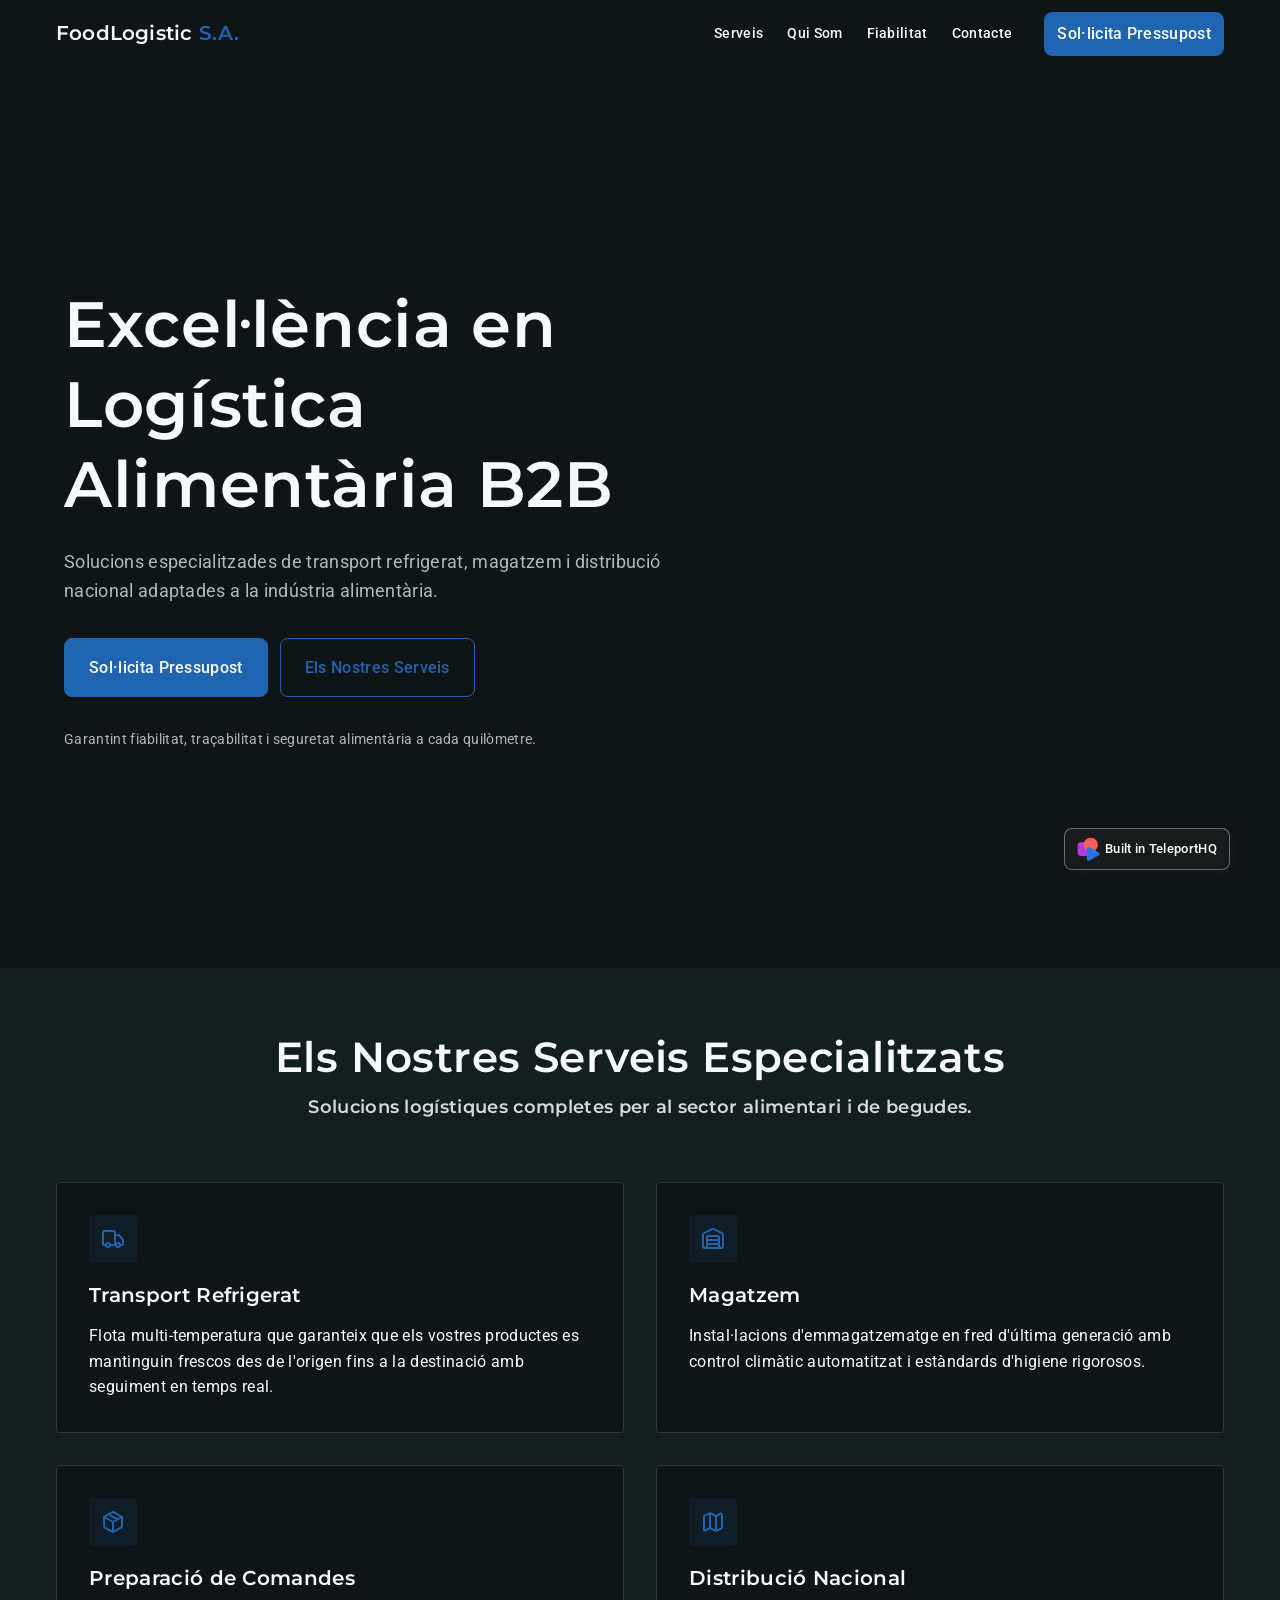
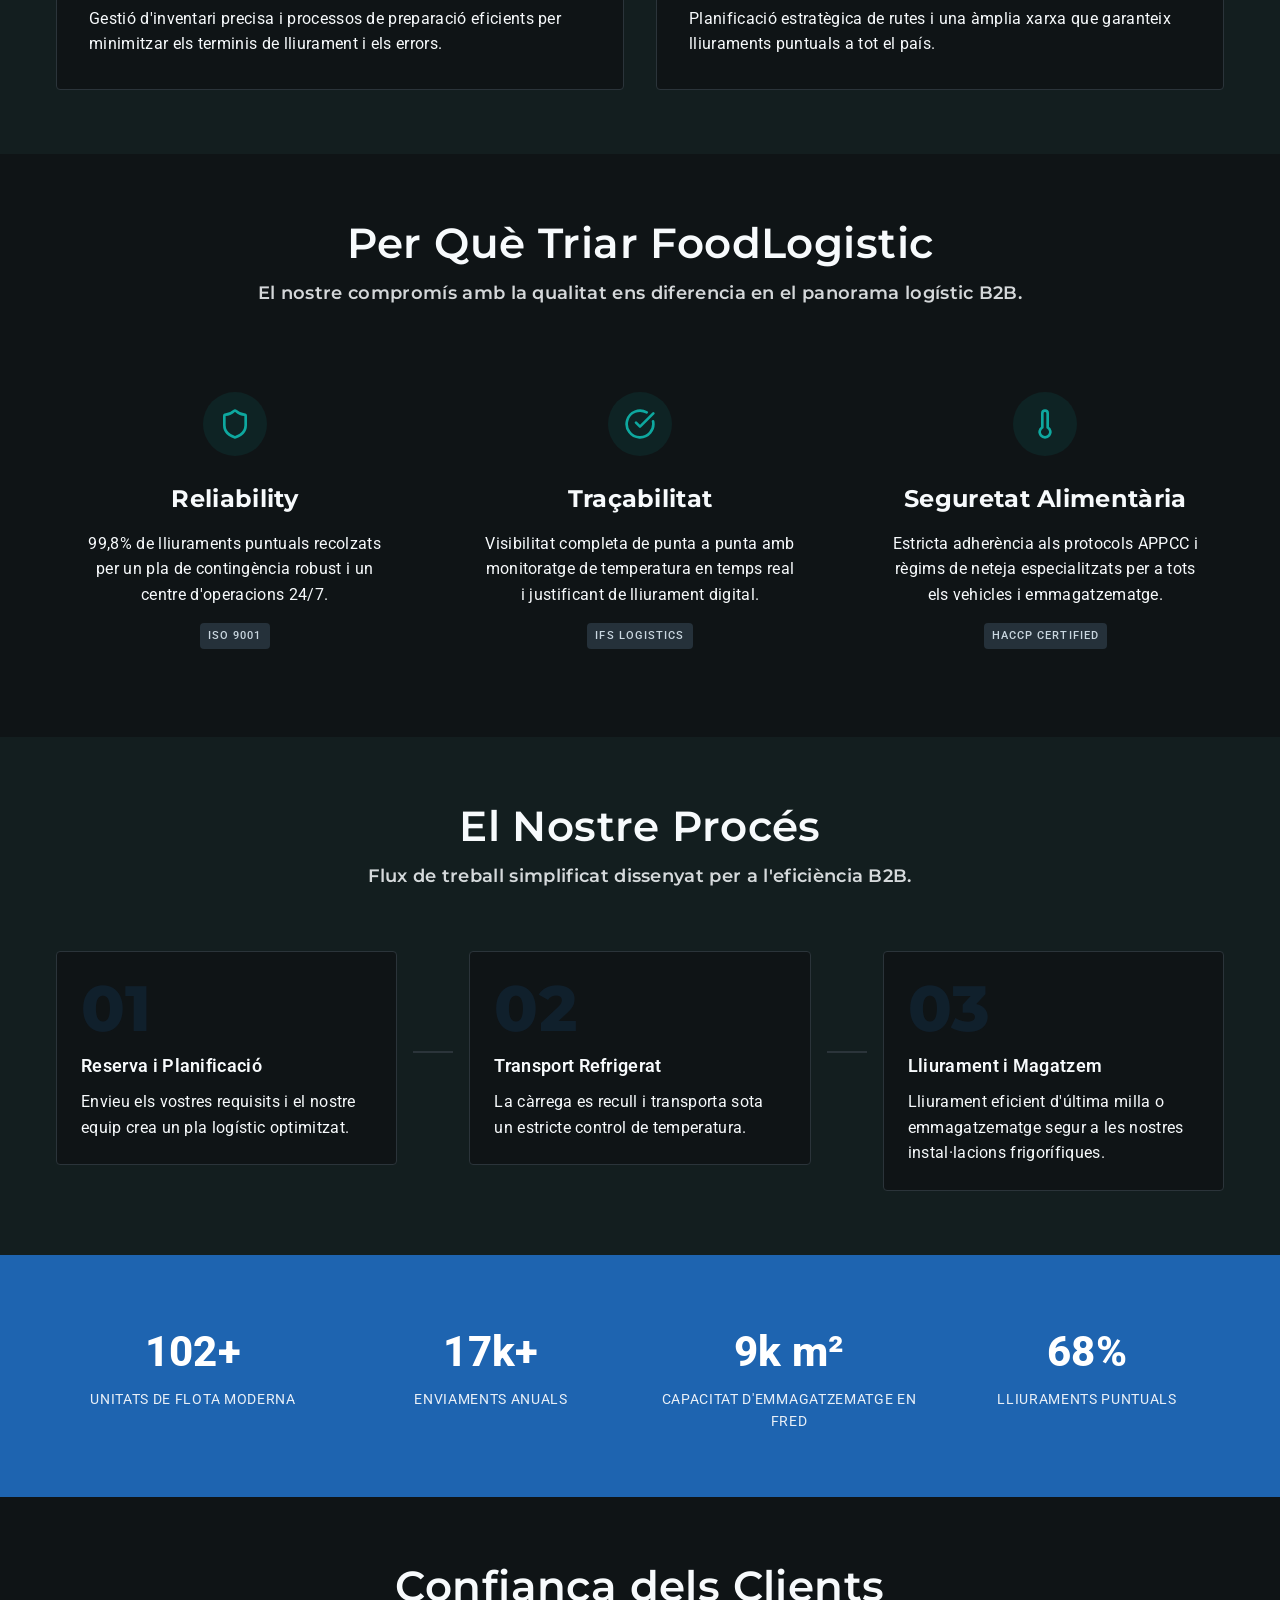
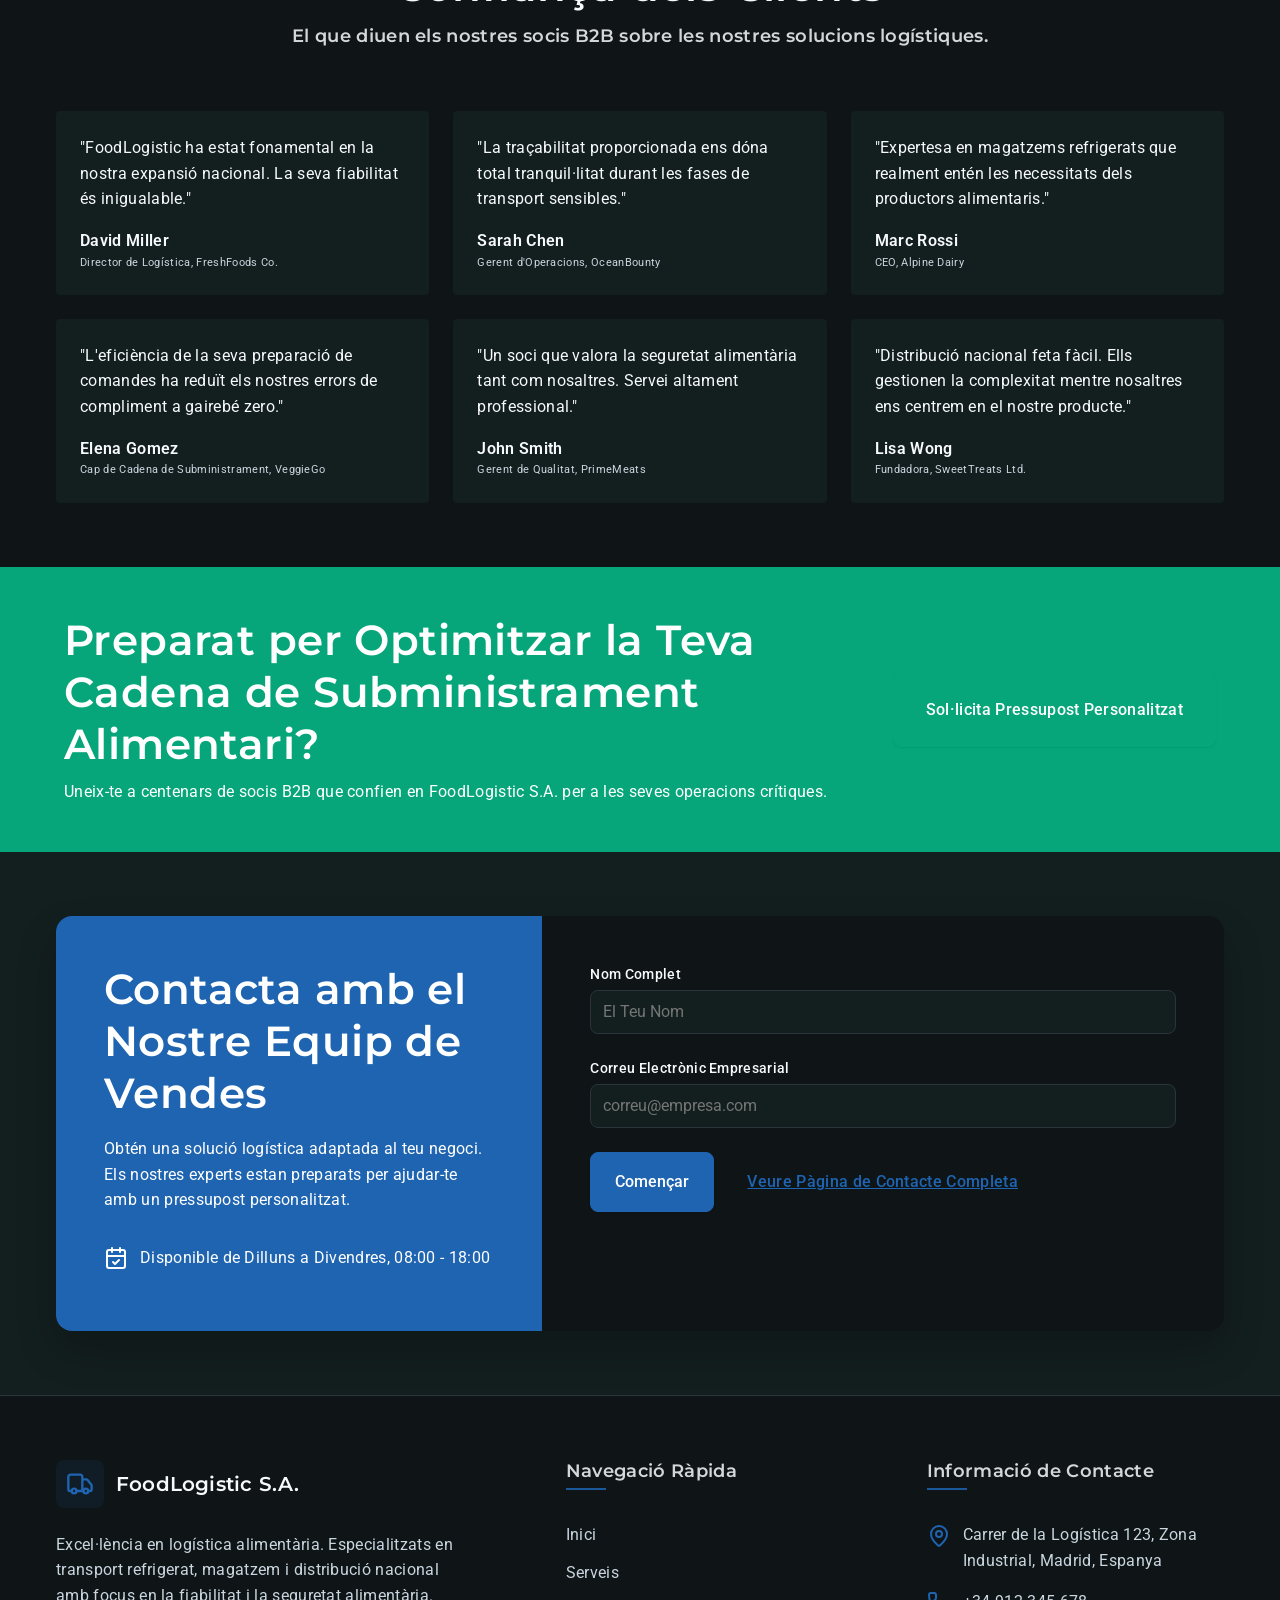
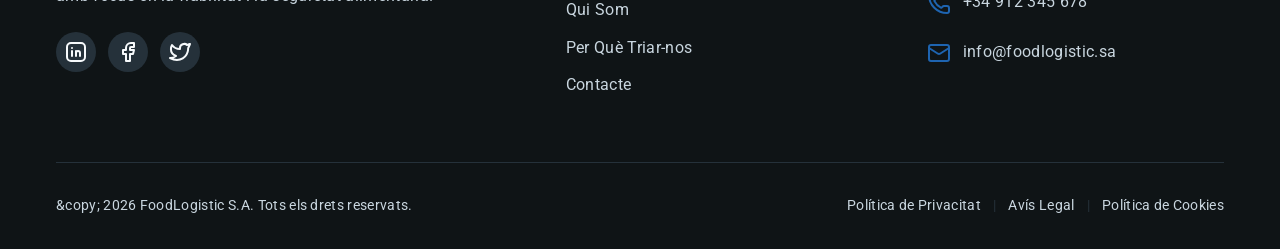
==== docs/index.html @ 2234925e "Refactor code structure for improved readability and maintainability" ====
<!DOCTYPE html>
<html lang="ca">
  <head>
    <title>Appropriate Obvious Donkey</title>
    <meta property="og:title" content="Appropriate Obvious Donkey" />
    <meta name="viewport" content="width=device-width, initial-scale=1.0" />
    <meta charset="utf-8" />
    <meta property="twitter:card" content="summary_large_image" />

    <style data-tag="reset-style-sheet">
      html {  line-height: 1.15;}body {  margin: 0;}* {  box-sizing: border-box;  border-width: 0;  border-style: solid;  -webkit-font-smoothing: antialiased;}p,li,ul,pre,div,h1,h2,h3,h4,h5,h6,figure,blockquote,figcaption {  margin: 0;  padding: 0;}button {  background-color: transparent;}button,input,optgroup,select,textarea {  font-family: inherit;  font-size: 100%;  line-height: 1.15;  margin: 0;}button,select {  text-transform: none;}button,[type="button"],[type="reset"],[type="submit"] {  -webkit-appearance: button;  color: inherit;}button::-moz-focus-inner,[type="button"]::-moz-focus-inner,[type="reset"]::-moz-focus-inner,[type="submit"]::-moz-focus-inner {  border-style: none;  padding: 0;}button:-moz-focus,[type="button"]:-moz-focus,[type="reset"]:-moz-focus,[type="submit"]:-moz-focus {  outline: 1px dotted ButtonText;}a {  color: inherit;  text-decoration: inherit;}pre {  white-space: normal;}input {  padding: 2px 4px;}img {  display: block;}details {  display: block;  margin: 0;  padding: 0;}summary::-webkit-details-marker {  display: none;}[data-thq="accordion"] [data-thq="accordion-content"] {  max-height: 0;  overflow: hidden;  transition: max-height 0.3s ease-in-out;  padding: 0;}[data-thq="accordion"] details[data-thq="accordion-trigger"][open] + [data-thq="accordion-content"] {  max-height: 1000vh;}details[data-thq="accordion-trigger"][open] summary [data-thq="accordion-icon"] {  transform: rotate(180deg);}html { scroll-behavior: smooth  }
    </style>
    <style data-tag="default-style-sheet">
      html {
        font-family: Roboto;
        font-size: 1rem;
      }
      
      body {
        font-weight: 400;
        font-style:normal;
        text-decoration: undefined;
        text-transform: undefined;
        letter-spacing: 0.02em;
        line-height: 1.6;
        color: var(--color-on-surface);
        background: var(--color-surface);

        fill: var(--color-on-surface);
      }
    </style>
    <link
      rel="stylesheet"
      href="https://unpkg.com/animate.css@4.1.1/animate.css"
    />
    <link
      rel="stylesheet"
      href="https://fonts.googleapis.com/css2?family=Inter:ital,wght@0,100;0,200;0,300;0,400;0,500;0,600;0,700;0,800;0,900;1,100;1,200;1,300;1,400;1,500;1,600;1,700;1,800;1,900&amp;display=swap"
      data-tag="font"
    />
    <link
      rel="stylesheet"
      href="https://fonts.googleapis.com/css2?family=STIX+Two+Text:ital,wght@0,400;0,500;0,600;0,700;1,400;1,500;1,600;1,700&amp;display=swap"
      data-tag="font"
    />
    <link
      rel="stylesheet"
      href="https://fonts.googleapis.com/css2?family=Noto+Sans:ital,wght@0,100;0,200;0,300;0,400;0,500;0,600;0,700;0,800;0,900;1,100;1,200;1,300;1,400;1,500;1,600;1,700;1,800;1,900&amp;display=swap"
      data-tag="font"
    />
    <link
      rel="stylesheet"
      href="https://fonts.googleapis.com/css2?family=Roboto:ital,wght@0,100;0,200;0,300;0,400;0,500;0,600;0,700;0,800;0,900;1,100;1,200;1,300;1,400;1,500;1,600;1,700;1,800;1,900&amp;display=swap"
      data-tag="font"
    />
    <link
      rel="stylesheet"
      href="https://fonts.googleapis.com/css2?family=Montserrat:ital,wght@0,100;0,200;0,300;0,400;0,500;0,600;0,700;0,800;0,900;1,100;1,200;1,300;1,400;1,500;1,600;1,700;1,800;1,900&amp;display=swap"
      data-tag="font"
    />
    <link
      rel="stylesheet"
      href="https://unpkg.com/@teleporthq/teleport-custom-scripts/dist/style.css"
    />
  </head>
  <body>
    <link rel="stylesheet" href="./style.css" />
    <div>
      <link href="./index.css" rel="stylesheet" />

      <div class="home-container1">
        <navigation-wrapper class="navigation-wrapper">
          <!--Navigation component-->
          <div class="navigation-container1">
            <nav class="navigation-wrapper">
              <div class="navigation-container">
                <a href="index.html">
                  <div
                    aria-label="FoodLogistic S.A. Homepage"
                    class="navigation-brand"
                  >
                    <span class="section-title">
                      <span>FoodLogistic</span>
                      <span class="navigation-thq-navigation-brand-accent-elm1">
                        S.A.
                      </span>
                    </span>
                  </div>
                </a>
                <div class="navigation-desktop-menu">
                  <div class="navigation-links">
                    <a href="index.html">
                      <div class="navigation-link"><span>Serveis</span></div>
                    </a>
                    <a href="index.html">
                      <div class="navigation-link"><span>Qui Som</span></div>
                    </a>
                    <a href="index.html">
                      <div class="navigation-link"><span>Fiabilitat</span></div>
                    </a>
                    <a href="index.html">
                      <div class="navigation-link"><span>Contacte</span></div>
                    </a>
                  </div>
                  <a href="index.html">
                    <div class="btn btn-primary btn-sm">
                      <span>Sol·licita Pressupost</span>
                    </div>
                  </a>
                </div>
                <button
                  id="mobile-nav-toggle"
                  aria-expanded="false"
                  aria-controls="mobile-overlay"
                  aria-label="Obrir menú"
                  class="navigation-toggle"
                >
                  <svg
                    xmlns="http://www.w3.org/2000/svg"
                    width="24"
                    height="24"
                    viewBox="0 0 24 24"
                    fill="none"
                    stroke="currentColor"
                    stroke-width="2"
                    stroke-linecap="round"
                    stroke-linejoin="round"
                  >
                    <line x1="4" y1="6" x2="20" y2="6"></line>
                    <line x1="4" y1="12" x2="20" y2="12"></line>
                    <line x1="4" y1="18" x2="20" y2="18"></line>
                  </svg>
                </button>
              </div>
            </nav>
            <div
              id="mobile-overlay"
              aria-hidden="true"
              class="navigation-mobile-overlay"
            >
              <div class="navigation-overlay-header">
                <a href="index.html">
                  <div
                    aria-label="FoodLogistic S.A. Homepage"
                    class="navigation-brand"
                  >
                    <span class="section-title">
                      <span>FoodLogistic</span>
                      <span class="navigation-thq-navigation-brand-accent-elm2">
                        S.A.
                      </span>
                    </span>
                  </div>
                </a>
                <button
                  id="mobile-nav-close"
                  aria-label="Tancar menú"
                  class="navigation-toggle"
                >
                  <svg
                    xmlns="http://www.w3.org/2000/svg"
                    width="24"
                    height="24"
                    viewBox="0 0 24 24"
                    fill="none"
                    stroke="currentColor"
                    stroke-width="2"
                    stroke-linecap="round"
                    stroke-linejoin="round"
                  >
                    <line x1="18" y1="6" x2="6" y2="18"></line>
                    <line x1="6" y1="6" x2="18" y2="18"></line>
                  </svg>
                </button>
              </div>
              <div class="navigation-overlay-content">
                <div class="navigation-overlay-links">
                  <a href="index.html">
                    <div class="navigation-overlay-link">
                      <span>Serveis</span>
                    </div>
                  </a>
                  <a href="index.html">
                    <div class="navigation-overlay-link">
                      <span>Qui Som</span>
                    </div>
                  </a>
                  <a href="index.html">
                    <div class="navigation-overlay-link">
                      <span>Fiabilitat</span>
                    </div>
                  </a>
                  <a href="index.html">
                    <div class="navigation-overlay-link">
                      <span>Contacte</span>
                    </div>
                  </a>
                </div>
                <div class="navigation-overlay-footer">
                  <a href="index.html">
                    <div class="btn btn-primary btn-lg">
                      <span>Sol·licita Pressupost</span>
                    </div>
                  </a>
                  <p class="navigation-overlay-info">
                    Transport Refrigerat B2B i Magatzem
                  </p>
                </div>
              </div>
            </div>
            <div class="navigation-container2">
              <div class="navigation-container3">
                <style>
                  @media (prefers-reduced-motion: reduce) {
                  .navigation-mobile-overlay {
                    transition: none;
                  }
                  .navigation-link::after {
                    transition: none;
                  }
                  }
                </style>
              </div>
            </div>
            <div class="navigation-container4">
              <div class="navigation-container5">
                <script defer="" data-name="navigation-logic">
                  document.addEventListener('DOMContentLoaded', function() {
                    (function(){
                      const toggleBtn = document.getElementById("mobile-nav-toggle")
                      const closeBtn = document.getElementById("mobile-nav-close")
                      const overlay = document.getElementById("mobile-overlay")
                      const overlayLinks = document.querySelectorAll(".navigation-overlay-link")

                      function openMenu() {
                        overlay.style.display = "flex"
                        setTimeout(() => {
                          overlay.classList.add("is-active")
                          toggleBtn.setAttribute("aria-expanded", "true")
                          document.body.style.overflow = "hidden"
                        }, 10)
                      }

                      function closeMenu() {
                        overlay.classList.remove("is-active")
                        toggleBtn.setAttribute("aria-expanded", "false")
                        document.body.style.overflow = ""

                        setTimeout(() => {
                          overlay.style.display = "none"
                        }, 400)
                      }

                      toggleBtn.addEventListener("click", openMenu)
                      closeBtn.addEventListener("click", closeMenu)

                      overlayLinks.forEach((link) => {
                        link.addEventListener("click", closeMenu)
                      })

                      window.addEventListener("keydown", (e) => {
                        if (e.key === "Escape" && overlay.classList.contains("is-active")) {
                          closeMenu()
                        }
                      })
                    })()
                  });
                </script>
              </div>
            </div>
          </div>
        </navigation-wrapper>
        <section class="hero-section">
          <div class="hero-media">
            <img
              src="https://images.pexels.com/photos/27099094/pexels-photo-27099094.jpeg?auto=compress&amp;cs=tinysrgb&amp;w=1500"
              alt="FoodLogistic Refrigerated Truck"
              class="hero-image"
            />
            <div class="hero-overlay"></div>
          </div>
          <div class="hero-container">
            <div class="hero-content-block">
              <h1 class="hero-title">
                Excel·lència en Logística Alimentària B2B
              </h1>
              <p class="hero-subtitle">
                Solucions especialitzades de transport refrigerat, magatzem i
                distribució nacional adaptades a la indústria alimentària.
              </p>
              <div class="hero-actions">
                <a href="#contact">
                  <div class="btn btn-primary btn-lg">
                    <span>Sol·licita Pressupost</span>
                  </div>
                </a>
                <a href="#services">
                  <div class="btn btn-lg btn-outline">
                    <span>Els Nostres Serveis</span>
                  </div>
                </a>
              </div>
              <p class="hero-subtext">
                Garantint fiabilitat, traçabilitat i seguretat alimentària a
                cada quilòmetre.
              </p>
            </div>
          </div>
        </section>
        <section id="services" class="services-section">
          <div class="container">
            <div class="section-header">
              <h2 class="section-title">Els Nostres Serveis Especialitzats</h2>
              <p class="section-subtitle">
                Solucions logístiques completes per al sector alimentari i de
                begudes.
              </p>
            </div>
            <div class="services-grid">
              <div class="service-card">
                <div class="service-icon">
                  <svg
                    xmlns="http://www.w3.org/2000/svg"
                    width="24"
                    height="24"
                    viewBox="0 0 24 24"
                  >
                    <g
                      fill="none"
                      stroke="currentColor"
                      stroke-linecap="round"
                      stroke-linejoin="round"
                      stroke-width="2"
                    >
                      <path
                        d="M14 18V6a2 2 0 0 0-2-2H4a2 2 0 0 0-2 2v11a1 1 0 0 0 1 1h2m10 0H9m10 0h2a1 1 0 0 0 1-1v-3.65a1 1 0 0 0-.22-.624l-3.48-4.35A1 1 0 0 0 17.52 8H14"
                      ></path>
                      <circle cx="17" cy="18" r="2"></circle>
                      <circle cx="7" cy="18" r="2"></circle>
                    </g>
                  </svg>
                </div>
                <h3 class="service-name">Transport Refrigerat</h3>
                <p class="section-content">
                  Flota multi-temperatura que garanteix que els vostres
                  productes es mantinguin frescos des de l'origen fins a la
                  destinació amb seguiment en temps real.
                </p>
              </div>
              <div class="service-card">
                <div class="service-icon">
                  <svg
                    xmlns="http://www.w3.org/2000/svg"
                    width="24"
                    height="24"
                    viewBox="0 0 24 24"
                  >
                    <g
                      fill="none"
                      stroke="currentColor"
                      stroke-linecap="round"
                      stroke-linejoin="round"
                      stroke-width="2"
                    >
                      <path
                        d="M18 21V10a1 1 0 0 0-1-1H7a1 1 0 0 0-1 1v11"
                      ></path>
                      <path
                        d="M22 19a2 2 0 0 1-2 2H4a2 2 0 0 1-2-2V8a2 2 0 0 1 1.132-1.803l7.95-3.974a2 2 0 0 1 1.837 0l7.948 3.974A2 2 0 0 1 22 8zM6 13h12M6 17h12"
                      ></path>
                    </g>
                  </svg>
                </div>
                <h3 class="service-name">Magatzem</h3>
                <p class="section-content">
                  Instal·lacions d'emmagatzematge en fred d'última generació amb
                  control climàtic automatitzat i estàndards d'higiene
                  rigorosos.
                </p>
              </div>
              <div class="service-card">
                <div class="service-icon">
                  <svg
                    xmlns="http://www.w3.org/2000/svg"
                    width="24"
                    height="24"
                    viewBox="0 0 24 24"
                  >
                    <g
                      fill="none"
                      stroke="currentColor"
                      stroke-linecap="round"
                      stroke-linejoin="round"
                      stroke-width="2"
                    >
                      <path
                        d="M11 21.73a2 2 0 0 0 2 0l7-4A2 2 0 0 0 21 16V8a2 2 0 0 0-1-1.73l-7-4a2 2 0 0 0-2 0l-7 4A2 2 0 0 0 3 8v8a2 2 0 0 0 1 1.73zm1 .27V12"
                      ></path>
                      <path d="M3.29 7L12 12l8.71-5M7.5 4.27l9 5.15"></path>
                    </g>
                  </svg>
                </div>
                <h3 class="service-name">Preparació de Comandes</h3>
                <p class="section-content">
                  Gestió d'inventari precisa i processos de preparació eficients
                  per minimitzar els terminis de lliurament i els errors.
                </p>
              </div>
              <div class="service-card">
                <div class="service-icon">
                  <svg
                    xmlns="http://www.w3.org/2000/svg"
                    width="24"
                    height="24"
                    viewBox="0 0 24 24"
                  >
                    <path
                      fill="none"
                      stroke="currentColor"
                      stroke-linecap="round"
                      stroke-linejoin="round"
                      stroke-width="2"
                      d="M14.106 5.553a2 2 0 0 0 1.788 0l3.659-1.83A1 1 0 0 1 21 4.619v12.764a1 1 0 0 1-.553.894l-4.553 2.277a2 2 0 0 1-1.788 0l-4.212-2.106a2 2 0 0 0-1.788 0l-3.659 1.83A1 1 0 0 1 3 19.381V6.618a1 1 0 0 1 .553-.894l4.553-2.277a2 2 0 0 1 1.788 0zm.894.211v15M9 3.236v15"
                    ></path>
                  </svg>
                </div>
                <h3 class="service-name">Distribució Nacional</h3>
                <p class="section-content">
                  Planificació estratègica de rutes i una àmplia xarxa que
                  garanteix lliuraments puntuals a tot el país.
                </p>
              </div>
            </div>
          </div>
        </section>
        <section class="why-choose-section">
          <div class="container">
            <div class="section-header">
              <h2 class="section-title">Per Què Triar FoodLogistic</h2>
              <p class="section-subtitle">
                El nostre compromís amb la qualitat ens diferencia en el
                panorama logístic B2B.
              </p>
            </div>
            <div class="features-row">
              <div class="feature-column">
                <div class="feature-icon-wrapper">
                  <svg
                    xmlns="http://www.w3.org/2000/svg"
                    width="24"
                    height="24"
                    viewBox="0 0 24 24"
                  >
                    <path
                      fill="none"
                      stroke="currentColor"
                      stroke-linecap="round"
                      stroke-linejoin="round"
                      stroke-width="2"
                      d="M20 13c0 5-3.5 7.5-7.66 8.95a1 1 0 0 1-.67-.01C7.5 20.5 4 18 4 13V6a1 1 0 0 1 1-1c2 0 4.5-1.2 6.24-2.72a1.17 1.17 0 0 1 1.52 0C14.51 3.81 17 5 19 5a1 1 0 0 1 1 1z"
                    ></path>
                  </svg>
                </div>
                <h3 class="feature-title">Reliability</h3>
                <p class="section-content">
                  99,8% de lliuraments puntuals recolzats per un pla de
                  contingència robust i un centre d'operacions 24/7.
                </p>
                <div class="badge-group">
                  <span class="cert-badge">ISO 9001</span>
                </div>
              </div>
              <div class="feature-column">
                <div class="feature-icon-wrapper">
                  <svg
                    xmlns="http://www.w3.org/2000/svg"
                    width="24"
                    height="24"
                    viewBox="0 0 24 24"
                  >
                    <g
                      fill="none"
                      stroke="currentColor"
                      stroke-linecap="round"
                      stroke-linejoin="round"
                      stroke-width="2"
                    >
                      <path d="M21.801 10A10 10 0 1 1 17 3.335"></path>
                      <path d="m9 11l3 3L22 4"></path>
                    </g>
                  </svg>
                </div>
                <h3 class="feature-title">Traçabilitat</h3>
                <p class="section-content">
                  Visibilitat completa de punta a punta amb monitoratge de
                  temperatura en temps real i justificant de lliurament digital.
                </p>
                <div class="badge-group">
                  <span class="cert-badge">IFS Logistics</span>
                </div>
              </div>
              <div class="feature-column">
                <div class="feature-icon-wrapper">
                  <svg
                    xmlns="http://www.w3.org/2000/svg"
                    width="24"
                    height="24"
                    viewBox="0 0 24 24"
                  >
                    <path
                      fill="none"
                      stroke="currentColor"
                      stroke-linecap="round"
                      stroke-linejoin="round"
                      stroke-width="2"
                      d="M14 4v10.54a4 4 0 1 1-4 0V4a2 2 0 0 1 4 0"
                    ></path>
                  </svg>
                </div>
                <h3 class="feature-title">Seguretat Alimentària</h3>
                <p class="section-content">
                  Estricta adherència als protocols APPCC i règims de neteja
                  especialitzats per a tots els vehicles i emmagatzematge.
                </p>
                <div class="badge-group">
                  <span class="cert-badge">HACCP Certified</span>
                </div>
              </div>
            </div>
          </div>
        </section>
        <section class="process-section">
          <div class="container">
            <div class="section-header">
              <h2 class="section-title">El Nostre Procés</h2>
              <p class="section-subtitle">
                Flux de treball simplificat dissenyat per a l'eficiència B2B.
              </p>
            </div>
            <div class="process-steps">
              <div class="step-item">
                <div class="step-number"><span>01</span></div>
                <h3 class="step-title">Reserva i Planificació</h3>
                <p class="section-content">
                  Envieu els vostres requisits i el nostre equip crea un pla
                  logístic optimitzat.
                </p>
              </div>
              <div class="step-divider"></div>
              <div class="step-item">
                <div class="step-number"><span>02</span></div>
                <h3 class="step-title">Transport Refrigerat</h3>
                <p class="section-content">
                  La càrrega es recull i transporta sota un estricte control de
                  temperatura.
                </p>
              </div>
              <div class="step-divider"></div>
              <div class="step-item">
                <div class="step-number"><span>03</span></div>
                <h3 class="step-title">Lliurament i Magatzem</h3>
                <p class="section-content">
                  Lliurament eficient d'última milla o emmagatzematge segur a
                  les nostres instal·lacions frigorífiques.
                </p>
              </div>
            </div>
          </div>
        </section>
        <section class="stats-section">
          <div class="container">
            <div class="stats-grid">
              <div class="stat-card">
                <div class="stat-value"><span>150+</span></div>
                <div class="stat-label">
                  <span>Unitats de Flota Moderna</span>
                </div>
              </div>
              <div class="stat-card">
                <div class="stat-value"><span>25k+</span></div>
                <div class="stat-label"><span>Enviaments Anuals</span></div>
              </div>
              <div class="stat-card">
                <div class="stat-value"><span>12k m²</span></div>
                <div class="stat-label">
                  <span>Capacitat d'Emmagatzematge en Fred</span>
                </div>
              </div>
              <div class="stat-card">
                <div class="stat-value"><span>99.8%</span></div>
                <div class="stat-label"><span>Lliuraments Puntuals</span></div>
              </div>
            </div>
          </div>
        </section>
        <section class="testimonials-section">
          <div class="container">
            <div class="section-header">
              <h2 class="section-title">Confiança dels Clients</h2>
              <p class="section-subtitle">
                El que diuen els nostres socis B2B sobre les nostres solucions
                logístiques.
              </p>
            </div>
            <div class="testimonials-grid">
              <div class="testimonial-card">
                <p class="section-content">
                  "FoodLogistic ha estat fonamental en la nostra expansió
                  nacional. La seva fiabilitat és inigualable."
                </p>
                <div class="testimonial-author">
                  <div class="author-info">
                    <span class="author-name">David Miller</span>
                    <span class="author-role">
                      Director de Logística, FreshFoods Co.
                    </span>
                  </div>
                </div>
              </div>
              <div class="testimonial-card">
                <p class="section-content">
                  "La traçabilitat proporcionada ens dóna total tranquil·litat
                  durant les fases de transport sensibles."
                </p>
                <div class="testimonial-author">
                  <div class="author-info">
                    <span class="author-name">Sarah Chen</span>
                    <span class="author-role">
                      Gerent d'Operacions, OceanBounty
                    </span>
                  </div>
                </div>
              </div>
              <div class="testimonial-card">
                <p class="section-content">
                  "Expertesa en magatzems refrigerats que realment entén les
                  necessitats dels productors alimentaris."
                </p>
                <div class="testimonial-author">
                  <div class="author-info">
                    <span class="author-name">Marc Rossi</span>
                    <span class="author-role">CEO, Alpine Dairy</span>
                  </div>
                </div>
              </div>
              <div class="testimonial-card">
                <p class="section-content">
                  "L'eficiència de la seva preparació de comandes ha reduït els
                  nostres errors de compliment a gairebé zero."
                </p>
                <div class="testimonial-author">
                  <div class="author-info">
                    <span class="author-name">Elena Gomez</span>
                    <span class="author-role">
                      Cap de Cadena de Subministrament, VeggieGo
                    </span>
                  </div>
                </div>
              </div>
              <div class="testimonial-card">
                <p class="section-content">
                  "Un soci que valora la seguretat alimentària tant com
                  nosaltres. Servei altament professional."
                </p>
                <div class="testimonial-author">
                  <div class="author-info">
                    <span class="author-name">John Smith</span>
                    <span class="author-role">
                      Gerent de Qualitat, PrimeMeats
                    </span>
                  </div>
                </div>
              </div>
              <div class="testimonial-card">
                <p class="section-content">
                  "Distribució nacional feta fàcil. Ells gestionen la
                  complexitat mentre nosaltres ens centrem en el nostre
                  producte."
                </p>
                <div class="testimonial-author">
                  <div class="author-info">
                    <span class="author-name">Lisa Wong</span>
                    <span class="author-role">Fundadora, SweetTreats Ltd.</span>
                  </div>
                </div>
              </div>
            </div>
          </div>
        </section>
        <section class="cta-strip">
          <div class="cta-banner">
            <div class="cta-content">
              <h2 class="section-title">
                Preparat per Optimitzar la Teva Cadena de Subministrament
                Alimentari?
              </h2>
              <p class="section-content">
                Uneix-te a centenars de socis B2B que confien en FoodLogistic
                S.A. per a les seves operacions crítiques.
              </p>
            </div>
            <div class="cta-button-wrapper">
              <a href="#contact">
                <div class="btn btn-accent btn-xl">
                  <span>Sol·licita Pressupost Personalitzat</span>
                </div>
              </a>
            </div>
          </div>
        </section>
        <section id="contact" class="contact-section">
          <div class="container">
            <div class="contact-card">
              <div class="contact-info-side">
                <h2 class="section-title">
                  Contacta amb el Nostre Equip de Vendes
                </h2>
                <p class="section-content">
                  Obtén una solució logística adaptada al teu negoci. Els
                  nostres experts estan preparats per ajudar-te amb un
                  pressupost personalitzat.
                </p>
                <div class="contact-methods">
                  <div class="method-item">
                    <svg
                      xmlns="http://www.w3.org/2000/svg"
                      width="24"
                      height="24"
                      viewBox="0 0 24 24"
                    >
                      <g
                        fill="none"
                        stroke="currentColor"
                        stroke-linecap="round"
                        stroke-linejoin="round"
                        stroke-width="2"
                      >
                        <path d="M8 2v4m8-4v4"></path>
                        <rect width="18" height="18" x="3" y="4" rx="2"></rect>
                        <path d="M3 10h18M9 16l2 2l4-4"></path>
                      </g>
                    </svg>
                    <span>
                      Disponible de Dilluns a Divendres, 08:00 - 18:00
                    </span>
                  </div>
                </div>
              </div>
              <div class="contact-form-side">
                <form
                  action="#"
                  method="POST"
                  data-form-id="e685f8cd-0b4e-49a7-97a8-2a2861b8f115"
                  class="lead-form"
                >
                  <div class="form-group">
                    <label for="full-name" class="form-label">
                      Nom Complet
                    </label>
                    <input
                      type="text"
                      id="full-name"
                      name="nom complet"
                      placeholder="El Teu Nom"
                      required="true"
                      data-form-field-id="full-name"
                      class="form-input"
                    />
                  </div>
                  <div class="form-group">
                    <label for="email" class="form-label">
                      Correu Electrònic Empresarial
                    </label>
                    <input
                      type="email"
                      id="email"
                      name="correu electrnic empresarial"
                      placeholder="correu@empresa.com"
                      required="true"
                      data-form-field-id="email"
                      class="form-input"
                    />
                  </div>
                  <div class="form-actions">
                    <button
                      type="submit"
                      id="thq_button_31H9"
                      name="button"
                      data-form-field-id="thq_button_31H9"
                      class="btn btn-primary btn-lg"
                    >
                      Començar
                    </button>
                    <a href="#">
                      <div class="btn btn-link">
                        <span>Veure Pàgina de Contacte Completa</span>
                      </div>
                    </a>
                  </div>
                </form>
              </div>
            </div>
          </div>
        </section>
        <div class="home-container2">
          <div class="home-container3">
            <script defer="" data-name="foodlogistic-interactions">
              document.addEventListener('DOMContentLoaded', function() {
                (function(){
                  // Intersection Observer for scroll reveal effects
                  const revealElements = document.querySelectorAll(".service-card, .feature-column, .step-item, .stat-card, .testimonial-card")

                  const revealCallback = (entries, observer) => {
                    entries.forEach((entry) => {
                      if (entry.isIntersecting) {
                        entry.target.style.opacity = "1"
                        entry.target.style.transform = "translateY(0)"
                        observer.unobserve(entry.target)
                      }
                    })
                  }

                  const revealObserver = new IntersectionObserver(revealCallback, {
                    threshold: 0.1,
                  })

                  revealElements.forEach((el) => {
                    el.style.opacity = "0"
                    el.style.transform = "translateY(20px)"
                    el.style.transition = "all 0.6s ease-out"
                    revealObserver.observe(el)
                  })

                  // Form focus handling
                  const formInputs = document.querySelectorAll(".form-input")
                  formInputs.forEach((input) => {
                    input.addEventListener("focus", () => {
                      input.parentElement.classList.add("is-focused")
                    })
                    input.addEventListener("blur", () => {
                      input.parentElement.classList.remove("is-focused")
                    })
                  })

                  // Simple stat counter animation
                  const stats = document.querySelectorAll(".stat-value")
                  const animateStats = () => {
                    stats.forEach((stat) => {
                      const target = parseFloat(stat.innerText.replace(/[^0-9.]/g, ""))
                      const suffix = stat.innerText.replace(/[0-9.]/g, "")
                      let current = 0
                      const increment = target / 50

                      const updateCount = () => {
                        if (current < target) {
                          current += increment
                          stat.innerText = Math.ceil(current) + suffix
                          setTimeout(updateCount, 20)
                        } else {
                          stat.innerText = target + suffix
                        }
                      }
                      updateCount()
                    })
                  }

                  // Trigger stats animation when visible
                  const statsSection = document.querySelector(".stats-section")
                  const statsObserver = new IntersectionObserver(
                    (entries) => {
                      if (entries[0].isIntersecting) {
                        animateStats()
                        statsObserver.unobserve(statsSection)
                      }
                    },
                    { threshold: 0.5 }
                  )

                  if (statsSection) statsObserver.observe(statsSection)
                })()
              });
            </script>
          </div>
        </div>
        <footer-wrapper class="footer-wrapper">
          <!--Footer component-->
          <div class="footer-container1">
            <footer class="footer-root">
              <div class="footer-container">
                <div class="footer-main-grid">
                  <div class="footer-column footer-brand-column">
                    <div class="footer-logo-wrapper">
                      <div class="footer-logo-icon">
                        <svg
                          xmlns="http://www.w3.org/2000/svg"
                          width="24"
                          height="24"
                          viewBox="0 0 24 24"
                        >
                          <g
                            fill="none"
                            stroke="currentColor"
                            stroke-linecap="round"
                            stroke-linejoin="round"
                            stroke-width="2"
                          >
                            <path
                              d="M14 18V6a2 2 0 0 0-2-2H4a2 2 0 0 0-2 2v11a1 1 0 0 0 1 1h2m10 0H9m10 0h2a1 1 0 0 0 1-1v-3.65a1 1 0 0 0-.22-.624l-3.48-4.35A1 1 0 0 0 17.52 8H14"
                            ></path>
                            <circle cx="17" cy="18" r="2"></circle>
                            <circle cx="7" cy="18" r="2"></circle>
                          </g>
                        </svg>
                      </div>
                      <span class="footer-brand-name">FoodLogistic S.A.</span>
                    </div>
                    <p class="footer-description section-content">
                      Excel·lència en logística alimentària. Especialitzats en
                      transport refrigerat, magatzem i distribució nacional amb
                      focus en la fiabilitat i la seguretat alimentària.
                    </p>
                    <div class="footer-social-links">
                      <a href="#">
                        <div aria-label="LinkedIn" class="footer-social-btn">
                          <svg
                            xmlns="http://www.w3.org/2000/svg"
                            width="24"
                            height="24"
                            viewBox="0 0 24 24"
                          >
                            <g
                              fill="none"
                              stroke="currentColor"
                              stroke-linecap="round"
                              stroke-linejoin="round"
                              stroke-width="2"
                            >
                              <path
                                d="M8 11v5m0-8v.01M12 16v-5m4 5v-3a2 2 0 1 0-4 0"
                              ></path>
                              <path
                                d="M3 7a4 4 0 0 1 4-4h10a4 4 0 0 1 4 4v10a4 4 0 0 1-4 4H7a4 4 0 0 1-4-4z"
                              ></path>
                            </g>
                          </svg>
                        </div>
                      </a>
                      <a href="#">
                        <div aria-label="Facebook" class="footer-social-btn">
                          <svg
                            xmlns="http://www.w3.org/2000/svg"
                            width="24"
                            height="24"
                            viewBox="0 0 24 24"
                          >
                            <path
                              fill="none"
                              stroke="currentColor"
                              stroke-linecap="round"
                              stroke-linejoin="round"
                              stroke-width="2"
                              d="M7 10v4h3v7h4v-7h3l1-4h-4V8a1 1 0 0 1 1-1h3V3h-3a5 5 0 0 0-5 5v2z"
                            ></path>
                          </svg>
                        </div>
                      </a>
                      <a href="#">
                        <div aria-label="Twitter" class="footer-social-btn">
                          <svg
                            xmlns="http://www.w3.org/2000/svg"
                            width="24"
                            height="24"
                            viewBox="0 0 24 24"
                          >
                            <path
                              fill="none"
                              stroke="currentColor"
                              stroke-linecap="round"
                              stroke-linejoin="round"
                              stroke-width="2"
                              d="M22 4.01c-1 .49-1.98.689-3 .99c-1.121-1.265-2.783-1.335-4.38-.737S11.977 6.323 12 8v1c-3.245.083-6.135-1.395-8-4c0 0-4.182 7.433 4 11c-1.872 1.247-3.739 2.088-6 2c3.308 1.803 6.913 2.423 10.034 1.517c3.58-1.04 6.522-3.723 7.651-7.742a13.8 13.8 0 0 0 .497-3.753c0-.249 1.51-2.772 1.818-4.013z"
                            ></path>
                          </svg>
                        </div>
                      </a>
                    </div>
                  </div>
                  <div class="footer-column footer-links-column">
                    <h3 class="footer-title section-subtitle">
                      Navegació Ràpida
                    </h3>
                    <nav class="footer-nav">
                      <ul class="footer-nav-list">
                        <li>
                          <a href="index.html">
                            <div class="footer-nav-link">
                              <span>Inici</span>
                            </div>
                          </a>
                        </li>
                        <li>
                          <a href="#services">
                            <div class="footer-nav-link">
                              <span>Serveis</span>
                            </div>
                          </a>
                        </li>
                        <li>
                          <a href="#about">
                            <div class="footer-nav-link">
                              <span>Qui Som</span>
                            </div>
                          </a>
                        </li>
                        <li>
                          <a href="#why-choose-us">
                            <div class="footer-nav-link">
                              <span>Per Què Triar-nos</span>
                            </div>
                          </a>
                        </li>
                        <li>
                          <a href="#contact">
                            <div class="footer-nav-link">
                              <span>Contacte</span>
                            </div>
                          </a>
                        </li>
                      </ul>
                    </nav>
                  </div>
                  <div class="footer-column footer-contact-column">
                    <h3 class="footer-title section-subtitle">
                      Informació de Contacte
                    </h3>
                    <ul class="footer-contact-list">
                      <li class="footer-contact-item">
                        <div class="footer-contact-icon">
                          <svg
                            xmlns="http://www.w3.org/2000/svg"
                            width="24"
                            height="24"
                            viewBox="0 0 24 24"
                          >
                            <g
                              fill="none"
                              stroke="currentColor"
                              stroke-linecap="round"
                              stroke-linejoin="round"
                              stroke-width="2"
                            >
                              <path
                                d="M20 10c0 4.993-5.539 10.193-7.399 11.799a1 1 0 0 1-1.202 0C9.539 20.193 4 14.993 4 10a8 8 0 0 1 16 0"
                              ></path>
                              <circle cx="12" cy="10" r="3"></circle>
                            </g>
                          </svg>
                        </div>
                        <span class="footer-contact-text">
                          Carrer de la Logística 123, Zona Industrial, Madrid,
                          Espanya
                        </span>
                      </li>
                      <li class="footer-contact-item">
                        <div class="footer-contact-icon">
                          <svg
                            xmlns="http://www.w3.org/2000/svg"
                            width="24"
                            height="24"
                            viewBox="0 0 24 24"
                          >
                            <path
                              fill="none"
                              stroke="currentColor"
                              stroke-linecap="round"
                              stroke-linejoin="round"
                              stroke-width="2"
                              d="M13.832 16.568a1 1 0 0 0 1.213-.303l.355-.465A2 2 0 0 1 17 15h3a2 2 0 0 1 2 2v3a2 2 0 0 1-2 2A18 18 0 0 1 2 4a2 2 0 0 1 2-2h3a2 2 0 0 1 2 2v3a2 2 0 0 1-.8 1.6l-.468.351a1 1 0 0 0-.292 1.233a14 14 0 0 0 6.392 6.384"
                            ></path>
                          </svg>
                        </div>
                        <a href="tel:+34912345678">
                          <div class="footer-contact-text footer-link-hover">
                            <span>+34 912 345 678</span>
                          </div>
                        </a>
                      </li>
                      <li class="footer-contact-item">
                        <div class="footer-contact-icon">
                          <svg
                            xmlns="http://www.w3.org/2000/svg"
                            width="24"
                            height="24"
                            viewBox="0 0 24 24"
                          >
                            <g
                              fill="none"
                              stroke="currentColor"
                              stroke-linecap="round"
                              stroke-linejoin="round"
                              stroke-width="2"
                            >
                              <path
                                d="m22 7l-8.991 5.727a2 2 0 0 1-2.009 0L2 7"
                              ></path>
                              <rect
                                width="20"
                                height="16"
                                x="2"
                                y="4"
                                rx="2"
                              ></rect>
                            </g>
                          </svg>
                        </div>
                        <a href="mailto:info@foodlogistic.sa?subject=">
                          <div class="footer-contact-text footer-link-hover">
                            <span>info@foodlogistic.sa</span>
                          </div>
                        </a>
                      </li>
                    </ul>
                  </div>
                </div>
                <div class="footer-bottom">
                  <div class="footer-copyright">
                    <span>
                      &amp;copy; 2026 FoodLogistic S.A. Tots els drets
                      reservats.
                    </span>
                  </div>
                  <div class="footer-legal">
                    <a href="#">
                      <div class="footer-legal-link">
                        <span>Política de Privacitat</span>
                      </div>
                    </a>
                    <span class="footer-legal-divider">|</span>
                    <a href="#">
                      <div class="footer-legal-link">
                        <span>Avís Legal</span>
                      </div>
                    </a>
                    <span class="footer-legal-divider">|</span>
                    <a href="#">
                      <div class="footer-legal-link">
                        <span>Política de Cookies</span>
                      </div>
                    </a>
                  </div>
                </div>
              </div>
            </footer>
            <div class="footer-container2">
              <div class="footer-container3">
                <script defer="" data-name="footer-interactivity">
                  document.addEventListener('DOMContentLoaded', function() {
                    (function(){
                      const socialButtons = document.querySelectorAll(".footer-social-btn")

                      socialButtons.forEach((btn) => {
                        btn.addEventListener("mouseenter", () => {
                          btn.style.transition = "all 0.4s cubic-bezier(0.175, 0.885, 0.32, 1.275)"
                        })
                      })

                      const footerLinks = document.querySelectorAll(".footer-nav-link, .footer-legal-link")

                      footerLinks.forEach((link) => {
                        link.addEventListener("click", (e) => {
                          const href = link.getAttribute("href")
                          if (href.startsWith("#")) {
                            e.preventDefault()
                            const targetId = href.substring(1)
                            const targetElement = document.getElementById(targetId)
                            if (targetElement) {
                              targetElement.scrollIntoView({
                                behavior: "smooth",
                                block: "start",
                              })
                            }
                          }
                        })
                      })
                    })()
                  });
                </script>
              </div>
            </div>
          </div>
        </footer-wrapper>
        <a href="https://play.teleporthq.io/signup">
          <div aria-label="Sign up to TeleportHQ" class="home-container4">
            <svg
              width="24"
              height="24"
              viewBox="0 0 19 21"
              fill="none"
              xmlns="http://www.w3.org/2000/svg"
              class="home-icon38"
            >
              <path
                d="M9.1017 4.64355H2.17867C0.711684 4.64355 -0.477539 5.79975 -0.477539 7.22599V13.9567C-0.477539 15.3829 0.711684 16.5391 2.17867 16.5391H9.1017C10.5687 16.5391 11.7579 15.3829 11.7579 13.9567V7.22599C11.7579 5.79975 10.5687 4.64355 9.1017 4.64355Z"
                fill="#B23ADE"
              ></path>
              <path
                d="M10.9733 12.7878C14.4208 12.7878 17.2156 10.0706 17.2156 6.71886C17.2156 3.3671 14.4208 0.649963 10.9733 0.649963C7.52573 0.649963 4.73096 3.3671 4.73096 6.71886C4.73096 10.0706 7.52573 12.7878 10.9733 12.7878Z"
                fill="#FF5C5C"
              ></path>
              <path
                d="M17.7373 13.3654C19.1497 14.1588 19.1497 15.4634 17.7373 16.2493L10.0865 20.5387C8.67402 21.332 7.51855 20.6836 7.51855 19.0968V10.5141C7.51855 8.92916 8.67402 8.2807 10.0865 9.07221L17.7373 13.3654Z"
                fill="#2874DE"
              ></path>
            </svg>
            <span class="home-text26">Built in TeleportHQ</span>
          </div>
        </a>
      </div>
      <link
        rel="canonical"
        href="https://appropriate-obvious-donkey-5aj06s.teleporthq.app/"
      />
    </div>
<!-- Default Statcounter code -->
<script type="text/javascript">
var sc_project=13215017; 
var sc_invisible=1; 
var sc_security="b16c3304"; 
</script>
<script type="text/javascript"
src="https://www.statcounter.com/counter/counter.js" async></script>
<noscript><div class="statcounter"><a title="Web Analytics"
href="https://statcounter.com/" target="_blank"><img class="statcounter"
src="https://c.statcounter.com/13215017/0/b16c3304/1/" alt="Web Analytics"
referrerPolicy="no-referrer-when-downgrade"></a></div></noscript>
<!-- End of Statcounter Code -->
  </body>
</html>
---- docs/style.css ----
:root {
  --spacing-lg: 1rem;
  --spacing-md: 0.75rem;
  --spacing-sm: 0.5rem;
  --spacing-xl: 1.5rem;
  --spacing-xs: 0.25rem;
  --color-scrim: color-mix(in oklab, #ffffff 70%, transparent);
  --spacing-2xl: 2rem;
  --spacing-3xl: 3rem;
  --spacing-4xl: 4rem;
  --color-accent: #06a67a;
  --color-border: #2b343a;
  --font-size-lg: clamp(1.05rem, 1.4vw, 1.125rem);
  --font-size-sm: clamp(0.85rem, 0.9vw, 0.9375rem);
  --font-size-xl: clamp(1.25rem, 1.6vw, 1.25rem);
  --font-size-xs: clamp(0.68rem, 0.8vw, 0.75rem);
  --color-neutral: #39424d;
  --color-outline: #25313a;
  --color-overlay: color-mix(in oklab, #ffffff 40%, transparent);
  --color-primary: #1e64b0;
  --color-surface: #0f1416;
  --divider-value: 1px solid var(--color-border);
  --font-size-2xl: clamp(1.5rem, 2.2vw, 1.5rem);
  --font-size-3xl: clamp(2.2rem, 4vw, 2.6rem);
  --font-size-4xl: clamp(3rem, 6vw, 4rem);
  --font-size-base: 1rem;
  --shadow-level-1: 0 1px 2px rgba(0, 0, 0, 0.06);
  --shadow-level-2: 0 4px 12px rgba(0, 0, 0, 0.1);
  --shadow-level-3: 0 12px 32px rgba(0, 0, 0, 0.18);
  --color-backplate: color-mix(in oklab, #ffffff 60%, transparent);
  --color-on-accent: #ffffff;
  --color-secondary: #0ea89f;
  --border-radius-lg: 12px;
  --border-radius-md: 8px;
  --border-radius-sm: 4px;
  --border-radius-xl: 16px;
  --color-on-primary: #ffffff;
  --color-on-surface: #f7fafc;
  --font-family-body: "Roboto", system-ui, -apple-system, "Segoe UI", "Helvetica Neue", Arial, sans-serif;
  --font-weight-body: 400;
  --line-height-body: 1.6;
  --content-max-width: 76rem;
  --border-radius-card: var(--border-radius-sm);
  --border-radius-full: 9999px;
  --border-radius-none: 0px;
  --color-on-secondary: #ffffff;
  --font-style-heading: normal;
  --font-weight-medium: 500;
  --font-family-heading: "Montserrat", system-ui, -apple-system, "Segoe UI", Roboto, "Helvetica Neue", Arial, sans-serif;
  --font-weight-heading: 600;
  --letter-spacing-body: 0.02em;
  --line-height-heading: 1.25;
  --dl-layout-size-large: 144px;
  --dl-layout-size-small: 48px;
  --dl-layout-space-unit: 16px;
  --border-radius-control: var(--border-radius-md);
  --dl-layout-size-medium: 96px;
  --dl-layout-size-xlarge: 192px;
  --dl-layout-size-xsmall: 16px;
  --font-style-subheading: normal;
  --color-surface-elevated: color-mix(in oklab, var(--color-surface) 92%, var(--color-secondary));
  --dl-color-theme-accent1: #FFFFFF;
  --dl-color-theme-accent2: #F5D1B0;
  --dl-layout-radius-round: 50%;
  --dl-layout-size-xxlarge: 288px;
  --letter-spacing-heading: 0.01em;
  --text-transform-heading: none;
  --dl-color-theme-primary1: #BF4408;
  --dl-color-theme-primary2: #E65103;
  --dl-layout-size-maxwidth: 1400px;
  --dl-layout-radius-radius2: 2px;
  --dl-layout-radius-radius4: 4px;
  --dl-layout-radius-radius8: 8px;
  --dl-layout-space-halfunit: 8px;
  --dl-layout-space-sixunits: 96px;
  --dl-layout-space-twounits: 32px;
  --dl-color-theme-secondary1: #FFFFFF;
  --dl-color-theme-secondary2: #FBF1EB;
  --dl-layout-space-fiveunits: 80px;
  --dl-layout-space-fourunits: 64px;
  --color-on-surface-secondary: #c9d6df;
  --dl-layout-space-threeunits: 48px;
  --dl-color-theme-neutral-dark: #191818;
  --dl-layout-radius-cardradius: 8px;
  --dl-color-theme-neutral-light: #FBFAF9;
  --dl-layout-radius-imageradius: 8px;
  --dl-layout-radius-inputradius: 24px;
  --dl-layout-radius-buttonradius: 24px;
  --dl-layout-space-oneandhalfunits: 24px;
}
 
.button {
  color: var(--dl-color-theme-neutral-dark);
  display: inline-block;
  padding: 0.5rem 1rem;
  border-color: var(--dl-color-theme-neutral-dark);
  border-width: 1px;
  border-radius: 4px;
  background-color: var(--dl-color-theme-neutral-light);
}
 
.input {
  color: var(--dl-color-theme-neutral-dark);
  cursor: auto;
  padding: 0.5rem 1rem;
  border-color: var(--dl-color-theme-neutral-dark);
  border-width: 1px;
  border-radius: 4px;
  background-color: var(--dl-color-theme-neutral-light);
}
 
.textarea {
  color: var(--dl-color-theme-neutral-dark);
  cursor: auto;
  padding: 0.5rem;
  border-color: var(--dl-color-theme-neutral-dark);
  border-width: 1px;
  border-radius: 4px;
  background-color: var(--dl-color-theme-neutral-light);
}
 
.list {
  width: 100%;
  margin: 1em 0px 1em 0px;
  display: block;
  padding: 0px 0px 0px 1.5rem;
  list-style-type: none;
  list-style-position: outside;
}
 
.list-item {
  display: list-item;
}
 
.teleport-show {
  display: flex !important;
  transform: none !important;
}
 
.thq-input {
  color: var(--dl-color-theme-neutral-dark);
  cursor: auto;
  outline: none;
  padding: 0.5rem 1rem;
  align-self: stretch;
  text-align: center;
  border-color: var(--dl-color-theme-neutral-dark);
  border-width: 1px;
  border-radius: var(--dl-layout-radius-inputradius);
  background-color: var(--dl-color-theme-neutral-light);
}
 
.thq-input:focus {
  outline: 1px solid var(--dl-color-theme-primary1);
}
 
.thq-button-filled {
  gap: var(--dl-layout-space-halfunit);
  fill: var(--dl-color-theme-secondary1);
  color: var(--dl-color-theme-secondary1);
  cursor: pointer;
  display: flex;
  transition: 0.3s;
  align-items: center;
  font-weight: bold;
  padding-top: var(--dl-layout-space-halfunit);
  white-space: nowrap;
  border-color: var(--dl-color-theme-primary1);
  border-width: 1px;
  padding-left: var(--dl-layout-space-oneandhalfunits);
  border-radius: var(--dl-layout-radius-buttonradius);
  padding-right: var(--dl-layout-space-oneandhalfunits);
  padding-bottom: var(--dl-layout-space-halfunit);
  justify-content: center;
  background-color: var(--dl-color-theme-primary1);
}
 
.thq-button-filled:hover {
  fill: var(--dl-color-theme-secondary2);
  color: var(--dl-color-theme-secondary2);
  border-color: var(--dl-color-theme-primary2);
  background-color: var(--dl-color-theme-primary2);
}
 
.thq-button-outline {
  gap: var(--dl-layout-space-halfunit);
  fill: var(--dl-color-theme-primary1);
  color: var(--dl-color-theme-primary1);
  border: 1px solid;
  cursor: pointer;
  display: flex;
  transition: 0.3s;
  align-items: center;
  font-weight: bold;
  padding-top: var(--dl-layout-space-halfunit);
  white-space: nowrap;
  border-color: var(--dl-color-theme-primary1);
  padding-left: var(--dl-layout-space-oneandhalfunits);
  border-radius: var(--dl-layout-radius-buttonradius);
  padding-right: var(--dl-layout-space-oneandhalfunits);
  padding-bottom: var(--dl-layout-space-halfunit);
  justify-content: center;
}
 
.thq-button-outline:hover {
  fill: var(--dl-color-theme-secondary2);
  color: var(--dl-color-theme-secondary2);
  border-color: var(--dl-color-theme-primary2);
  background-color: var(--dl-color-theme-primary2);
}
 
.thq-button-flat {
  gap: var(--dl-layout-space-halfunit);
  fill: var(--dl-color-theme-primary1);
  color: var(--dl-color-theme-primary1);
  cursor: pointer;
  display: flex;
  transition: 0.3s;
  align-items: center;
  font-weight: bold;
  padding-top: var(--dl-layout-space-halfunit);
  white-space: nowrap;
  border-color: transparent;
  border-width: 1px;
  padding-left: var(--dl-layout-space-oneandhalfunits);
  border-radius: var(--dl-layout-radius-buttonradius);
  padding-right: var(--dl-layout-space-oneandhalfunits);
  padding-bottom: var(--dl-layout-space-halfunit);
  justify-content: center;
}
 
.thq-button-flat:hover {
  fill: var(--dl-color-theme-secondary1);
  color: var(--dl-color-theme-secondary1);
  border-color: var(--dl-color-theme-primary2);
  background-color: var(--dl-color-theme-primary2);
}
 
.thq-heading-1 {
  font-size: 48px;
  font-family: STIX Two Text;
  font-weight: 700;
  line-height: 1.5;
}
 
.thq-heading-2 {
  font-size: 35px;
  font-family: STIX Two Text;
  font-weight: 600;
  line-height: 1.5;
}
 
.thq-heading-3 {
  font-size: 26px;
  font-family: STIX Two Text;
  font-weight: 600;
  line-height: 1.5;
}
 
.thq-body-large {
  font-size: 18px;
  font-family: Noto Sans;
  line-height: 1.5;
}
 
.thq-body-small {
  font-size: 16px;
  font-family: Noto Sans;
  line-height: 1.5;
}
 
.thq-team-image-round {
  width: 80px;
  height: 80px;
  object-fit: cover;
  border-radius: 50%;
}
 
.thq-section-padding {
  width: 100%;
  display: flex;
  padding: var(--dl-layout-space-fiveunits);
  position: relative;
  align-items: center;
  flex-direction: column;
}
 
.thq-section-max-width {
  width: 100%;
  max-width: var(--dl-layout-size-maxwidth);
}
 
.thq-img-ratio-1-1 {
  width: 100%;
  object-fit: cover;
  aspect-ratio: 1/1;
  border-radius: var(--dl-layout-radius-imageradius);
}
 
.thq-img-ratio-16-9 {
  width: 100%;
  object-fit: cover;
  aspect-ratio: 16/9;
  border-radius: var(--dl-layout-radius-imageradius);
}
 
.thq-img-ratio-4-3 {
  width: 100%;
  object-fit: cover;
  aspect-ratio: 4/3;
  border-radius: var(--dl-layout-radius-imageradius);
}
 
.thq-img-ratio-4-6 {
  width: 100%;
  object-fit: cover;
  aspect-ratio: 4/6;
  border-radius: var(--dl-layout-radius-imageradius);
}
 
.thq-img-round {
  width: 100%;
  border-radius: var(--dl-layout-radius-round);
}
 
.thq-flex-column {
  gap: var(--dl-layout-space-twounits);
  display: flex;
  overflow: hidden;
  position: relative;
  align-items: center;
  flex-direction: column;
}
 
.thq-flex-row {
  gap: var(--dl-layout-space-twounits);
  display: flex;
  overflow: hidden;
  position: relative;
  align-items: center;
}
 
.thq-grid-6 {
  display: grid;
  grid-gap: var(--dl-layout-space-twounits);
  grid-template-columns: 1fr 1fr 1fr 1fr 1fr 1fr;
}
 
.thq-grid-5 {
  display: grid;
  grid-gap: var(--dl-layout-space-twounits);
  grid-template-columns: 1fr 1fr 1fr 1fr 1fr;
}
 
.thq-card {
  gap: var(--dl-layout-space-oneandhalfunits);
  display: flex;
  padding: var(--dl-layout-space-twounits);
  align-items: stretch;
  border-radius: var(--dl-layout-radius-cardradius);
  flex-direction: column;
}
 
.thq-box-shadow {
  box-shadow: 0px 0px 5px -2px var(--dl-color-theme-neutral-dark);
}
 
.thq-grid-3 {
  display: grid;
  grid-gap: var(--dl-layout-space-twounits);
  grid-template-columns: 1fr 1fr 1fr;
}
 
.thq-grid-4 {
  display: grid;
  grid-gap: var(--dl-layout-space-twounits);
  grid-template-columns: 1fr 1fr 1fr 1fr;
}
 
.thq-grid-2 {
  width: 100%;
  display: grid;
  grid-gap: var(--dl-layout-space-twounits);
  grid-template-columns: 1fr 1fr;
}
 
.thq-checkbox {
  width: var(--dl-layout-size-xsmall);
  height: var(--dl-layout-size-xsmall);
}
 
.thq-select {
  cursor: pointer;
  appearance: none;
  padding-top: var(--dl-layout-space-halfunit);
  padding-left: var(--dl-layout-space-unit);
  border-radius: var(--dl-layout-radius-inputradius);
  padding-right: var(--dl-layout-space-twounits);
  padding-bottom: var(--dl-layout-space-halfunit);
  background-color: var(--dl-color-theme-neutral-light);
  background-image: url('data:image/svg+xml;charset=US-ASCII,%3Csvg width%3D%2220%22 height%3D%2220%22 xmlns%3D%22http%3A//www.w3.org/2000/svg%22 viewBox%3D%220 0 20 20%22 fill%3D%22%23000%22%3E%3Cpath d%3D%22M4.293 7.293a1 1 0 011.414 0L10 11.586l4.293-4.293a1 1 0 111.414 1.414l-5 5a1 1 0 01-1.414 0l-5-5a1 1 0 010-1.414z%22/%3E%3C/svg%3E');
  background-repeat: no-repeat;
  background-position: right 8px center;
}
 
.thq-divider-horizontal {
  width: 100%;
  height: 1px;
  background-color: var(--dl-color-theme-neutral-dark);
}
 
.thq-icon-small {
  width: 24px;
  height: 24px;
}
 
.thq-button-icon {
  fill: var(--dl-color-theme-secondary1);
  padding: 3px;
  transition: 0.3s;
  border-radius: var(--dl-layout-radius-round);
}
 
.thq-button-icon:hover {
  fill: var(--dl-color-theme-secondary2);
}
 
.thq-icon-medium {
  width: var(--dl-layout-size-small);
  height: var(--dl-layout-size-small);
}
 
.thq-icon-x-small {
  width: var(--dl-layout-size-xsmall);
  height: var(--dl-layout-size-xsmall);
}
 
.thq-link {
  cursor: pointer;
  display: inline-block;
  overflow: hidden;
  background: linear-gradient(to right, var(--dl-color-theme-primary1) 50%, var(--dl-color-theme-neutral-dark) 50%);
  transition: background-position 300ms ease;
  font-weight: 600;
  background-clip: text;
  background-size: 200% 100%;
  background-position: 100%;
  -webkit-text-fill-color: transparent;
}
 
.thq-link:hover {
  background-position: 0 100%;
}
 
.thq-grid-auto-300 {
  display: grid;
  grid-gap: var(--dl-layout-space-oneandhalfunits);
  grid-template-columns: repeat(auto-fit, minmax(300px, 1fr));
}
 
.thq-animated-group-vertical-reverse {
  gap: var(--dl-layout-space-unit);
  width: 100%;
  display: flex;
  animation: scroll-y 20s linear infinite;
  align-items: flex-start;
  flex-direction: column;
  justify-content: space-around;
  animation-direction: reverse;
}
 
.thq-animated-group-horizontal-reverse {
  gap: var(--dl-layout-space-unit);
  display: flex;
  animation: scroll-x 20s linear infinite;
  min-width: 100%;
  align-items: center;
  flex-shrink: 0;
  justify-content: space-around;
  animation-direction: reverse;
}
 
.thq-animated-group-vertical {
  gap: var(--dl-layout-space-unit);
  width: 100%;
  display: flex;
  animation: scroll-y 20s linear infinite;
  align-items: flex-start;
  flex-direction: column;
  justify-content: space-around;
}
 
.thq-animated-group-horizontal {
  gap: var(--dl-layout-space-unit);
  display: flex;
  animation: scroll-x 20s linear infinite;
  min-width: 100%;
  align-items: center;
  flex-shrink: 0;
  justify-content: space-around;
}
 
.thq-animated-group-container-vertical {
  gap: var(--dl-layout-space-unit);
  display: flex;
  overflow: hidden;
  flex-direction: column;
}
 
.thq-animated-group-container-horizontal {
  gap: var(--dl-layout-space-unit);
  display: flex;
  overflow: hidden;
}
 
.thq-mask-image-vertical {
  mask-image: linear-gradient(to bottom, transparent, black 1%, black 99%, transparent);
}
 
.thq-mask-image-horizontal {
  mask-image: linear-gradient(to right, transparent, black 1%, black 99%, transparent);
}
 
.thq-img-scale {
  transition: 0.3s;
}
 
.thq-img-scale:hover {
  scale: 1.05;
}
 
.thq-animated-card-bg-1 {
  width: 100%;
  height: 100%;
  transition: transform 0.3s;
  border-radius: var(--dl-layout-radius-cardradius);
  background-color: var(--dl-color-theme-accent1);
}
 
.thq-animated-card-bg-2 {
  transition: transform 0.3s;
  border-radius: var(--dl-layout-radius-cardradius);
  background-color: var(--dl-color-theme-accent2);
}
 
.thq-button-animated {
  outline: none;
  z-index: 1;
  overflow: hidden;
  position: relative;
  border-width: 2px;
}
 
.thq-input::placeholder {
  text-align: center;
  vertical-align: middle;
}
 
.thq-animated-group-container-vertical:hover div {
  animation-play-state: paused;
}
 
.thq-animated-group-container-horizontal:hover div {
  animation-play-state: paused;
}
 
.thq-animated-card-bg-2:has([data-animated="true"]:hover) {
  transform: translate3d(0px, 0px, 0px) scale3d(1, 1, 1) rotateX(0deg) rotateY(0deg) rotateZ(3deg) skew(0deg, 0deg);
}
 
.thq-animated-card-bg-1:has([data-animated="true"]:hover) {
  transform: translate3d(0px, 0px, 0px) scale3d(1, 1, 1) rotateX(0deg) rotateY(0deg) rotateZ(-6deg) skew(0deg, 0deg);
}
 
.thq-button-animated:before {
  top: 0;
  left: -20%;
  color: var(--dl-color-theme-neutral-light);
  width: 200%;
  height: 101%;
  content: "";
  z-index: 1;
  position: absolute;
  transform: scaleX(0);
  transition: transform 0.5s;
  border-radius: var(--dl-layout-radius-buttonradius);
  background-color: var(--dl-color-theme-neutral-dark);
  transform-origin: 0 0;
  transition-timing-function: cubic-bezier(0.5, 1.6, 0.4, 0.7);
}
 
.thq-button-animated:hover::before {
  color: var(--dl-color-theme-neutral-light);
  z-index: -1;
  transform: scaleX(1);
}
 
.btn {
  gap: var(--spacing-xs);
  border: 1px solid transparent;
  cursor: pointer;
  display: inline-flex;
  padding: var(--spacing-md) var(--spacing-lg);
  font-size: var(--font-size-base);
  box-shadow: var(--shadow-level-1);
  text-align: center;
  transition: all 0.2s ease-in-out;
  align-items: center;
  font-family: var(--font-family-body);
  font-weight: var(--font-weight-medium);
  line-height: var(--line-height-body);
  user-select: none;
  white-space: nowrap;
  border-radius: var(--border-radius-control);
  justify-content: center;
  text-decoration: none;
}
 
.btn-primary {
  color: var(--color-on-primary);
  border-color: var(--color-primary);
  background-color: var(--color-primary);
}
 
.btn-secondary {
  color: var(--color-on-secondary);
  border-color: var(--color-secondary);
  background-color: var(--color-secondary);
}
 
.btn-accent {
  color: var(--color-on-accent);
  border-color: var(--color-accent);
  background-color: var(--color-accent);
}
 
.btn-outline {
  color: var(--color-primary);
  border: 1px solid var(--color-primary);
  background-color: var(--color-surface);
}
 
.btn-link {
  color: var(--color-primary);
  box-shadow: none;
  border-color: transparent;
  text-decoration: underline;
  background-color: transparent;
}
 
.btn-sm {
  padding: var(--spacing-sm) var(--spacing-md);
}
 
.btn-lg {
  padding: var(--spacing-lg) var(--spacing-xl);
}
 
.btn-xl {
  padding: var(--spacing-xl) var(--spacing-2xl);
}
 
.section-title {
  font-size: var(--font-size-3xl);
  font-style: var(--font-style-heading);
  font-family: var(--font-family-heading);
  font-weight: var(--font-weight-heading);
  line-height: var(--line-height-heading);
  letter-spacing: var(--letter-spacing-heading);
  text-transform: var(--text-transform-heading);
}
 
.section-subtitle {
  opacity: 0.85;
  font-size: var(--font-size-lg);
  font-style: var(--font-style-subheading);
  font-family: var(--font-family-heading);
  font-weight: var(--font-weight-heading);
  line-height: var(--line-height-heading);
}
 
.section-content {
  font-size: var(--font-size-base);
  font-family: var(--font-family-body);
  font-weight: var(--font-weight-body);
  line-height: var(--line-height-body);
  letter-spacing: var(--letter-spacing-body);
}
 
.hero-title {
  font-size: var(--font-size-4xl);
  font-style: var(--font-style-heading);
  font-family: var(--font-family-heading);
  font-weight: var(--font-weight-heading);
  line-height: var(--line-height-heading);
  letter-spacing: var(--letter-spacing-heading);
  text-transform: var(--text-transform-heading);
}
 
.hero-subtitle {
  opacity: 0.85;
  font-size: var(--font-size-lg);
  font-style: var(--font-style-subheading);
  font-family: var(--font-family-body);
  font-weight: var(--font-weight-body);
  line-height: var(--line-height-body);
}
 
.btn:focus-visible {
  outline: 2px solid var(--color-outline);
  outline-offset: 2px;
}
 
.btn:disabled {
  cursor: not-allowed;
  opacity: 0.6;
  pointer-events: none;
}
 
.btn-primary:hover:not(:disabled) {
  border-color: color-mix(in oklab, var(--color-primary) 90%, var(--color-surface));
  background-color: color-mix(in oklab, var(--color-primary) 90%, var(--color-surface));
}
 
.btn-secondary:hover:not(:disabled) {
  border-color: color-mix(in oklab, var(--color-secondary) 90%, var(--color-surface));
  background-color: color-mix(in oklab, var(--color-secondary) 90%, var(--color-surface));
}
 
.btn-accent:hover:not(:disabled) {
  border-color: color-mix(in oklab, var(--color-accent) 90%, var(--color-surface));
  background-color: color-mix(in oklab, var(--color-accent) 90%, var(--color-surface));
}
 
.btn-outline:hover:not(:disabled) {
  color: var(--color-on-primary);
  border-color: var(--color-primary);
  background-color: var(--color-primary);
}
 
.btn-link:hover:not(:disabled) {
  color: color-mix(in oklab, var(--color-primary) 80%, black);
  text-decoration: underline;
}
 
.navigation-wrapper {
  top: 0;
  width: 100%;
  z-index: 1000;
  position: sticky;
  transition: all 0.3s ease;
  border-bottom: 1px solid var(--color-border);
  background-color: var(--color-surface);
}
 
.navigation-container {
  gap: var(--spacing-2xl);
  margin: 0 auto;
  display: flex;
  padding: var(--spacing-md) var(--spacing-xl);
  max-width: var(--content-max-width);
  align-items: center;
  justify-content: space-between;
}
 
.navigation-brand {
  color: var(--color-on-surface);
  display: flex;
  align-items: center;
  flex-shrink: 0;
  text-decoration: none;
}
 
.navigation-desktop-menu {
  gap: var(--spacing-2xl);
  display: flex;
  align-items: center;
}
 
.navigation-toggle {
  color: var(--color-on-surface);
  border: none;
  cursor: pointer;
  display: none;
  padding: var(--spacing-xs);
  background: transparent;
  transition: color 0.2s ease;
}
 
.navigation-links {
  gap: var(--spacing-xl);
  display: flex;
  align-items: center;
}
 
.navigation-brand-accent {
  color: var(--color-primary);
}
 
.navigation-link {
  color: var(--color-on-surface);
  position: relative;
  font-size: var(--font-size-sm);
  transition: color 0.2s ease;
  font-family: var(--font-family-body);
  font-weight: var(--font-weight-medium);
  white-space: nowrap;
  text-decoration: none;
}
 
.navigation-mobile-overlay {
  inset: 0;
  display: none;
  z-index: 1100;
  position: fixed;
  transform: translateX(100%);
  min-height: 100vh;
  overflow-y: auto;
  transition: transform 0.4s cubic-bezier(0.4, 0, 0.2, 1);
  flex-direction: column;
  background-color: var(--color-surface);
}
 
.navigation-overlay-header {
  top: 0;
  display: flex;
  padding: var(--spacing-md) var(--spacing-xl);
  z-index: 1110;
  position: sticky;
  align-items: center;
  border-bottom: 1px solid var(--color-border);
  justify-content: space-between;
  background-color: var(--color-surface);
}
 
.navigation-overlay-content {
  gap: var(--spacing-4xl);
  flex: 1;
  display: flex;
  padding: var(--spacing-4xl) var(--spacing-xl);
  flex-direction: column;
  justify-content: center;
}
 
.navigation-overlay-links {
  gap: var(--spacing-xl);
  display: flex;
  align-items: center;
  flex-direction: column;
}
 
.navigation-overlay-footer {
  gap: var(--spacing-xl);
  display: flex;
  align-items: center;
  flex-direction: column;
  padding-bottom: var(--spacing-4xl);
}
 
.navigation-overlay-link {
  color: var(--color-on-surface);
  font-size: var(--font-size-2xl);
  text-align: center;
  transition: transform 0.3s ease, color 0.3s ease;
  font-family: var(--font-family-heading);
  font-weight: var(--font-weight-heading);
  text-decoration: none;
}
 
.navigation-overlay-info {
  color: var(--color-on-surface-secondary);
  font-size: var(--font-size-sm);
  text-align: center;
}
 
.navigation-brand  .section-title {
  margin: 0;
  font-size: var(--font-size-xl);
}
 
.navigation-link:hover {
  color: var(--color-primary);
}
 
.navigation-link::after {
  left: 0;
  width: 0;
  bottom: -4px;
  height: 2px;
  content: "";
  position: absolute;
  transition: width 0.3s ease;
  background-color: var(--color-primary);
}
 
.navigation-link:hover::after {
  width: 100%;
}
 
.navigation-toggle:hover {
  color: var(--color-primary);
}
 
.navigation-mobile-overlay.is-active {
  display: flex;
  transform: translateX(0);
}
 
.navigation-overlay-link:hover {
  color: var(--color-primary);
  transform: scale(1.05);
}
 
.footer-root {
  color: var(--color-on-surface);
  overflow: hidden;
  position: relative;
  border-top: 1px solid var(--color-border);
  padding-top: var(--spacing-4xl);
  padding-bottom: var(--spacing-2xl);
  background-color: var(--color-surface);
}
 
.footer-container {
  margin: 0 auto;
  padding: 0 var(--spacing-xl);
  max-width: var(--content-max-width);
}
 
.footer-main-grid {
  gap: var(--spacing-4xl);
  display: flex;
  flex-wrap: wrap;
  margin-bottom: var(--spacing-4xl);
  flex-direction: row;
}
 
.footer-bottom {
  gap: var(--spacing-lg);
  display: flex;
  flex-wrap: wrap;
  border-top: 1px solid var(--color-outline);
  align-items: center;
  padding-top: var(--spacing-2xl);
  justify-content: space-between;
}
 
.footer-column {
  gap: var(--spacing-xl);
  flex: 1;
  display: flex;
  min-width: 250px;
  flex-direction: column;
}
 
.footer-brand-column {
  flex: 1.5;
}
 

 

 
.footer-copyright {
  color: var(--color-on-surface-secondary);
  font-size: var(--font-size-sm);
}
 
.footer-legal {
  gap: var(--spacing-md);
  display: flex;
  align-items: center;
}
 
.footer-logo-wrapper {
  gap: var(--spacing-md);
  display: flex;
  align-items: center;
}
 
.footer-description {
  color: var(--color-on-surface-secondary);
  max-width: 400px;
}
 
.footer-social-links {
  gap: var(--spacing-md);
  display: flex;
}
 
.footer-title {
  color: var(--color-on-surface);
  position: relative;
  margin-bottom: var(--spacing-sm);
  padding-bottom: var(--spacing-sm);
}
 

 
.footer-contact-list {
  gap: var(--spacing-lg);
  margin: 0;
  display: flex;
  padding: 0;
  list-style: none;
  flex-direction: column;
}
 
.footer-legal-link {
  color: var(--color-on-surface-secondary);
  font-size: var(--font-size-sm);
  transition: color 0.2s ease;
  text-decoration: none;
}
 
.footer-legal-divider {
  color: var(--color-outline);
  font-size: var(--font-size-sm);
}
 
.footer-logo-icon {
  color: var(--color-primary);
  width: 48px;
  height: 48px;
  display: flex;
  align-items: center;
  border-radius: var(--border-radius-md);
  justify-content: center;
  background-color: color-mix(in oklab, var(--color-primary) 10%, transparent);
}
 
.footer-brand-name {
  color: var(--color-on-surface);
  font-size: var(--font-size-xl);
  font-family: var(--font-family-heading);
  font-weight: var(--font-weight-heading);
  letter-spacing: var(--letter-spacing-heading);
}
 
.footer-social-btn {
  color: var(--color-on-surface);
  width: 40px;
  height: 40px;
  display: flex;
  transition: all 0.3s ease;
  align-items: center;
  border-radius: var(--border-radius-full);
  justify-content: center;
  text-decoration: none;
  background-color: var(--color-outline);
}
 
.footer-nav-list {
  gap: var(--spacing-md);
  margin: 0;
  display: flex;
  padding: 0;
  list-style: none;
  flex-direction: column;
}
 
.footer-contact-item {
  gap: var(--spacing-md);
  display: flex;
  align-items: flex-start;
}
 
.footer-contact-icon {
  color: var(--color-primary);
  margin-top: 2px;
  flex-shrink: 0;
}
 
.footer-contact-text {
  color: var(--color-on-surface-secondary);
  line-height: var(--line-height-body);
  text-decoration: none;
}
 
.footer-link-hover {
  transition: color 0.2s ease;
}
 
.footer-nav-link {
  color: var(--color-on-surface-secondary);
  display: inline-block;
  font-size: var(--font-size-base);
  transition: color 0.2s ease, transform 0.2s ease;
  text-decoration: none;
}
 
.footer-logo-icon  svg {
  width: 28px;
  height: 28px;
}
 
.footer-social-btn:hover {
  color: var(--color-on-primary);
  transform: translateY(-3px);
  background-color: var(--color-primary);
}
 
.footer-title::after {
  left: 0;
  width: 40px;
  bottom: 0;
  height: 2px;
  content: "";
  position: absolute;
  background-color: var(--color-primary);
}
 
.footer-nav-link:hover {
  color: var(--color-primary);
  transform: translateX(5px);
}
 
.footer-link-hover:hover {
  color: var(--color-primary);
}
 
.footer-legal-link:hover {
  color: var(--color-on-surface);
}
 
.hero-section {
  display: flex;
  overflow: hidden;
  position: relative;
  min-height: 100vh;
  align-items: center;
  justify-content: flex-start;
  background-color: var(--color-surface);
}
 
.hero-media {
  top: 0;
  left: 0;
  width: 100%;
  height: 100%;
  z-index: 1;
  position: absolute;
}
 
.hero-container {
  width: 100%;
  padding: 0 var(--spacing-4xl);
  z-index: 3;
  position: relative;
}
 
.hero-image {
  width: 100%;
  height: 100%;
  object-fit: cover;
}
 
.hero-overlay {
  top: 0;
  left: 0;
  width: 100%;
  height: 100%;
  z-index: 2;
  position: absolute;
  background: linear-gradient(90deg, var(--color-surface) 30%, transparent 100%);
}
 
.hero-content-block {
  color: var(--color-on-surface);
  max-width: 600px;
}
 
.hero-actions {
  gap: var(--spacing-md);
  display: flex;
  margin-bottom: var(--spacing-2xl);
}
 
.hero-subtext {
  opacity: 0.7;
  font-size: var(--font-size-sm);
}
 
.services-section {
  padding: var(--spacing-4xl) 0;
  background-color: var(--color-surface-elevated);
}
 
.container {
  margin: 0 auto;
  padding: 0 var(--spacing-xl);
  max-width: var(--content-max-width);
}
 
.section-header {
  text-align: center;
  margin-bottom: var(--spacing-4xl);
}
 
.services-grid {
  gap: var(--spacing-2xl);
  display: grid;
  grid-template-columns: repeat(2, 1fr);
}
 
.service-card {
  border: var(--divider-value);
  padding: var(--spacing-2xl);
  transition: transform 0.3s ease, border-color 0.3s ease;
  border-radius: var(--border-radius-card);
  background-color: var(--color-surface);
}
 
.service-icon {
  color: var(--color-primary);
  width: 48px;
  height: 48px;
  display: flex;
  align-items: center;
  border-radius: var(--border-radius-sm);
  margin-bottom: var(--spacing-lg);
  justify-content: center;
  background-color: color-mix(in srgb, var(--color-primary) 10%, transparent);
}
 
.service-name {
  color: var(--color-on-surface);
  font-size: var(--font-size-xl);
  font-family: var(--font-family-heading);
  font-weight: var(--font-weight-heading);
  margin-bottom: var(--spacing-md);
}
 
.why-choose-section {
  padding: var(--spacing-4xl) 0;
  background-color: var(--color-surface);
}
 
.features-row {
  gap: var(--spacing-3xl);
  display: flex;
}
 
.feature-column {
  flex: 1;
  padding: var(--spacing-xl);
  text-align: center;
}
 
.feature-icon-wrapper {
  color: var(--color-secondary);
  width: 64px;
  height: 64px;
  margin: 0 auto var(--spacing-xl);
  display: flex;
  background: color-mix(in srgb, var(--color-secondary) 10%, transparent);
  align-items: center;
  border-radius: var(--border-radius-full);
  justify-content: center;
}
 
.feature-title {
  font-size: var(--font-size-2xl);
  font-family: var(--font-family-heading);
  margin-bottom: var(--spacing-md);
}
 
.badge-group {
  display: flex;
  margin-top: var(--spacing-lg);
  justify-content: center;
}
 
.cert-badge {
  color: var(--color-on-surface-secondary);
  padding: var(--spacing-xs) var(--spacing-sm);
  font-size: var(--font-size-xs);
  background: var(--color-outline);
  font-weight: var(--font-weight-medium);
  border-radius: var(--border-radius-sm);
  letter-spacing: 0.1em;
  text-transform: uppercase;
}
 
.process-section {
  padding: var(--spacing-4xl) 0;
  background-color: var(--color-surface-elevated);
}
 
.process-steps {
  gap: var(--spacing-lg);
  display: flex;
  align-items: flex-start;
  justify-content: space-between;
}
 
.step-item {
  flex: 1;
  border: var(--divider-value);
  padding: var(--spacing-xl);
  position: relative;
  background: var(--color-surface);
  border-radius: var(--border-radius-card);
}
 
.step-divider {
  flex: 0 0 40px;
  height: 2px;
  background: var(--color-border);
  margin-top: 100px;
}
 
.step-number {
  color: color-mix(in srgb, var(--color-primary) 15%, transparent);
  font-size: var(--font-size-4xl);
  font-family: var(--font-family-heading);
  font-weight: 800;
  line-height: 1;
  margin-bottom: var(--spacing-md);
}
 
.step-title {
  font-size: var(--font-size-lg);
  font-weight: var(--font-weight-heading);
  margin-bottom: var(--spacing-sm);
}
 
.stats-section {
  color: var(--color-on-primary);
  padding: var(--spacing-4xl) 0;
  background-color: var(--color-primary);
}
 
.stats-grid {
  gap: var(--spacing-xl);
  display: grid;
  text-align: center;
  grid-template-columns: repeat(4, 1fr);
}
 

 
.stat-value {
  font-size: var(--font-size-3xl);
  font-weight: 800;
  margin-bottom: var(--spacing-xs);
}
 
.stat-label {
  opacity: 0.9;
  font-size: var(--font-size-sm);
  letter-spacing: 0.05em;
  text-transform: uppercase;
}
 
.testimonials-section {
  padding: var(--spacing-4xl) 0;
  background-color: var(--color-surface);
}
 
.testimonials-grid {
  gap: var(--spacing-xl);
  display: grid;
  grid-template-columns: repeat(3, 1fr);
}
 
.testimonial-card {
  display: flex;
  padding: var(--spacing-xl);
  background: var(--color-surface-elevated);
  border-radius: var(--border-radius-card);
  flex-direction: column;
  justify-content: space-between;
}
 
.testimonial-author {
  gap: var(--spacing-md);
  display: flex;
  margin-top: var(--spacing-lg);
  align-items: center;
}
 
.author-info {
  display: flex;
  flex-direction: column;
}
 
.author-name {
  color: var(--color-on-surface);
  font-weight: var(--font-weight-heading);
}
 
.author-role {
  color: var(--color-on-surface-secondary);
  font-size: var(--font-size-xs);
}
 
.cta-strip {
  color: var(--color-on-accent);
  padding: var(--spacing-3xl) var(--spacing-4xl);
  background-color: var(--color-accent);
}
 
.cta-banner {
  gap: var(--spacing-2xl);
  margin: 0 auto;
  display: flex;
  max-width: var(--content-max-width);
  align-items: center;
  justify-content: space-between;
}
 

 

 
.contact-section {
  padding: var(--spacing-4xl) 0;
  background-color: var(--color-surface-elevated);
}
 
.contact-card {
  display: flex;
  overflow: hidden;
  background: var(--color-surface);
  box-shadow: 0 20px 40px rgba(0, 0, 0, 0.2);
  border-radius: var(--border-radius-xl);
}
 
.contact-info-side {
  flex: 1;
  color: var(--color-on-primary);
  padding: var(--spacing-3xl);
  background: var(--color-primary);
}
 
.contact-form-side {
  flex: 1.5;
  padding: var(--spacing-3xl);
}
 
.contact-methods {
  margin-top: var(--spacing-2xl);
}
 
.lead-form {
  gap: var(--spacing-xl);
  display: flex;
  flex-direction: column;
}
 
.method-item {
  gap: var(--spacing-md);
  display: flex;
  align-items: center;
  margin-bottom: var(--spacing-md);
}
 
.form-group {
  gap: var(--spacing-xs);
  display: flex;
  flex-direction: column;
}
 
.form-actions {
  gap: var(--spacing-lg);
  display: flex;
  align-items: center;
}
 
.form-label {
  color: var(--color-on-surface);
  font-size: var(--font-size-sm);
  font-weight: var(--font-weight-medium);
}
 
.form-input {
  color: var(--color-on-surface);
  border: 1px solid var(--color-border);
  padding: var(--spacing-md);
  background: var(--color-surface-elevated);
  font-family: var(--font-family-body);
  border-radius: var(--border-radius-control);
}
 
.section-header  .section-title {
  margin-bottom: var(--spacing-md);
}
 
.hero-content-block  .hero-title {
  color: var(--color-on-surface);
  margin-bottom: var(--spacing-xl);
}
 
.hero-content-block  .hero-subtitle {
  color: var(--color-on-surface-secondary);
  margin-bottom: var(--spacing-2xl);
}
 
.service-card:hover {
  transform: translateY(-5px);
  border-color: var(--color-primary);
}
 
.service-icon  svg {
  width: 24px;
  height: 24px;
}
 
.feature-icon-wrapper  svg {
  width: 32px;
  height: 32px;
}
 
.cta-content  .section-title {
  color: var(--color-on-accent);
  margin-bottom: var(--spacing-sm);
}
 
.contact-info-side  .section-title {
  color: var(--color-on-primary);
  margin-bottom: var(--spacing-lg);
}
 
.form-input:focus {
  outline: 2px solid var(--color-primary);
  border-color: var(--color-primary);
}
 
.Content {
  font-size: 16px;
  font-family: Inter;
  font-weight: 400;
  line-height: 1.15;
  text-transform: none;
  text-decoration: none;
}
 
.BodyFont {
  font-size: 1rem;
  font-family: Roboto;
  font-weight: 400;
  line-height: 1.6;
  letter-spacing: 0.02em;
}
 
.Headings {
  font-size: 2em;
  font-family: Montserrat;
  font-weight: 700;
  line-height: 1.2;
  letter-spacing: 0.02em;
}
 
@media(max-width: 991px) {
  .thq-grid-4 {
    grid-template-columns: 1fr 1fr 1fr;
  }
  .navigation-container {
    padding: var(--spacing-md) var(--spacing-lg);
  }
  .navigation-desktop-menu {
    gap: var(--spacing-lg);
  }
  .navigation-links {
    gap: var(--spacing-lg);
  }
  .footer-main-grid {
    gap: var(--spacing-2xl);
  }
  .features-row {
    gap: var(--spacing-xl);
    flex-direction: column;
  }
  .process-steps {
    align-items: center;
    flex-direction: column;
  }
  .step-item {
    width: 100%;
    max-width: 400px;
  }
  .step-divider {
    display: none;
  }
  .testimonials-grid {
    grid-template-columns: repeat(2, 1fr);
  }
  .cta-banner {
    text-align: center;
    flex-direction: column;
  }
  .contact-card {
    flex-direction: column;
  }
  .contact-info-side {
    padding: var(--spacing-2xl);
  }
  .contact-form-side {
    padding: var(--spacing-2xl);
  }
}
 
@media(max-width: 767px) {
  .thq-section-padding {
    padding: var(--dl-layout-space-threeunits);
  }
  .thq-flex-column {
    gap: var(--dl-layout-space-oneandhalfunits);
  }
  .thq-flex-row {
    gap: var(--dl-layout-space-oneandhalfunits);
  }
  .thq-grid-6 {
    grid-gap: var(--dl-layout-space-oneandhalfunits);
    grid-template-columns: 1fr 1fr 1fr;
  }
  .thq-grid-5 {
    grid-gap: var(--dl-layout-space-oneandhalfunits);
    grid-template-columns: 1fr 1fr 1fr;
  }
  .thq-card {
    padding: var(--dl-layout-space-oneandhalfunits);
  }
  .thq-grid-3 {
    grid-gap: var(--dl-layout-space-oneandhalfunits);
    grid-template-columns: 1fr 1fr;
  }
  .thq-grid-4 {
    grid-gap: var(--dl-layout-space-oneandhalfunits);
    flex-direction: row;
    grid-template-columns: 1fr 1fr;
  }
  .thq-grid-2 {
    grid-gap: var(--dl-layout-space-oneandhalfunits);
    grid-template-columns: 1fr;
  }
  .thq-img-scale {
    width: 100%;
  }
  .navigation-desktop-menu {
    display: none;
  }
  .navigation-toggle {
    display: block;
  }
  .footer-main-grid {
    flex-direction: column;
  }
  .footer-bottom {
    text-align: left;
    align-items: flex-start;
    flex-direction: column;
  }
  .footer-column {
    min-width: 100%;
  }
  .hero-container {
    padding: 0 var(--spacing-xl);
    text-align: center;
  }
  .hero-overlay {
    background: var(--color-scrim);
  }
  .hero-content-block {
    margin: 0 auto;
  }
  .hero-actions {
    flex-direction: column;
  }
  .services-grid {
    grid-template-columns: 1fr;
  }
  .stats-grid {
    grid-template-columns: repeat(2, 1fr);
  }
  .testimonials-grid {
    grid-template-columns: 1fr;
  }
}
 
@media(max-width: 479px) {
  .thq-section-padding {
    padding: var(--dl-layout-space-oneandhalfunits);
  }
  .thq-flex-column {
    gap: var(--dl-layout-space-unit);
  }
  .thq-flex-row {
    gap: var(--dl-layout-space-unit);
  }
  .thq-grid-6 {
    grid-gap: var(--dl-layout-space-unit);
    grid-template-columns: 1fr 1fr;
  }
  .thq-grid-5 {
    grid-gap: var(--dl-layout-space-unit);
    grid-template-columns: 1fr 1fr;
  }
  .thq-grid-3 {
    grid-gap: var(--dl-layout-space-unit);
    align-items: center;
    grid-template-columns: 1fr;
  }
  .thq-grid-4 {
    grid-gap: var(--dl-layout-space-unit);
    align-items: center;
    flex-direction: column;
    grid-template-columns: 1fr;
  }
  .thq-grid-2 {
    grid-gap: var(--dl-layout-space-unit);
  }
  .thq-grid-auto-300 {
    grid-template-columns: 1fr;
  }
  .footer-root {
    padding-top: var(--spacing-3xl);
  }
  .footer-legal {
    gap: var(--spacing-xs);
    align-items: flex-start;
    flex-direction: column;
  }
  .footer-legal-divider {
    display: none;
  }
}
---- docs/index.css ----
.navigation-wrapper {
  display: contents;
}
 
.navigation-container1 {
  display: contents;
}
 
.navigation-thq-navigation-brand-accent-elm1 {
  color: var(--color-primary);
}
 
.navigation-thq-navigation-brand-accent-elm2 {
  color: var(--color-primary);
}
 
.navigation-container2 {
  display: none;
}
 
.navigation-container3 {
  display: contents;
}
 
.navigation-container4 {
  display: none;
}
 
.navigation-container5 {
  display: contents;
}

.footer-wrapper {
  display: contents;
}
 
.footer-container1 {
  display: contents;
}
 
.footer-container2 {
  display: none;
}
 
.footer-container3 {
  display: contents;
}

.home-container1 {
  width: 100%;
  min-height: 100vh;
}
 
.home-container2 {
  display: none;
}
 
.home-container3 {
  display: contents;
}
 
.home-container4 {
  right: 50px;
  border: 1px solid #ffffff5c;
  bottom: 30px;
  display: flex;
  z-index: 22;
  position: fixed;
  box-shadow: 5px 5px 10px 0px rgba(31, 31, 31, 0.4);
  min-height: auto;
  align-items: center;
  padding-top: 8px;
  padding-left: 12px;
  border-radius: 8px;
  padding-right: 12px;
  padding-bottom: 8px;
  backdrop-filter: blur(6px);
  background-color: rgba(41, 41, 41, 0.41);
}
 
.home-icon38 {
  width: 24px;
  margin-right: 4px;
}
 
.home-text26 {
  color: white;
  font-size: 13px;
  font-style: normal;
  font-weight: 500;
  line-height: 24px;
}
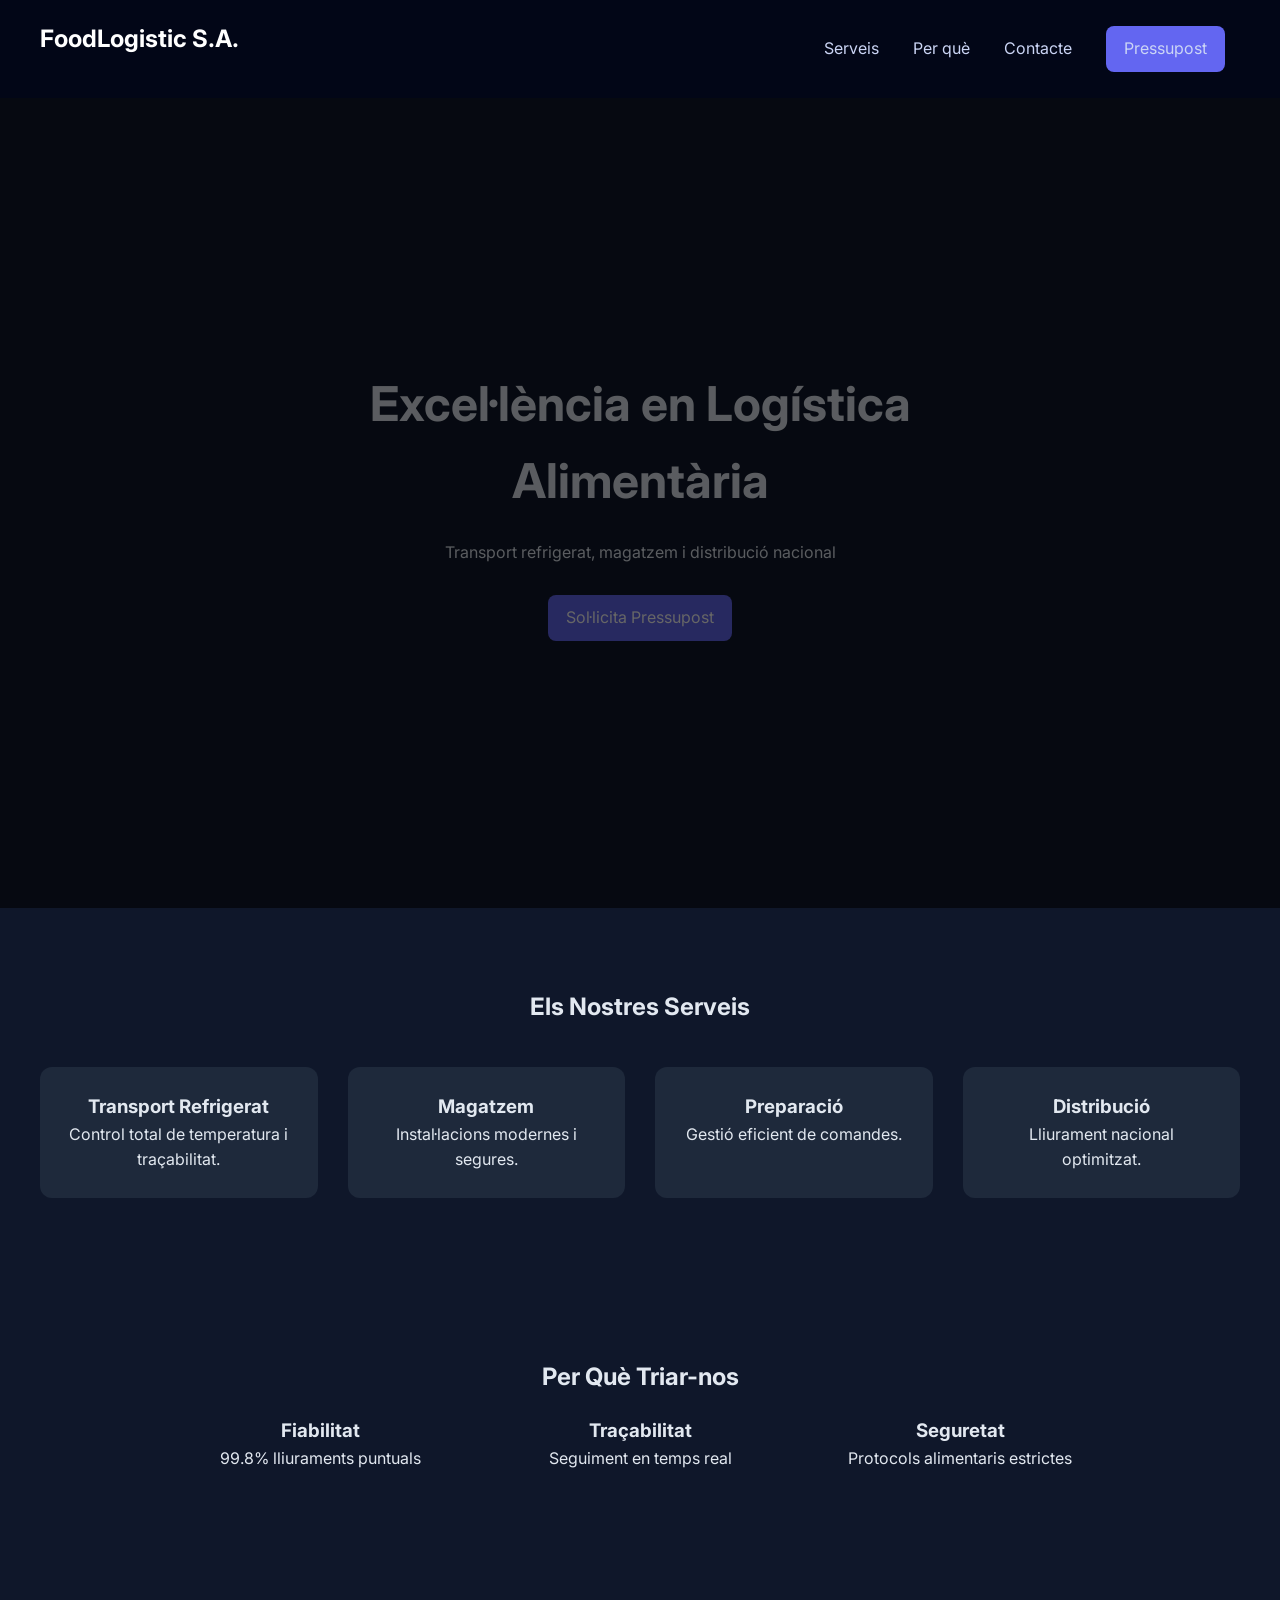
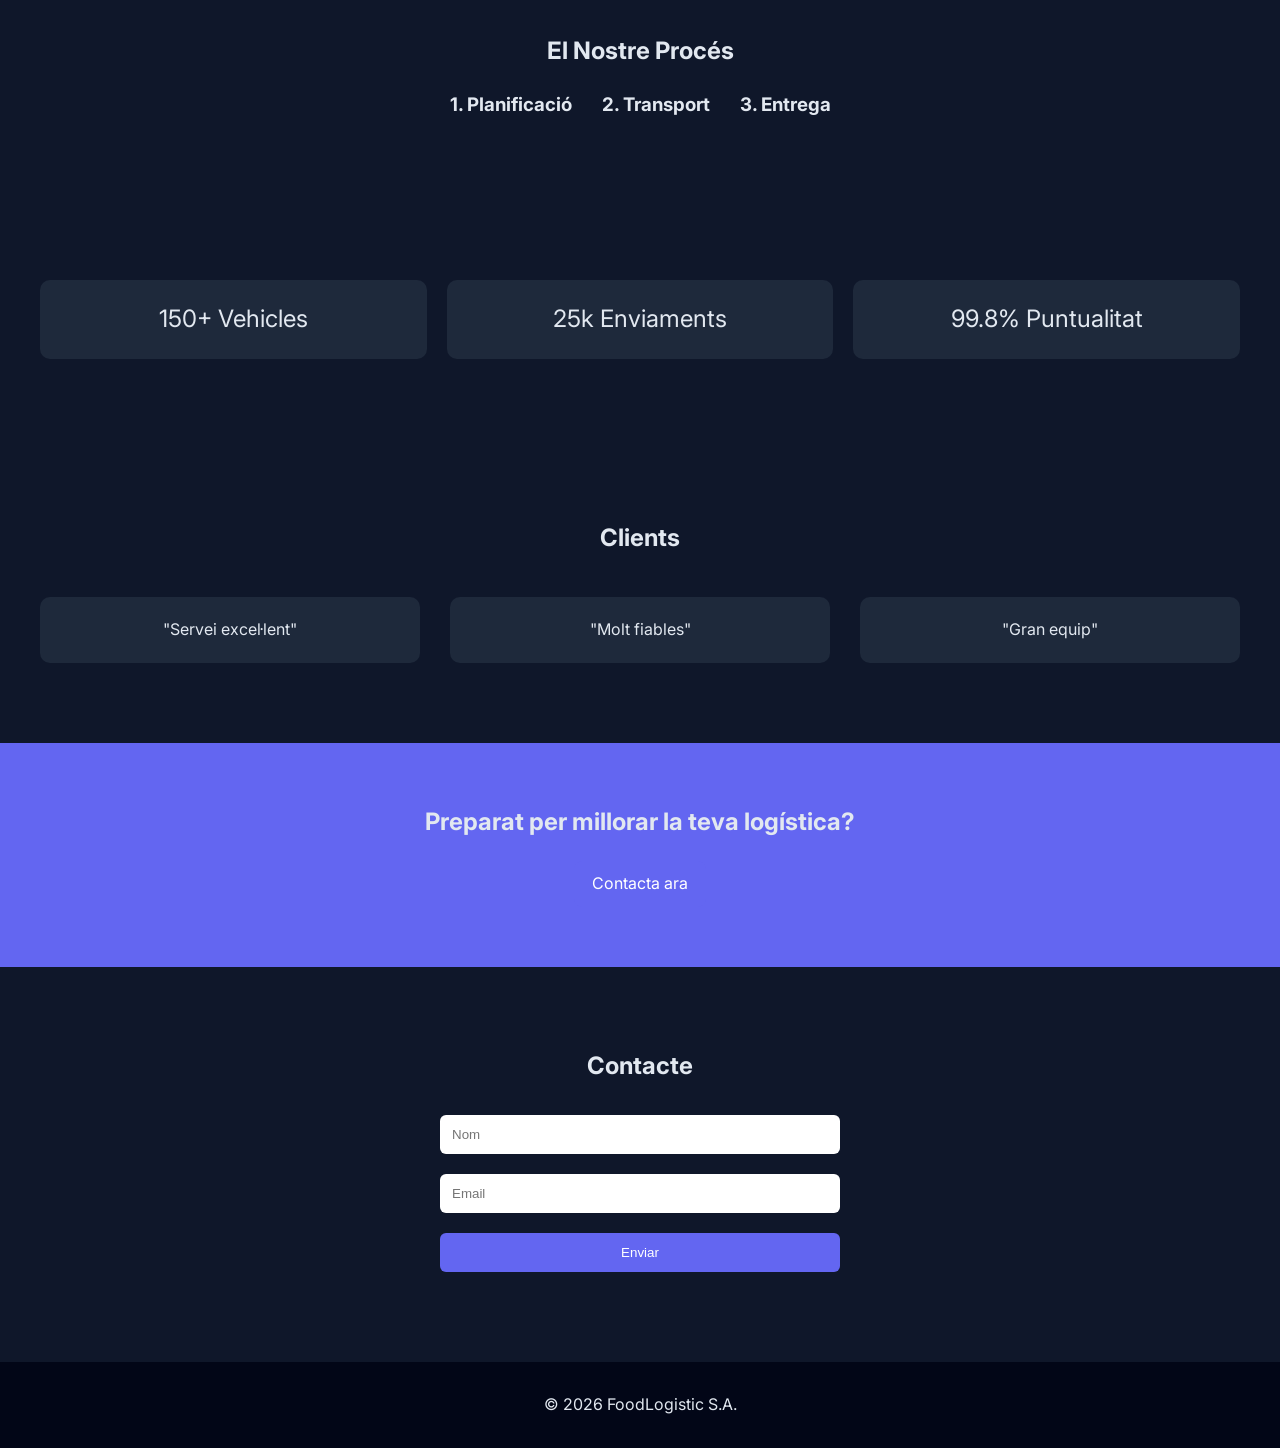
==== commit 03518b9b: "Implement feature X to enhance user experience and optimize performance" ====
--- a/docs/index.html
+++ b/docs/index.html
@@ -1,1238 +1,314 @@
 <!DOCTYPE html>
 <html lang="ca">
-  <head>
-    <title>Appropriate Obvious Donkey</title>
-    <meta property="og:title" content="Appropriate Obvious Donkey" />
-    <meta name="viewport" content="width=device-width, initial-scale=1.0" />
-    <meta charset="utf-8" />
-    <meta property="twitter:card" content="summary_large_image" />
-
-    <style data-tag="reset-style-sheet">
-      html {  line-height: 1.15;}body {  margin: 0;}* {  box-sizing: border-box;  border-width: 0;  border-style: solid;  -webkit-font-smoothing: antialiased;}p,li,ul,pre,div,h1,h2,h3,h4,h5,h6,figure,blockquote,figcaption {  margin: 0;  padding: 0;}button {  background-color: transparent;}button,input,optgroup,select,textarea {  font-family: inherit;  font-size: 100%;  line-height: 1.15;  margin: 0;}button,select {  text-transform: none;}button,[type="button"],[type="reset"],[type="submit"] {  -webkit-appearance: button;  color: inherit;}button::-moz-focus-inner,[type="button"]::-moz-focus-inner,[type="reset"]::-moz-focus-inner,[type="submit"]::-moz-focus-inner {  border-style: none;  padding: 0;}button:-moz-focus,[type="button"]:-moz-focus,[type="reset"]:-moz-focus,[type="submit"]:-moz-focus {  outline: 1px dotted ButtonText;}a {  color: inherit;  text-decoration: inherit;}pre {  white-space: normal;}input {  padding: 2px 4px;}img {  display: block;}details {  display: block;  margin: 0;  padding: 0;}summary::-webkit-details-marker {  display: none;}[data-thq="accordion"] [data-thq="accordion-content"] {  max-height: 0;  overflow: hidden;  transition: max-height 0.3s ease-in-out;  padding: 0;}[data-thq="accordion"] details[data-thq="accordion-trigger"][open] + [data-thq="accordion-content"] {  max-height: 1000vh;}details[data-thq="accordion-trigger"][open] summary [data-thq="accordion-icon"] {  transform: rotate(180deg);}html { scroll-behavior: smooth  }
-    </style>
-    <style data-tag="default-style-sheet">
-      html {
-        font-family: Roboto;
-        font-size: 1rem;
-      }
-      
-      body {
-        font-weight: 400;
-        font-style:normal;
-        text-decoration: undefined;
-        text-transform: undefined;
-        letter-spacing: 0.02em;
-        line-height: 1.6;
-        color: var(--color-on-surface);
-        background: var(--color-surface);
-
-        fill: var(--color-on-surface);
-      }
-    </style>
-    <link
-      rel="stylesheet"
-      href="https://unpkg.com/animate.css@4.1.1/animate.css"
-    />
-    <link
-      rel="stylesheet"
-      href="https://fonts.googleapis.com/css2?family=Inter:ital,wght@0,100;0,200;0,300;0,400;0,500;0,600;0,700;0,800;0,900;1,100;1,200;1,300;1,400;1,500;1,600;1,700;1,800;1,900&amp;display=swap"
-      data-tag="font"
-    />
-    <link
-      rel="stylesheet"
-      href="https://fonts.googleapis.com/css2?family=STIX+Two+Text:ital,wght@0,400;0,500;0,600;0,700;1,400;1,500;1,600;1,700&amp;display=swap"
-      data-tag="font"
-    />
-    <link
-      rel="stylesheet"
-      href="https://fonts.googleapis.com/css2?family=Noto+Sans:ital,wght@0,100;0,200;0,300;0,400;0,500;0,600;0,700;0,800;0,900;1,100;1,200;1,300;1,400;1,500;1,600;1,700;1,800;1,900&amp;display=swap"
-      data-tag="font"
-    />
-    <link
-      rel="stylesheet"
-      href="https://fonts.googleapis.com/css2?family=Roboto:ital,wght@0,100;0,200;0,300;0,400;0,500;0,600;0,700;0,800;0,900;1,100;1,200;1,300;1,400;1,500;1,600;1,700;1,800;1,900&amp;display=swap"
-      data-tag="font"
-    />
-    <link
-      rel="stylesheet"
-      href="https://fonts.googleapis.com/css2?family=Montserrat:ital,wght@0,100;0,200;0,300;0,400;0,500;0,600;0,700;0,800;0,900;1,100;1,200;1,300;1,400;1,500;1,600;1,700;1,800;1,900&amp;display=swap"
-      data-tag="font"
-    />
-    <link
-      rel="stylesheet"
-      href="https://unpkg.com/@teleporthq/teleport-custom-scripts/dist/style.css"
-    />
-  </head>
-  <body>
-    <link rel="stylesheet" href="./style.css" />
-    <div>
-      <link href="./index.css" rel="stylesheet" />
-
-      <div class="home-container1">
-        <navigation-wrapper class="navigation-wrapper">
-          <!--Navigation component-->
-          <div class="navigation-container1">
-            <nav class="navigation-wrapper">
-              <div class="navigation-container">
-                <a href="index.html">
-                  <div
-                    aria-label="FoodLogistic S.A. Homepage"
-                    class="navigation-brand"
-                  >
-                    <span class="section-title">
-                      <span>FoodLogistic</span>
-                      <span class="navigation-thq-navigation-brand-accent-elm1">
-                        S.A.
-                      </span>
-                    </span>
-                  </div>
-                </a>
-                <div class="navigation-desktop-menu">
-                  <div class="navigation-links">
-                    <a href="index.html">
-                      <div class="navigation-link"><span>Serveis</span></div>
-                    </a>
-                    <a href="index.html">
-                      <div class="navigation-link"><span>Qui Som</span></div>
-                    </a>
-                    <a href="index.html">
-                      <div class="navigation-link"><span>Fiabilitat</span></div>
-                    </a>
-                    <a href="index.html">
-                      <div class="navigation-link"><span>Contacte</span></div>
-                    </a>
-                  </div>
-                  <a href="index.html">
-                    <div class="btn btn-primary btn-sm">
-                      <span>Sol·licita Pressupost</span>
-                    </div>
-                  </a>
-                </div>
-                <button
-                  id="mobile-nav-toggle"
-                  aria-expanded="false"
-                  aria-controls="mobile-overlay"
-                  aria-label="Obrir menú"
-                  class="navigation-toggle"
-                >
-                  <svg
-                    xmlns="http://www.w3.org/2000/svg"
-                    width="24"
-                    height="24"
-                    viewBox="0 0 24 24"
-                    fill="none"
-                    stroke="currentColor"
-                    stroke-width="2"
-                    stroke-linecap="round"
-                    stroke-linejoin="round"
-                  >
-                    <line x1="4" y1="6" x2="20" y2="6"></line>
-                    <line x1="4" y1="12" x2="20" y2="12"></line>
-                    <line x1="4" y1="18" x2="20" y2="18"></line>
-                  </svg>
-                </button>
-              </div>
-            </nav>
-            <div
-              id="mobile-overlay"
-              aria-hidden="true"
-              class="navigation-mobile-overlay"
-            >
-              <div class="navigation-overlay-header">
-                <a href="index.html">
-                  <div
-                    aria-label="FoodLogistic S.A. Homepage"
-                    class="navigation-brand"
-                  >
-                    <span class="section-title">
-                      <span>FoodLogistic</span>
-                      <span class="navigation-thq-navigation-brand-accent-elm2">
-                        S.A.
-                      </span>
-                    </span>
-                  </div>
-                </a>
-                <button
-                  id="mobile-nav-close"
-                  aria-label="Tancar menú"
-                  class="navigation-toggle"
-                >
-                  <svg
-                    xmlns="http://www.w3.org/2000/svg"
-                    width="24"
-                    height="24"
-                    viewBox="0 0 24 24"
-                    fill="none"
-                    stroke="currentColor"
-                    stroke-width="2"
-                    stroke-linecap="round"
-                    stroke-linejoin="round"
-                  >
-                    <line x1="18" y1="6" x2="6" y2="18"></line>
-                    <line x1="6" y1="6" x2="18" y2="18"></line>
-                  </svg>
-                </button>
-              </div>
-              <div class="navigation-overlay-content">
-                <div class="navigation-overlay-links">
-                  <a href="index.html">
-                    <div class="navigation-overlay-link">
-                      <span>Serveis</span>
-                    </div>
-                  </a>
-                  <a href="index.html">
-                    <div class="navigation-overlay-link">
-                      <span>Qui Som</span>
-                    </div>
-                  </a>
-                  <a href="index.html">
-                    <div class="navigation-overlay-link">
-                      <span>Fiabilitat</span>
-                    </div>
-                  </a>
-                  <a href="index.html">
-                    <div class="navigation-overlay-link">
-                      <span>Contacte</span>
-                    </div>
-                  </a>
-                </div>
-                <div class="navigation-overlay-footer">
-                  <a href="index.html">
-                    <div class="btn btn-primary btn-lg">
-                      <span>Sol·licita Pressupost</span>
-                    </div>
-                  </a>
-                  <p class="navigation-overlay-info">
-                    Transport Refrigerat B2B i Magatzem
-                  </p>
-                </div>
-              </div>
-            </div>
-            <div class="navigation-container2">
-              <div class="navigation-container3">
-                <style>
-                  @media (prefers-reduced-motion: reduce) {
-                  .navigation-mobile-overlay {
-                    transition: none;
-                  }
-                  .navigation-link::after {
-                    transition: none;
-                  }
-                  }
-                </style>
-              </div>
-            </div>
-            <div class="navigation-container4">
-              <div class="navigation-container5">
-                <script defer="" data-name="navigation-logic">
-                  document.addEventListener('DOMContentLoaded', function() {
-                    (function(){
-                      const toggleBtn = document.getElementById("mobile-nav-toggle")
-                      const closeBtn = document.getElementById("mobile-nav-close")
-                      const overlay = document.getElementById("mobile-overlay")
-                      const overlayLinks = document.querySelectorAll(".navigation-overlay-link")
-
-                      function openMenu() {
-                        overlay.style.display = "flex"
-                        setTimeout(() => {
-                          overlay.classList.add("is-active")
-                          toggleBtn.setAttribute("aria-expanded", "true")
-                          document.body.style.overflow = "hidden"
-                        }, 10)
-                      }
-
-                      function closeMenu() {
-                        overlay.classList.remove("is-active")
-                        toggleBtn.setAttribute("aria-expanded", "false")
-                        document.body.style.overflow = ""
-
-                        setTimeout(() => {
-                          overlay.style.display = "none"
-                        }, 400)
-                      }
-
-                      toggleBtn.addEventListener("click", openMenu)
-                      closeBtn.addEventListener("click", closeMenu)
-
-                      overlayLinks.forEach((link) => {
-                        link.addEventListener("click", closeMenu)
-                      })
-
-                      window.addEventListener("keydown", (e) => {
-                        if (e.key === "Escape" && overlay.classList.contains("is-active")) {
-                          closeMenu()
-                        }
-                      })
-                    })()
-                  });
-                </script>
-              </div>
-            </div>
-          </div>
-        </navigation-wrapper>
-        <section class="hero-section">
-          <div class="hero-media">
-            <img
-              src="https://images.pexels.com/photos/27099094/pexels-photo-27099094.jpeg?auto=compress&amp;cs=tinysrgb&amp;w=1500"
-              alt="FoodLogistic Refrigerated Truck"
-              class="hero-image"
-            />
-            <div class="hero-overlay"></div>
-          </div>
-          <div class="hero-container">
-            <div class="hero-content-block">
-              <h1 class="hero-title">
-                Excel·lència en Logística Alimentària B2B
-              </h1>
-              <p class="hero-subtitle">
-                Solucions especialitzades de transport refrigerat, magatzem i
-                distribució nacional adaptades a la indústria alimentària.
-              </p>
-              <div class="hero-actions">
-                <a href="#contact">
-                  <div class="btn btn-primary btn-lg">
-                    <span>Sol·licita Pressupost</span>
-                  </div>
-                </a>
-                <a href="#services">
-                  <div class="btn btn-lg btn-outline">
-                    <span>Els Nostres Serveis</span>
-                  </div>
-                </a>
-              </div>
-              <p class="hero-subtext">
-                Garantint fiabilitat, traçabilitat i seguretat alimentària a
-                cada quilòmetre.
-              </p>
-            </div>
-          </div>
-        </section>
-        <section id="services" class="services-section">
-          <div class="container">
-            <div class="section-header">
-              <h2 class="section-title">Els Nostres Serveis Especialitzats</h2>
-              <p class="section-subtitle">
-                Solucions logístiques completes per al sector alimentari i de
-                begudes.
-              </p>
-            </div>
-            <div class="services-grid">
-              <div class="service-card">
-                <div class="service-icon">
-                  <svg
-                    xmlns="http://www.w3.org/2000/svg"
-                    width="24"
-                    height="24"
-                    viewBox="0 0 24 24"
-                  >
-                    <g
-                      fill="none"
-                      stroke="currentColor"
-                      stroke-linecap="round"
-                      stroke-linejoin="round"
-                      stroke-width="2"
-                    >
-                      <path
-                        d="M14 18V6a2 2 0 0 0-2-2H4a2 2 0 0 0-2 2v11a1 1 0 0 0 1 1h2m10 0H9m10 0h2a1 1 0 0 0 1-1v-3.65a1 1 0 0 0-.22-.624l-3.48-4.35A1 1 0 0 0 17.52 8H14"
-                      ></path>
-                      <circle cx="17" cy="18" r="2"></circle>
-                      <circle cx="7" cy="18" r="2"></circle>
-                    </g>
-                  </svg>
-                </div>
-                <h3 class="service-name">Transport Refrigerat</h3>
-                <p class="section-content">
-                  Flota multi-temperatura que garanteix que els vostres
-                  productes es mantinguin frescos des de l'origen fins a la
-                  destinació amb seguiment en temps real.
-                </p>
-              </div>
-              <div class="service-card">
-                <div class="service-icon">
-                  <svg
-                    xmlns="http://www.w3.org/2000/svg"
-                    width="24"
-                    height="24"
-                    viewBox="0 0 24 24"
-                  >
-                    <g
-                      fill="none"
-                      stroke="currentColor"
-                      stroke-linecap="round"
-                      stroke-linejoin="round"
-                      stroke-width="2"
-                    >
-                      <path
-                        d="M18 21V10a1 1 0 0 0-1-1H7a1 1 0 0 0-1 1v11"
-                      ></path>
-                      <path
-                        d="M22 19a2 2 0 0 1-2 2H4a2 2 0 0 1-2-2V8a2 2 0 0 1 1.132-1.803l7.95-3.974a2 2 0 0 1 1.837 0l7.948 3.974A2 2 0 0 1 22 8zM6 13h12M6 17h12"
-                      ></path>
-                    </g>
-                  </svg>
-                </div>
-                <h3 class="service-name">Magatzem</h3>
-                <p class="section-content">
-                  Instal·lacions d'emmagatzematge en fred d'última generació amb
-                  control climàtic automatitzat i estàndards d'higiene
-                  rigorosos.
-                </p>
-              </div>
-              <div class="service-card">
-                <div class="service-icon">
-                  <svg
-                    xmlns="http://www.w3.org/2000/svg"
-                    width="24"
-                    height="24"
-                    viewBox="0 0 24 24"
-                  >
-                    <g
-                      fill="none"
-                      stroke="currentColor"
-                      stroke-linecap="round"
-                      stroke-linejoin="round"
-                      stroke-width="2"
-                    >
-                      <path
-                        d="M11 21.73a2 2 0 0 0 2 0l7-4A2 2 0 0 0 21 16V8a2 2 0 0 0-1-1.73l-7-4a2 2 0 0 0-2 0l-7 4A2 2 0 0 0 3 8v8a2 2 0 0 0 1 1.73zm1 .27V12"
-                      ></path>
-                      <path d="M3.29 7L12 12l8.71-5M7.5 4.27l9 5.15"></path>
-                    </g>
-                  </svg>
-                </div>
-                <h3 class="service-name">Preparació de Comandes</h3>
-                <p class="section-content">
-                  Gestió d'inventari precisa i processos de preparació eficients
-                  per minimitzar els terminis de lliurament i els errors.
-                </p>
-              </div>
-              <div class="service-card">
-                <div class="service-icon">
-                  <svg
-                    xmlns="http://www.w3.org/2000/svg"
-                    width="24"
-                    height="24"
-                    viewBox="0 0 24 24"
-                  >
-                    <path
-                      fill="none"
-                      stroke="currentColor"
-                      stroke-linecap="round"
-                      stroke-linejoin="round"
-                      stroke-width="2"
-                      d="M14.106 5.553a2 2 0 0 0 1.788 0l3.659-1.83A1 1 0 0 1 21 4.619v12.764a1 1 0 0 1-.553.894l-4.553 2.277a2 2 0 0 1-1.788 0l-4.212-2.106a2 2 0 0 0-1.788 0l-3.659 1.83A1 1 0 0 1 3 19.381V6.618a1 1 0 0 1 .553-.894l4.553-2.277a2 2 0 0 1 1.788 0zm.894.211v15M9 3.236v15"
-                    ></path>
-                  </svg>
-                </div>
-                <h3 class="service-name">Distribució Nacional</h3>
-                <p class="section-content">
-                  Planificació estratègica de rutes i una àmplia xarxa que
-                  garanteix lliuraments puntuals a tot el país.
-                </p>
-              </div>
-            </div>
-          </div>
-        </section>
-        <section class="why-choose-section">
-          <div class="container">
-            <div class="section-header">
-              <h2 class="section-title">Per Què Triar FoodLogistic</h2>
-              <p class="section-subtitle">
-                El nostre compromís amb la qualitat ens diferencia en el
-                panorama logístic B2B.
-              </p>
-            </div>
-            <div class="features-row">
-              <div class="feature-column">
-                <div class="feature-icon-wrapper">
-                  <svg
-                    xmlns="http://www.w3.org/2000/svg"
-                    width="24"
-                    height="24"
-                    viewBox="0 0 24 24"
-                  >
-                    <path
-                      fill="none"
-                      stroke="currentColor"
-                      stroke-linecap="round"
-                      stroke-linejoin="round"
-                      stroke-width="2"
-                      d="M20 13c0 5-3.5 7.5-7.66 8.95a1 1 0 0 1-.67-.01C7.5 20.5 4 18 4 13V6a1 1 0 0 1 1-1c2 0 4.5-1.2 6.24-2.72a1.17 1.17 0 0 1 1.52 0C14.51 3.81 17 5 19 5a1 1 0 0 1 1 1z"
-                    ></path>
-                  </svg>
-                </div>
-                <h3 class="feature-title">Reliability</h3>
-                <p class="section-content">
-                  99,8% de lliuraments puntuals recolzats per un pla de
-                  contingència robust i un centre d'operacions 24/7.
-                </p>
-                <div class="badge-group">
-                  <span class="cert-badge">ISO 9001</span>
-                </div>
-              </div>
-              <div class="feature-column">
-                <div class="feature-icon-wrapper">
-                  <svg
-                    xmlns="http://www.w3.org/2000/svg"
-                    width="24"
-                    height="24"
-                    viewBox="0 0 24 24"
-                  >
-                    <g
-                      fill="none"
-                      stroke="currentColor"
-                      stroke-linecap="round"
-                      stroke-linejoin="round"
-                      stroke-width="2"
-                    >
-                      <path d="M21.801 10A10 10 0 1 1 17 3.335"></path>
-                      <path d="m9 11l3 3L22 4"></path>
-                    </g>
-                  </svg>
-                </div>
-                <h3 class="feature-title">Traçabilitat</h3>
-                <p class="section-content">
-                  Visibilitat completa de punta a punta amb monitoratge de
-                  temperatura en temps real i justificant de lliurament digital.
-                </p>
-                <div class="badge-group">
-                  <span class="cert-badge">IFS Logistics</span>
-                </div>
-              </div>
-              <div class="feature-column">
-                <div class="feature-icon-wrapper">
-                  <svg
-                    xmlns="http://www.w3.org/2000/svg"
-                    width="24"
-                    height="24"
-                    viewBox="0 0 24 24"
-                  >
-                    <path
-                      fill="none"
-                      stroke="currentColor"
-                      stroke-linecap="round"
-                      stroke-linejoin="round"
-                      stroke-width="2"
-                      d="M14 4v10.54a4 4 0 1 1-4 0V4a2 2 0 0 1 4 0"
-                    ></path>
-                  </svg>
-                </div>
-                <h3 class="feature-title">Seguretat Alimentària</h3>
-                <p class="section-content">
-                  Estricta adherència als protocols APPCC i règims de neteja
-                  especialitzats per a tots els vehicles i emmagatzematge.
-                </p>
-                <div class="badge-group">
-                  <span class="cert-badge">HACCP Certified</span>
-                </div>
-              </div>
-            </div>
-          </div>
-        </section>
-        <section class="process-section">
-          <div class="container">
-            <div class="section-header">
-              <h2 class="section-title">El Nostre Procés</h2>
-              <p class="section-subtitle">
-                Flux de treball simplificat dissenyat per a l'eficiència B2B.
-              </p>
-            </div>
-            <div class="process-steps">
-              <div class="step-item">
-                <div class="step-number"><span>01</span></div>
-                <h3 class="step-title">Reserva i Planificació</h3>
-                <p class="section-content">
-                  Envieu els vostres requisits i el nostre equip crea un pla
-                  logístic optimitzat.
-                </p>
-              </div>
-              <div class="step-divider"></div>
-              <div class="step-item">
-                <div class="step-number"><span>02</span></div>
-                <h3 class="step-title">Transport Refrigerat</h3>
-                <p class="section-content">
-                  La càrrega es recull i transporta sota un estricte control de
-                  temperatura.
-                </p>
-              </div>
-              <div class="step-divider"></div>
-              <div class="step-item">
-                <div class="step-number"><span>03</span></div>
-                <h3 class="step-title">Lliurament i Magatzem</h3>
-                <p class="section-content">
-                  Lliurament eficient d'última milla o emmagatzematge segur a
-                  les nostres instal·lacions frigorífiques.
-                </p>
-              </div>
-            </div>
-          </div>
-        </section>
-        <section class="stats-section">
-          <div class="container">
-            <div class="stats-grid">
-              <div class="stat-card">
-                <div class="stat-value"><span>150+</span></div>
-                <div class="stat-label">
-                  <span>Unitats de Flota Moderna</span>
-                </div>
-              </div>
-              <div class="stat-card">
-                <div class="stat-value"><span>25k+</span></div>
-                <div class="stat-label"><span>Enviaments Anuals</span></div>
-              </div>
-              <div class="stat-card">
-                <div class="stat-value"><span>12k m²</span></div>
-                <div class="stat-label">
-                  <span>Capacitat d'Emmagatzematge en Fred</span>
-                </div>
-              </div>
-              <div class="stat-card">
-                <div class="stat-value"><span>99.8%</span></div>
-                <div class="stat-label"><span>Lliuraments Puntuals</span></div>
-              </div>
-            </div>
-          </div>
-        </section>
-        <section class="testimonials-section">
-          <div class="container">
-            <div class="section-header">
-              <h2 class="section-title">Confiança dels Clients</h2>
-              <p class="section-subtitle">
-                El que diuen els nostres socis B2B sobre les nostres solucions
-                logístiques.
-              </p>
-            </div>
-            <div class="testimonials-grid">
-              <div class="testimonial-card">
-                <p class="section-content">
-                  "FoodLogistic ha estat fonamental en la nostra expansió
-                  nacional. La seva fiabilitat és inigualable."
-                </p>
-                <div class="testimonial-author">
-                  <div class="author-info">
-                    <span class="author-name">David Miller</span>
-                    <span class="author-role">
-                      Director de Logística, FreshFoods Co.
-                    </span>
-                  </div>
-                </div>
-              </div>
-              <div class="testimonial-card">
-                <p class="section-content">
-                  "La traçabilitat proporcionada ens dóna total tranquil·litat
-                  durant les fases de transport sensibles."
-                </p>
-                <div class="testimonial-author">
-                  <div class="author-info">
-                    <span class="author-name">Sarah Chen</span>
-                    <span class="author-role">
-                      Gerent d'Operacions, OceanBounty
-                    </span>
-                  </div>
-                </div>
-              </div>
-              <div class="testimonial-card">
-                <p class="section-content">
-                  "Expertesa en magatzems refrigerats que realment entén les
-                  necessitats dels productors alimentaris."
-                </p>
-                <div class="testimonial-author">
-                  <div class="author-info">
-                    <span class="author-name">Marc Rossi</span>
-                    <span class="author-role">CEO, Alpine Dairy</span>
-                  </div>
-                </div>
-              </div>
-              <div class="testimonial-card">
-                <p class="section-content">
-                  "L'eficiència de la seva preparació de comandes ha reduït els
-                  nostres errors de compliment a gairebé zero."
-                </p>
-                <div class="testimonial-author">
-                  <div class="author-info">
-                    <span class="author-name">Elena Gomez</span>
-                    <span class="author-role">
-                      Cap de Cadena de Subministrament, VeggieGo
-                    </span>
-                  </div>
-                </div>
-              </div>
-              <div class="testimonial-card">
-                <p class="section-content">
-                  "Un soci que valora la seguretat alimentària tant com
-                  nosaltres. Servei altament professional."
-                </p>
-                <div class="testimonial-author">
-                  <div class="author-info">
-                    <span class="author-name">John Smith</span>
-                    <span class="author-role">
-                      Gerent de Qualitat, PrimeMeats
-                    </span>
-                  </div>
-                </div>
-              </div>
-              <div class="testimonial-card">
-                <p class="section-content">
-                  "Distribució nacional feta fàcil. Ells gestionen la
-                  complexitat mentre nosaltres ens centrem en el nostre
-                  producte."
-                </p>
-                <div class="testimonial-author">
-                  <div class="author-info">
-                    <span class="author-name">Lisa Wong</span>
-                    <span class="author-role">Fundadora, SweetTreats Ltd.</span>
-                  </div>
-                </div>
-              </div>
-            </div>
-          </div>
-        </section>
-        <section class="cta-strip">
-          <div class="cta-banner">
-            <div class="cta-content">
-              <h2 class="section-title">
-                Preparat per Optimitzar la Teva Cadena de Subministrament
-                Alimentari?
-              </h2>
-              <p class="section-content">
-                Uneix-te a centenars de socis B2B que confien en FoodLogistic
-                S.A. per a les seves operacions crítiques.
-              </p>
-            </div>
-            <div class="cta-button-wrapper">
-              <a href="#contact">
-                <div class="btn btn-accent btn-xl">
-                  <span>Sol·licita Pressupost Personalitzat</span>
-                </div>
-              </a>
-            </div>
-          </div>
-        </section>
-        <section id="contact" class="contact-section">
-          <div class="container">
-            <div class="contact-card">
-              <div class="contact-info-side">
-                <h2 class="section-title">
-                  Contacta amb el Nostre Equip de Vendes
-                </h2>
-                <p class="section-content">
-                  Obtén una solució logística adaptada al teu negoci. Els
-                  nostres experts estan preparats per ajudar-te amb un
-                  pressupost personalitzat.
-                </p>
-                <div class="contact-methods">
-                  <div class="method-item">
-                    <svg
-                      xmlns="http://www.w3.org/2000/svg"
-                      width="24"
-                      height="24"
-                      viewBox="0 0 24 24"
-                    >
-                      <g
-                        fill="none"
-                        stroke="currentColor"
-                        stroke-linecap="round"
-                        stroke-linejoin="round"
-                        stroke-width="2"
-                      >
-                        <path d="M8 2v4m8-4v4"></path>
-                        <rect width="18" height="18" x="3" y="4" rx="2"></rect>
-                        <path d="M3 10h18M9 16l2 2l4-4"></path>
-                      </g>
-                    </svg>
-                    <span>
-                      Disponible de Dilluns a Divendres, 08:00 - 18:00
-                    </span>
-                  </div>
-                </div>
-              </div>
-              <div class="contact-form-side">
-                <form
-                  action="#"
-                  method="POST"
-                  data-form-id="e685f8cd-0b4e-49a7-97a8-2a2861b8f115"
-                  class="lead-form"
-                >
-                  <div class="form-group">
-                    <label for="full-name" class="form-label">
-                      Nom Complet
-                    </label>
-                    <input
-                      type="text"
-                      id="full-name"
-                      name="nom complet"
-                      placeholder="El Teu Nom"
-                      required="true"
-                      data-form-field-id="full-name"
-                      class="form-input"
-                    />
-                  </div>
-                  <div class="form-group">
-                    <label for="email" class="form-label">
-                      Correu Electrònic Empresarial
-                    </label>
-                    <input
-                      type="email"
-                      id="email"
-                      name="correu electrnic empresarial"
-                      placeholder="correu@empresa.com"
-                      required="true"
-                      data-form-field-id="email"
-                      class="form-input"
-                    />
-                  </div>
-                  <div class="form-actions">
-                    <button
-                      type="submit"
-                      id="thq_button_31H9"
-                      name="button"
-                      data-form-field-id="thq_button_31H9"
-                      class="btn btn-primary btn-lg"
-                    >
-                      Començar
-                    </button>
-                    <a href="#">
-                      <div class="btn btn-link">
-                        <span>Veure Pàgina de Contacte Completa</span>
-                      </div>
-                    </a>
-                  </div>
-                </form>
-              </div>
-            </div>
-          </div>
-        </section>
-        <div class="home-container2">
-          <div class="home-container3">
-            <script defer="" data-name="foodlogistic-interactions">
-              document.addEventListener('DOMContentLoaded', function() {
-                (function(){
-                  // Intersection Observer for scroll reveal effects
-                  const revealElements = document.querySelectorAll(".service-card, .feature-column, .step-item, .stat-card, .testimonial-card")
-
-                  const revealCallback = (entries, observer) => {
-                    entries.forEach((entry) => {
-                      if (entry.isIntersecting) {
-                        entry.target.style.opacity = "1"
-                        entry.target.style.transform = "translateY(0)"
-                        observer.unobserve(entry.target)
-                      }
-                    })
-                  }
-
-                  const revealObserver = new IntersectionObserver(revealCallback, {
-                    threshold: 0.1,
-                  })
-
-                  revealElements.forEach((el) => {
-                    el.style.opacity = "0"
-                    el.style.transform = "translateY(20px)"
-                    el.style.transition = "all 0.6s ease-out"
-                    revealObserver.observe(el)
-                  })
-
-                  // Form focus handling
-                  const formInputs = document.querySelectorAll(".form-input")
-                  formInputs.forEach((input) => {
-                    input.addEventListener("focus", () => {
-                      input.parentElement.classList.add("is-focused")
-                    })
-                    input.addEventListener("blur", () => {
-                      input.parentElement.classList.remove("is-focused")
-                    })
-                  })
-
-                  // Simple stat counter animation
-                  const stats = document.querySelectorAll(".stat-value")
-                  const animateStats = () => {
-                    stats.forEach((stat) => {
-                      const target = parseFloat(stat.innerText.replace(/[^0-9.]/g, ""))
-                      const suffix = stat.innerText.replace(/[0-9.]/g, "")
-                      let current = 0
-                      const increment = target / 50
-
-                      const updateCount = () => {
-                        if (current < target) {
-                          current += increment
-                          stat.innerText = Math.ceil(current) + suffix
-                          setTimeout(updateCount, 20)
-                        } else {
-                          stat.innerText = target + suffix
-                        }
-                      }
-                      updateCount()
-                    })
-                  }
-
-                  // Trigger stats animation when visible
-                  const statsSection = document.querySelector(".stats-section")
-                  const statsObserver = new IntersectionObserver(
-                    (entries) => {
-                      if (entries[0].isIntersecting) {
-                        animateStats()
-                        statsObserver.unobserve(statsSection)
-                      }
-                    },
-                    { threshold: 0.5 }
-                  )
-
-                  if (statsSection) statsObserver.observe(statsSection)
-                })()
-              });
-            </script>
-          </div>
-        </div>
-        <footer-wrapper class="footer-wrapper">
-          <!--Footer component-->
-          <div class="footer-container1">
-            <footer class="footer-root">
-              <div class="footer-container">
-                <div class="footer-main-grid">
-                  <div class="footer-column footer-brand-column">
-                    <div class="footer-logo-wrapper">
-                      <div class="footer-logo-icon">
-                        <svg
-                          xmlns="http://www.w3.org/2000/svg"
-                          width="24"
-                          height="24"
-                          viewBox="0 0 24 24"
-                        >
-                          <g
-                            fill="none"
-                            stroke="currentColor"
-                            stroke-linecap="round"
-                            stroke-linejoin="round"
-                            stroke-width="2"
-                          >
-                            <path
-                              d="M14 18V6a2 2 0 0 0-2-2H4a2 2 0 0 0-2 2v11a1 1 0 0 0 1 1h2m10 0H9m10 0h2a1 1 0 0 0 1-1v-3.65a1 1 0 0 0-.22-.624l-3.48-4.35A1 1 0 0 0 17.52 8H14"
-                            ></path>
-                            <circle cx="17" cy="18" r="2"></circle>
-                            <circle cx="7" cy="18" r="2"></circle>
-                          </g>
-                        </svg>
-                      </div>
-                      <span class="footer-brand-name">FoodLogistic S.A.</span>
-                    </div>
-                    <p class="footer-description section-content">
-                      Excel·lència en logística alimentària. Especialitzats en
-                      transport refrigerat, magatzem i distribució nacional amb
-                      focus en la fiabilitat i la seguretat alimentària.
-                    </p>
-                    <div class="footer-social-links">
-                      <a href="#">
-                        <div aria-label="LinkedIn" class="footer-social-btn">
-                          <svg
-                            xmlns="http://www.w3.org/2000/svg"
-                            width="24"
-                            height="24"
-                            viewBox="0 0 24 24"
-                          >
-                            <g
-                              fill="none"
-                              stroke="currentColor"
-                              stroke-linecap="round"
-                              stroke-linejoin="round"
-                              stroke-width="2"
-                            >
-                              <path
-                                d="M8 11v5m0-8v.01M12 16v-5m4 5v-3a2 2 0 1 0-4 0"
-                              ></path>
-                              <path
-                                d="M3 7a4 4 0 0 1 4-4h10a4 4 0 0 1 4 4v10a4 4 0 0 1-4 4H7a4 4 0 0 1-4-4z"
-                              ></path>
-                            </g>
-                          </svg>
-                        </div>
-                      </a>
-                      <a href="#">
-                        <div aria-label="Facebook" class="footer-social-btn">
-                          <svg
-                            xmlns="http://www.w3.org/2000/svg"
-                            width="24"
-                            height="24"
-                            viewBox="0 0 24 24"
-                          >
-                            <path
-                              fill="none"
-                              stroke="currentColor"
-                              stroke-linecap="round"
-                              stroke-linejoin="round"
-                              stroke-width="2"
-                              d="M7 10v4h3v7h4v-7h3l1-4h-4V8a1 1 0 0 1 1-1h3V3h-3a5 5 0 0 0-5 5v2z"
-                            ></path>
-                          </svg>
-                        </div>
-                      </a>
-                      <a href="#">
-                        <div aria-label="Twitter" class="footer-social-btn">
-                          <svg
-                            xmlns="http://www.w3.org/2000/svg"
-                            width="24"
-                            height="24"
-                            viewBox="0 0 24 24"
-                          >
-                            <path
-                              fill="none"
-                              stroke="currentColor"
-                              stroke-linecap="round"
-                              stroke-linejoin="round"
-                              stroke-width="2"
-                              d="M22 4.01c-1 .49-1.98.689-3 .99c-1.121-1.265-2.783-1.335-4.38-.737S11.977 6.323 12 8v1c-3.245.083-6.135-1.395-8-4c0 0-4.182 7.433 4 11c-1.872 1.247-3.739 2.088-6 2c3.308 1.803 6.913 2.423 10.034 1.517c3.58-1.04 6.522-3.723 7.651-7.742a13.8 13.8 0 0 0 .497-3.753c0-.249 1.51-2.772 1.818-4.013z"
-                            ></path>
-                          </svg>
-                        </div>
-                      </a>
-                    </div>
-                  </div>
-                  <div class="footer-column footer-links-column">
-                    <h3 class="footer-title section-subtitle">
-                      Navegació Ràpida
-                    </h3>
-                    <nav class="footer-nav">
-                      <ul class="footer-nav-list">
-                        <li>
-                          <a href="index.html">
-                            <div class="footer-nav-link">
-                              <span>Inici</span>
-                            </div>
-                          </a>
-                        </li>
-                        <li>
-                          <a href="#services">
-                            <div class="footer-nav-link">
-                              <span>Serveis</span>
-                            </div>
-                          </a>
-                        </li>
-                        <li>
-                          <a href="#about">
-                            <div class="footer-nav-link">
-                              <span>Qui Som</span>
-                            </div>
-                          </a>
-                        </li>
-                        <li>
-                          <a href="#why-choose-us">
-                            <div class="footer-nav-link">
-                              <span>Per Què Triar-nos</span>
-                            </div>
-                          </a>
-                        </li>
-                        <li>
-                          <a href="#contact">
-                            <div class="footer-nav-link">
-                              <span>Contacte</span>
-                            </div>
-                          </a>
-                        </li>
-                      </ul>
-                    </nav>
-                  </div>
-                  <div class="footer-column footer-contact-column">
-                    <h3 class="footer-title section-subtitle">
-                      Informació de Contacte
-                    </h3>
-                    <ul class="footer-contact-list">
-                      <li class="footer-contact-item">
-                        <div class="footer-contact-icon">
-                          <svg
-                            xmlns="http://www.w3.org/2000/svg"
-                            width="24"
-                            height="24"
-                            viewBox="0 0 24 24"
-                          >
-                            <g
-                              fill="none"
-                              stroke="currentColor"
-                              stroke-linecap="round"
-                              stroke-linejoin="round"
-                              stroke-width="2"
-                            >
-                              <path
-                                d="M20 10c0 4.993-5.539 10.193-7.399 11.799a1 1 0 0 1-1.202 0C9.539 20.193 4 14.993 4 10a8 8 0 0 1 16 0"
-                              ></path>
-                              <circle cx="12" cy="10" r="3"></circle>
-                            </g>
-                          </svg>
-                        </div>
-                        <span class="footer-contact-text">
-                          Carrer de la Logística 123, Zona Industrial, Madrid,
-                          Espanya
-                        </span>
-                      </li>
-                      <li class="footer-contact-item">
-                        <div class="footer-contact-icon">
-                          <svg
-                            xmlns="http://www.w3.org/2000/svg"
-                            width="24"
-                            height="24"
-                            viewBox="0 0 24 24"
-                          >
-                            <path
-                              fill="none"
-                              stroke="currentColor"
-                              stroke-linecap="round"
-                              stroke-linejoin="round"
-                              stroke-width="2"
-                              d="M13.832 16.568a1 1 0 0 0 1.213-.303l.355-.465A2 2 0 0 1 17 15h3a2 2 0 0 1 2 2v3a2 2 0 0 1-2 2A18 18 0 0 1 2 4a2 2 0 0 1 2-2h3a2 2 0 0 1 2 2v3a2 2 0 0 1-.8 1.6l-.468.351a1 1 0 0 0-.292 1.233a14 14 0 0 0 6.392 6.384"
-                            ></path>
-                          </svg>
-                        </div>
-                        <a href="tel:+34912345678">
-                          <div class="footer-contact-text footer-link-hover">
-                            <span>+34 912 345 678</span>
-                          </div>
-                        </a>
-                      </li>
-                      <li class="footer-contact-item">
-                        <div class="footer-contact-icon">
-                          <svg
-                            xmlns="http://www.w3.org/2000/svg"
-                            width="24"
-                            height="24"
-                            viewBox="0 0 24 24"
-                          >
-                            <g
-                              fill="none"
-                              stroke="currentColor"
-                              stroke-linecap="round"
-                              stroke-linejoin="round"
-                              stroke-width="2"
-                            >
-                              <path
-                                d="m22 7l-8.991 5.727a2 2 0 0 1-2.009 0L2 7"
-                              ></path>
-                              <rect
-                                width="20"
-                                height="16"
-                                x="2"
-                                y="4"
-                                rx="2"
-                              ></rect>
-                            </g>
-                          </svg>
-                        </div>
-                        <a href="mailto:info@foodlogistic.sa?subject=">
-                          <div class="footer-contact-text footer-link-hover">
-                            <span>info@foodlogistic.sa</span>
-                          </div>
-                        </a>
-                      </li>
-                    </ul>
-                  </div>
-                </div>
-                <div class="footer-bottom">
-                  <div class="footer-copyright">
-                    <span>
-                      &amp;copy; 2026 FoodLogistic S.A. Tots els drets
-                      reservats.
-                    </span>
-                  </div>
-                  <div class="footer-legal">
-                    <a href="#">
-                      <div class="footer-legal-link">
-                        <span>Política de Privacitat</span>
-                      </div>
-                    </a>
-                    <span class="footer-legal-divider">|</span>
-                    <a href="#">
-                      <div class="footer-legal-link">
-                        <span>Avís Legal</span>
-                      </div>
-                    </a>
-                    <span class="footer-legal-divider">|</span>
-                    <a href="#">
-                      <div class="footer-legal-link">
-                        <span>Política de Cookies</span>
-                      </div>
-                    </a>
-                  </div>
-                </div>
-              </div>
-            </footer>
-            <div class="footer-container2">
-              <div class="footer-container3">
-                <script defer="" data-name="footer-interactivity">
-                  document.addEventListener('DOMContentLoaded', function() {
-                    (function(){
-                      const socialButtons = document.querySelectorAll(".footer-social-btn")
-
-                      socialButtons.forEach((btn) => {
-                        btn.addEventListener("mouseenter", () => {
-                          btn.style.transition = "all 0.4s cubic-bezier(0.175, 0.885, 0.32, 1.275)"
-                        })
-                      })
-
-                      const footerLinks = document.querySelectorAll(".footer-nav-link, .footer-legal-link")
-
-                      footerLinks.forEach((link) => {
-                        link.addEventListener("click", (e) => {
-                          const href = link.getAttribute("href")
-                          if (href.startsWith("#")) {
-                            e.preventDefault()
-                            const targetId = href.substring(1)
-                            const targetElement = document.getElementById(targetId)
-                            if (targetElement) {
-                              targetElement.scrollIntoView({
-                                behavior: "smooth",
-                                block: "start",
-                              })
-                            }
-                          }
-                        })
-                      })
-                    })()
-                  });
-                </script>
-              </div>
-            </div>
-          </div>
-        </footer-wrapper>
-        <a href="https://play.teleporthq.io/signup">
-          <div aria-label="Sign up to TeleportHQ" class="home-container4">
-            <svg
-              width="24"
-              height="24"
-              viewBox="0 0 19 21"
-              fill="none"
-              xmlns="http://www.w3.org/2000/svg"
-              class="home-icon38"
-            >
-              <path
-                d="M9.1017 4.64355H2.17867C0.711684 4.64355 -0.477539 5.79975 -0.477539 7.22599V13.9567C-0.477539 15.3829 0.711684 16.5391 2.17867 16.5391H9.1017C10.5687 16.5391 11.7579 15.3829 11.7579 13.9567V7.22599C11.7579 5.79975 10.5687 4.64355 9.1017 4.64355Z"
-                fill="#B23ADE"
-              ></path>
-              <path
-                d="M10.9733 12.7878C14.4208 12.7878 17.2156 10.0706 17.2156 6.71886C17.2156 3.3671 14.4208 0.649963 10.9733 0.649963C7.52573 0.649963 4.73096 3.3671 4.73096 6.71886C4.73096 10.0706 7.52573 12.7878 10.9733 12.7878Z"
-                fill="#FF5C5C"
-              ></path>
-              <path
-                d="M17.7373 13.3654C19.1497 14.1588 19.1497 15.4634 17.7373 16.2493L10.0865 20.5387C8.67402 21.332 7.51855 20.6836 7.51855 19.0968V10.5141C7.51855 8.92916 8.67402 8.2807 10.0865 9.07221L17.7373 13.3654Z"
-                fill="#2874DE"
-              ></path>
-            </svg>
-            <span class="home-text26">Built in TeleportHQ</span>
-          </div>
-        </a>
-      </div>
-      <link
-        rel="canonical"
-        href="https://appropriate-obvious-donkey-5aj06s.teleporthq.app/"
-      />
-    </div>
-<!-- Default Statcounter code -->
-<script type="text/javascript">
-var sc_project=13215017; 
-var sc_invisible=1; 
-var sc_security="b16c3304"; 
+<head>
+<meta charset="UTF-8">
+<meta name="viewport" content="width=device-width, initial-scale=1.0">
+<title>FoodLogistic S.A.</title>
+
+<link href="https://fonts.googleapis.com/css2?family=Inter:wght@300;400;600;700&display=swap" rel="stylesheet">
+
+<style>
+*{margin:0;padding:0;box-sizing:border-box}
+body{
+  font-family:'Inter',sans-serif;
+  background:#0f172a;
+  color:#e2e8f0;
+  line-height:1.6;
+}
+
+/* NAV */
+nav{
+  display:flex;
+  justify-content:space-between;
+  align-items:center;
+  padding:20px 40px;
+  background:#020617;
+  position:sticky;
+  top:0;
+  z-index:1000;
+}
+nav h2{color:#fff}
+nav .links a{
+  margin:0 15px;
+  text-decoration:none;
+  color:#cbd5f5;
+}
+.btn{
+  background:#6366f1;
+  padding:10px 18px;
+  border-radius:8px;
+  color:white;
+  text-decoration:none;
+  display:inline-block;
+  transition:.3s;
+}
+.btn:hover{background:#4f46e5}
+
+/* HERO */
+.hero{
+  height:90vh;
+  background:url("https://images.pexels.com/photos/27099094/pexels-photo-27099094.jpeg") center/cover;
+  display:flex;
+  align-items:center;
+  justify-content:center;
+  text-align:center;
+  position:relative;
+}
+.hero::after{
+  content:"";
+  position:absolute;
+  inset:0;
+  background:rgba(0,0,0,0.6);
+}
+.hero-content{
+  position:relative;
+  max-width:800px;
+}
+.hero h1{
+  font-size:3rem;
+  margin-bottom:20px;
+}
+.hero p{margin-bottom:30px}
+
+/* SECCIONS */
+section{padding:80px 40px;text-align:center}
+h2{margin-bottom:20px}
+
+/* GRID */
+.grid{
+  display:grid;
+  grid-template-columns:repeat(auto-fit,minmax(250px,1fr));
+  gap:30px;
+  margin-top:40px;
+}
+
+.card{
+  background:#1e293b;
+  padding:25px;
+  border-radius:12px;
+  transition:.3s;
+}
+.card:hover{
+  transform:translateY(-5px);
+}
+
+/* FEATURES */
+.features{
+  display:flex;
+  flex-wrap:wrap;
+  gap:20px;
+  justify-content:center;
+}
+.feature{
+  width:300px;
+}
+
+/* PROCESS */
+.process{
+  display:flex;
+  justify-content:center;
+  gap:30px;
+  flex-wrap:wrap;
+}
+.step{
+  max-width:250px;
+}
+
+/* STATS */
+.stats{
+  display:grid;
+  grid-template-columns:repeat(auto-fit,minmax(200px,1fr));
+  gap:20px;
+}
+.stat{
+  background:#1e293b;
+  padding:20px;
+  border-radius:10px;
+  font-size:1.5rem;
+}
+
+/* TESTIMONIALS */
+.testimonial{
+  background:#1e293b;
+  padding:20px;
+  border-radius:10px;
+}
+
+/* CTA */
+.cta{
+  background:#6366f1;
+  padding:60px 20px;
+}
+
+/* CONTACT */
+form{
+  max-width:400px;
+  margin:auto;
+}
+input,button{
+  width:100%;
+  padding:12px;
+  margin:10px 0;
+  border:none;
+  border-radius:6px;
+}
+button{
+  background:#6366f1;
+  color:white;
+}
+
+/* FOOTER */
+footer{
+  background:#020617;
+  padding:30px;
+  text-align:center;
+}
+
+/* ANIMACIÓ */
+.fade{
+  opacity:0;
+  transform:translateY(20px);
+  transition:all .6s ease;
+}
+.fade.show{
+  opacity:1;
+  transform:translateY(0);
+}
+</style>
+</head>
+
+<body>
+
+<!-- NAV -->
+<nav>
+  <h2>FoodLogistic S.A.</h2>
+  <div class="links">
+    <a href="#services">Serveis</a>
+    <a href="#why">Per què</a>
+    <a href="#contact">Contacte</a>
+    <a href="#contact" class="btn">Pressupost</a>
+  </div>
+</nav>
+
+<!-- HERO -->
+<div class="hero">
+  <div class="hero-content fade">
+    <h1>Excel·lència en Logística Alimentària</h1>
+    <p>Transport refrigerat, magatzem i distribució nacional</p>
+    <a href="#contact" class="btn">Sol·licita Pressupost</a>
+  </div>
+</div>
+
+<!-- SERVEIS -->
+<section id="services">
+  <h2>Els Nostres Serveis</h2>
+  <div class="grid">
+    <div class="card fade">
+      <h3>Transport Refrigerat</h3>
+      <p>Control total de temperatura i traçabilitat.</p>
+    </div>
+    <div class="card fade">
+      <h3>Magatzem</h3>
+      <p>Instal·lacions modernes i segures.</p>
+    </div>
+    <div class="card fade">
+      <h3>Preparació</h3>
+      <p>Gestió eficient de comandes.</p>
+    </div>
+    <div class="card fade">
+      <h3>Distribució</h3>
+      <p>Lliurament nacional optimitzat.</p>
+    </div>
+  </div>
+</section>
+
+<!-- WHY -->
+<section id="why">
+  <h2>Per Què Triar-nos</h2>
+  <div class="features">
+    <div class="feature fade">
+      <h3>Fiabilitat</h3>
+      <p>99.8% lliuraments puntuals</p>
+    </div>
+    <div class="feature fade">
+      <h3>Traçabilitat</h3>
+      <p>Seguiment en temps real</p>
+    </div>
+    <div class="feature fade">
+      <h3>Seguretat</h3>
+      <p>Protocols alimentaris estrictes</p>
+    </div>
+  </div>
+</section>
+
+<!-- PROCESS -->
+<section>
+  <h2>El Nostre Procés</h2>
+  <div class="process">
+    <div class="step fade">
+      <h3>1. Planificació</h3>
+    </div>
+    <div class="step fade">
+      <h3>2. Transport</h3>
+    </div>
+    <div class="step fade">
+      <h3>3. Entrega</h3>
+    </div>
+  </div>
+</section>
+
+<!-- STATS -->
+<section>
+  <div class="stats">
+    <div class="stat fade">150+ Vehicles</div>
+    <div class="stat fade">25k Enviaments</div>
+    <div class="stat fade">99.8% Puntualitat</div>
+  </div>
+</section>
+
+<!-- TESTIMONIALS -->
+<section>
+  <h2>Clients</h2>
+  <div class="grid">
+    <div class="testimonial fade">"Servei excel·lent"</div>
+    <div class="testimonial fade">"Molt fiables"</div>
+    <div class="testimonial fade">"Gran equip"</div>
+  </div>
+</section>
+
+<!-- CTA -->
+<section class="cta">
+  <h2>Preparat per millorar la teva logística?</h2>
+  <a href="#contact" class="btn">Contacta ara</a>
+</section>
+
+<!-- CONTACT -->
+<section id="contact">
+  <h2>Contacte</h2>
+  <form>
+    <input type="text" placeholder="Nom" required>
+    <input type="email" placeholder="Email" required>
+    <button>Enviar</button>
+  </form>
+</section>
+
+<!-- FOOTER -->
+<footer>
+  <p>© 2026 FoodLogistic S.A.</p>
+</footer>
+
+<script>
+/* ANIMACIÓ SCROLL */
+const elements=document.querySelectorAll('.fade');
+const observer=new IntersectionObserver(entries=>{
+  entries.forEach(entry=>{
+    if(entry.isIntersecting){
+      entry.target.classList.add('show');
+    }
+  });
+});
+elements.forEach(el=>observer.observe(el));
 </script>
-<script type="text/javascript"
-src="https://www.statcounter.com/counter/counter.js" async></script>
-<noscript><div class="statcounter"><a title="Web Analytics"
-href="https://statcounter.com/" target="_blank"><img class="statcounter"
-src="https://c.statcounter.com/13215017/0/b16c3304/1/" alt="Web Analytics"
-referrerPolicy="no-referrer-when-downgrade"></a></div></noscript>
-<!-- End of Statcounter Code -->
-  </body>
-</html>
+
+</body>
+</html>
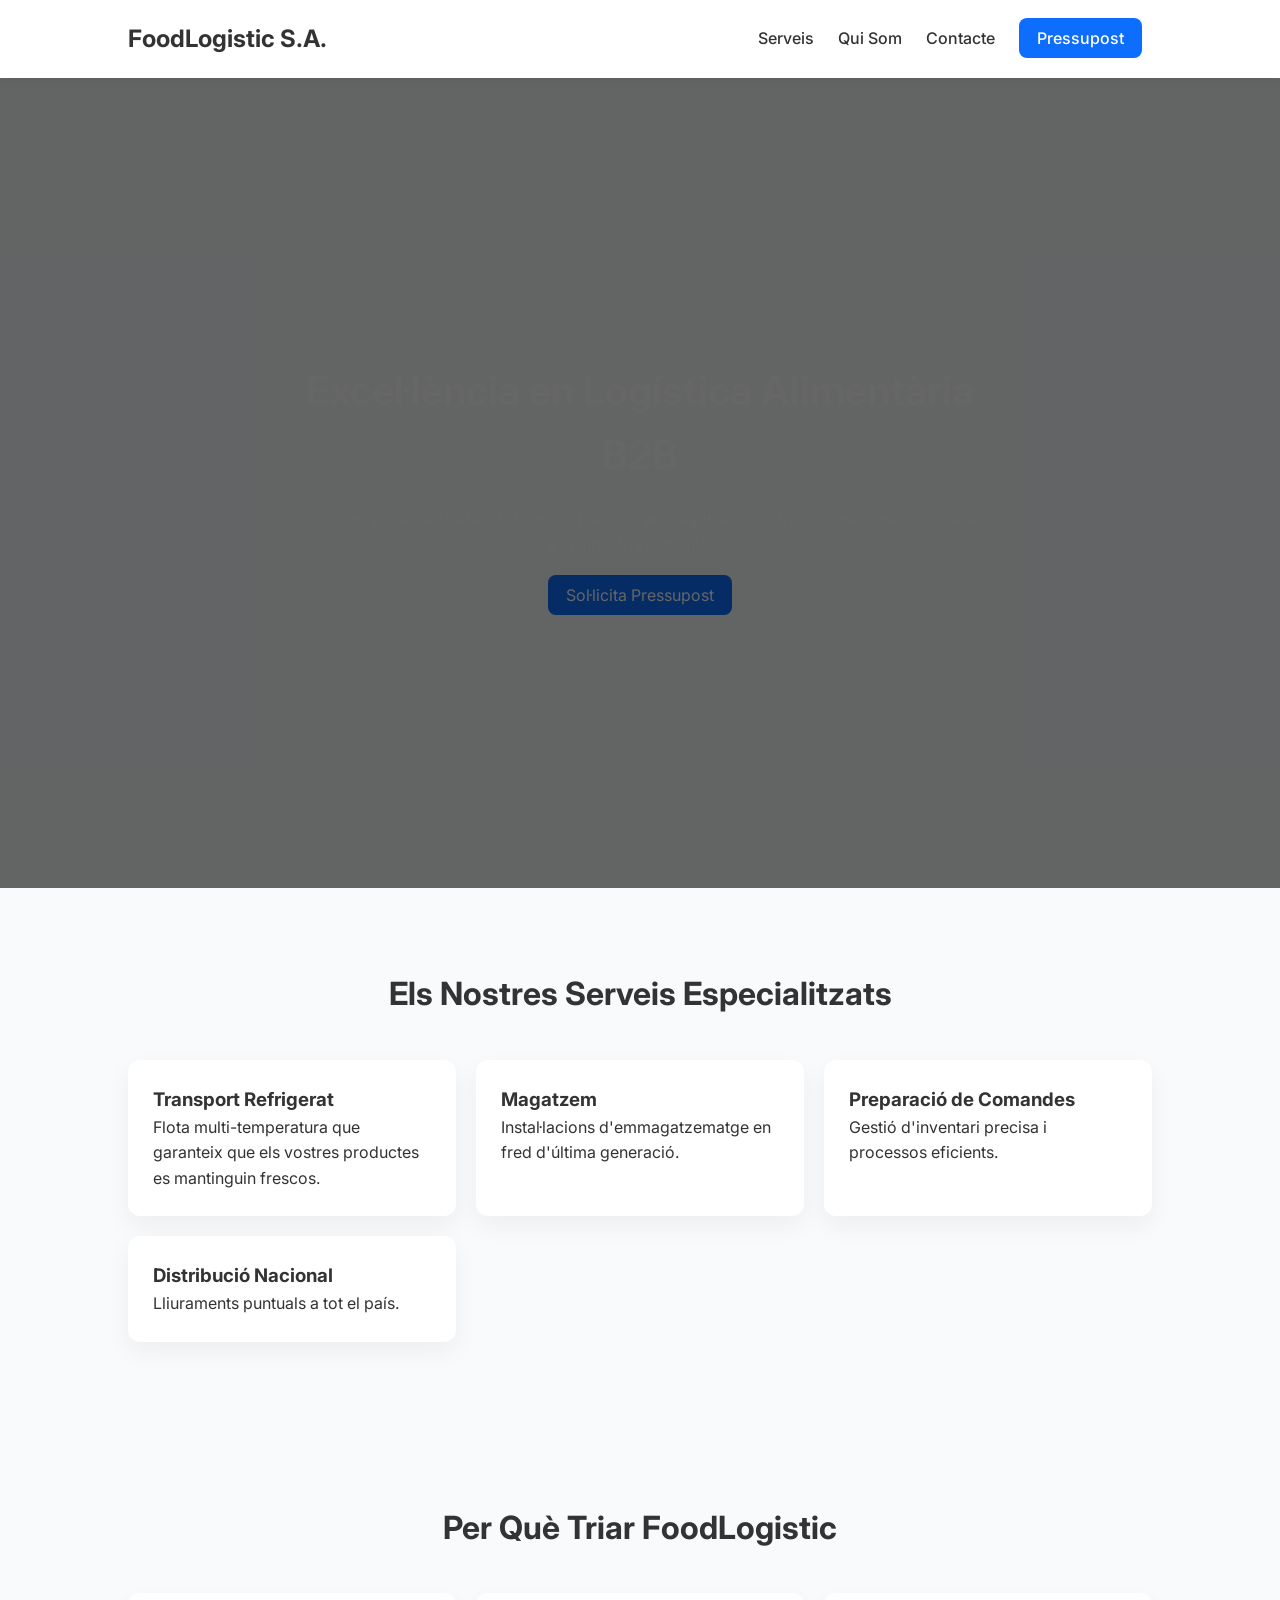
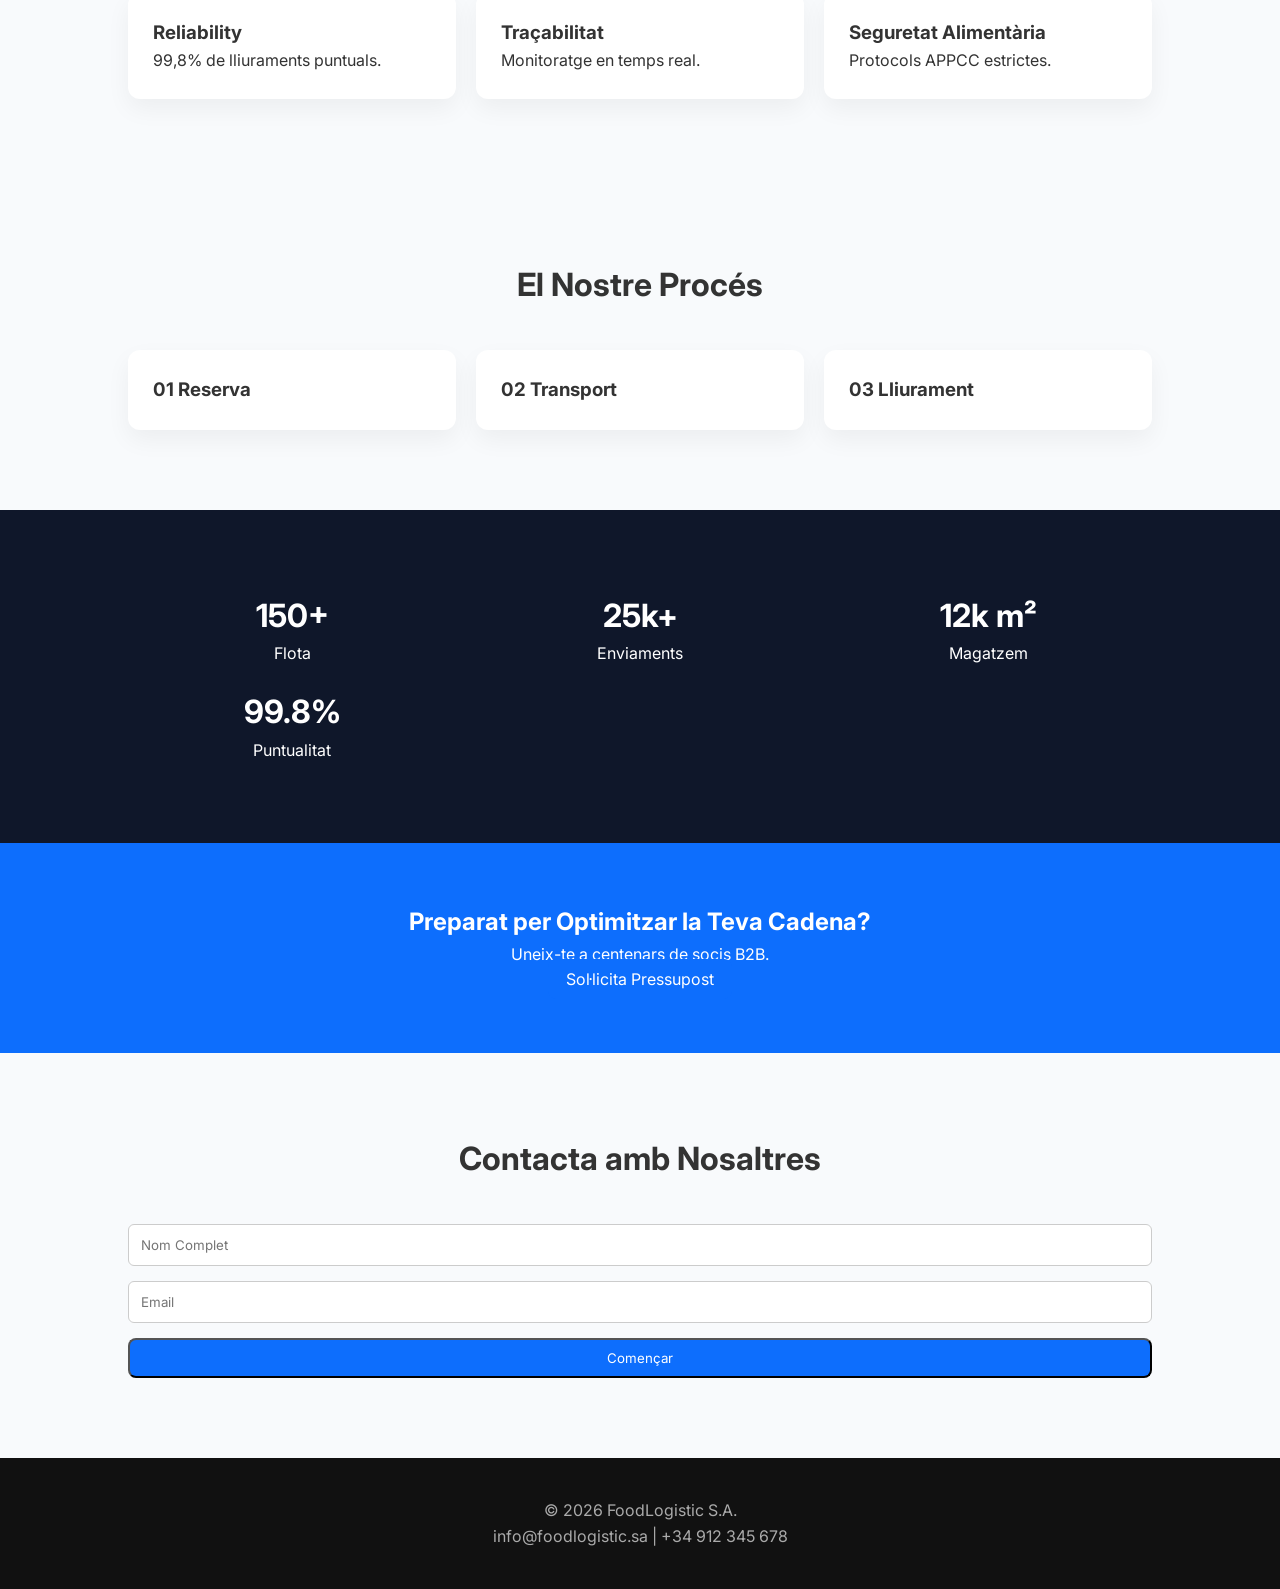
==== commit 4e86c147: "Refactor index.html for improved layout, styling, and content clarity" ====
--- a/docs/index.html
+++ b/docs/index.html
@@ -8,11 +8,23 @@
 <link href="https://fonts.googleapis.com/css2?family=Inter:wght@300;400;600;700&display=swap" rel="stylesheet">
 
 <style>
-*{margin:0;padding:0;box-sizing:border-box}
+:root{
+  --primary:#0d6efd;
+  --dark:#0f172a;
+  --light:#f8fafc;
+  --accent:#22c55e;
+}
+
+*{
+  margin:0;
+  padding:0;
+  box-sizing:border-box;
+  font-family: 'Inter', sans-serif;
+}
+
 body{
-  font-family:'Inter',sans-serif;
-  background:#0f172a;
-  color:#e2e8f0;
+  background:var(--light);
+  color:#333;
   line-height:1.6;
 }
 
@@ -21,294 +33,262 @@
   display:flex;
   justify-content:space-between;
   align-items:center;
-  padding:20px 40px;
-  background:#020617;
+  padding:20px 10%;
+  background:white;
+  box-shadow:0 2px 10px rgba(0,0,0,0.05);
   position:sticky;
   top:0;
   z-index:1000;
 }
-nav h2{color:#fff}
-nav .links a{
-  margin:0 15px;
+
+nav h1{
+  font-size:1.5rem;
+}
+
+nav a{
+  margin:0 10px;
   text-decoration:none;
-  color:#cbd5f5;
-}
+  color:#333;
+  font-weight:500;
+}
+
 .btn{
-  background:#6366f1;
+  background:var(--primary);
+  color:white;
   padding:10px 18px;
   border-radius:8px;
-  color:white;
   text-decoration:none;
-  display:inline-block;
   transition:.3s;
 }
-.btn:hover{background:#4f46e5}
+
+.btn:hover{
+  opacity:.85;
+}
 
 /* HERO */
 .hero{
   height:90vh;
-  background:url("https://images.pexels.com/photos/27099094/pexels-photo-27099094.jpeg") center/cover;
+  background:url("https://images.pexels.com/photos/27099094/pexels-photo-27099094.jpeg") center/cover no-repeat;
   display:flex;
   align-items:center;
   justify-content:center;
   text-align:center;
+  color:white;
   position:relative;
 }
+
 .hero::after{
   content:"";
   position:absolute;
   inset:0;
   background:rgba(0,0,0,0.6);
 }
+
 .hero-content{
   position:relative;
-  max-width:800px;
-}
+  max-width:700px;
+}
+
 .hero h1{
-  font-size:3rem;
+  font-size:2.5rem;
   margin-bottom:20px;
 }
-.hero p{margin-bottom:30px}
-
-/* SECCIONS */
-section{padding:80px 40px;text-align:center}
-h2{margin-bottom:20px}
-
-/* GRID */
+
+.hero p{
+  margin-bottom:25px;
+}
+
+/* SECTIONS */
+section{
+  padding:80px 10%;
+}
+
+.section-title{
+  text-align:center;
+  margin-bottom:40px;
+  font-size:2rem;
+}
+
+/* SERVICES */
 .grid{
   display:grid;
   grid-template-columns:repeat(auto-fit,minmax(250px,1fr));
-  gap:30px;
-  margin-top:40px;
+  gap:20px;
 }
 
 .card{
-  background:#1e293b;
+  background:white;
   padding:25px;
   border-radius:12px;
+  box-shadow:0 10px 25px rgba(0,0,0,0.05);
   transition:.3s;
 }
+
 .card:hover{
   transform:translateY(-5px);
 }
 
-/* FEATURES */
-.features{
-  display:flex;
-  flex-wrap:wrap;
-  gap:20px;
-  justify-content:center;
-}
-.feature{
-  width:300px;
-}
-
-/* PROCESS */
-.process{
-  display:flex;
-  justify-content:center;
-  gap:30px;
-  flex-wrap:wrap;
-}
-.step{
-  max-width:250px;
-}
-
 /* STATS */
 .stats{
-  display:grid;
-  grid-template-columns:repeat(auto-fit,minmax(200px,1fr));
-  gap:20px;
-}
+  background:var(--dark);
+  color:white;
+}
+
+.stats .grid{
+  text-align:center;
+}
+
 .stat{
-  background:#1e293b;
-  padding:20px;
-  border-radius:10px;
-  font-size:1.5rem;
-}
-
-/* TESTIMONIALS */
-.testimonial{
-  background:#1e293b;
-  padding:20px;
-  border-radius:10px;
+  font-size:2rem;
+  font-weight:700;
 }
 
 /* CTA */
 .cta{
-  background:#6366f1;
-  padding:60px 20px;
+  background:var(--primary);
+  color:white;
+  text-align:center;
+  padding:60px 10%;
 }
 
 /* CONTACT */
 form{
-  max-width:400px;
-  margin:auto;
-}
-input,button{
-  width:100%;
+  display:flex;
+  flex-direction:column;
+  gap:15px;
+}
+
+input{
   padding:12px;
-  margin:10px 0;
-  border:none;
   border-radius:6px;
-}
-button{
-  background:#6366f1;
-  color:white;
+  border:1px solid #ccc;
 }
 
 /* FOOTER */
 footer{
-  background:#020617;
-  padding:30px;
-  text-align:center;
-}
-
-/* ANIMACIÓ */
-.fade{
-  opacity:0;
-  transform:translateY(20px);
-  transition:all .6s ease;
-}
-.fade.show{
-  opacity:1;
-  transform:translateY(0);
+  background:#111;
+  color:#aaa;
+  padding:40px 10%;
+  text-align:center;
+}
+
+footer a{
+  color:#ccc;
+  text-decoration:none;
 }
 </style>
+
 </head>
 
 <body>
 
 <!-- NAV -->
 <nav>
-  <h2>FoodLogistic S.A.</h2>
-  <div class="links">
+  <h1>FoodLogistic S.A.</h1>
+  <div>
     <a href="#services">Serveis</a>
-    <a href="#why">Per què</a>
+    <a href="#about">Qui Som</a>
     <a href="#contact">Contacte</a>
-    <a href="#contact" class="btn">Pressupost</a>
+    <a class="btn" href="#contact">Pressupost</a>
   </div>
 </nav>
 
 <!-- HERO -->
-<div class="hero">
-  <div class="hero-content fade">
-    <h1>Excel·lència en Logística Alimentària</h1>
-    <p>Transport refrigerat, magatzem i distribució nacional</p>
+<section class="hero">
+  <div class="hero-content">
+    <h1>Excel·lència en Logística Alimentària B2B</h1>
+    <p>Solucions especialitzades de transport refrigerat, magatzem i distribució nacional adaptades a la indústria alimentària.</p>
     <a href="#contact" class="btn">Sol·licita Pressupost</a>
   </div>
-</div>
-
-<!-- SERVEIS -->
+</section>
+
+<!-- SERVICES -->
 <section id="services">
-  <h2>Els Nostres Serveis</h2>
-  <div class="grid">
-    <div class="card fade">
+  <h2 class="section-title">Els Nostres Serveis Especialitzats</h2>
+  <div class="grid">
+    <div class="card">
       <h3>Transport Refrigerat</h3>
-      <p>Control total de temperatura i traçabilitat.</p>
-    </div>
-    <div class="card fade">
+      <p>Flota multi-temperatura que garanteix que els vostres productes es mantinguin frescos.</p>
+    </div>
+
+    <div class="card">
       <h3>Magatzem</h3>
-      <p>Instal·lacions modernes i segures.</p>
-    </div>
-    <div class="card fade">
-      <h3>Preparació</h3>
-      <p>Gestió eficient de comandes.</p>
-    </div>
-    <div class="card fade">
-      <h3>Distribució</h3>
-      <p>Lliurament nacional optimitzat.</p>
+      <p>Instal·lacions d'emmagatzematge en fred d'última generació.</p>
+    </div>
+
+    <div class="card">
+      <h3>Preparació de Comandes</h3>
+      <p>Gestió d'inventari precisa i processos eficients.</p>
+    </div>
+
+    <div class="card">
+      <h3>Distribució Nacional</h3>
+      <p>Lliuraments puntuals a tot el país.</p>
     </div>
   </div>
 </section>
 
 <!-- WHY -->
-<section id="why">
-  <h2>Per Què Triar-nos</h2>
-  <div class="features">
-    <div class="feature fade">
-      <h3>Fiabilitat</h3>
-      <p>99.8% lliuraments puntuals</p>
-    </div>
-    <div class="feature fade">
+<section>
+  <h2 class="section-title">Per Què Triar FoodLogistic</h2>
+  <div class="grid">
+    <div class="card">
+      <h3>Reliability</h3>
+      <p>99,8% de lliuraments puntuals.</p>
+    </div>
+    <div class="card">
       <h3>Traçabilitat</h3>
-      <p>Seguiment en temps real</p>
-    </div>
-    <div class="feature fade">
-      <h3>Seguretat</h3>
-      <p>Protocols alimentaris estrictes</p>
+      <p>Monitoratge en temps real.</p>
+    </div>
+    <div class="card">
+      <h3>Seguretat Alimentària</h3>
+      <p>Protocols APPCC estrictes.</p>
     </div>
   </div>
 </section>
 
 <!-- PROCESS -->
 <section>
-  <h2>El Nostre Procés</h2>
-  <div class="process">
-    <div class="step fade">
-      <h3>1. Planificació</h3>
-    </div>
-    <div class="step fade">
-      <h3>2. Transport</h3>
-    </div>
-    <div class="step fade">
-      <h3>3. Entrega</h3>
-    </div>
+  <h2 class="section-title">El Nostre Procés</h2>
+  <div class="grid">
+    <div class="card"><h3>01 Reserva</h3></div>
+    <div class="card"><h3>02 Transport</h3></div>
+    <div class="card"><h3>03 Lliurament</h3></div>
   </div>
 </section>
 
 <!-- STATS -->
-<section>
-  <div class="stats">
-    <div class="stat fade">150+ Vehicles</div>
-    <div class="stat fade">25k Enviaments</div>
-    <div class="stat fade">99.8% Puntualitat</div>
-  </div>
-</section>
-
-<!-- TESTIMONIALS -->
-<section>
-  <h2>Clients</h2>
-  <div class="grid">
-    <div class="testimonial fade">"Servei excel·lent"</div>
-    <div class="testimonial fade">"Molt fiables"</div>
-    <div class="testimonial fade">"Gran equip"</div>
+<section class="stats">
+  <div class="grid">
+    <div><div class="stat">150+</div><p>Flota</p></div>
+    <div><div class="stat">25k+</div><p>Enviaments</p></div>
+    <div><div class="stat">12k m²</div><p>Magatzem</p></div>
+    <div><div class="stat">99.8%</div><p>Puntualitat</p></div>
   </div>
 </section>
 
 <!-- CTA -->
 <section class="cta">
-  <h2>Preparat per millorar la teva logística?</h2>
-  <a href="#contact" class="btn">Contacta ara</a>
+  <h2>Preparat per Optimitzar la Teva Cadena?</h2>
+  <p>Uneix-te a centenars de socis B2B.</p>
+  <a href="#contact" class="btn">Sol·licita Pressupost</a>
 </section>
 
 <!-- CONTACT -->
 <section id="contact">
-  <h2>Contacte</h2>
+  <h2 class="section-title">Contacta amb Nosaltres</h2>
   <form>
-    <input type="text" placeholder="Nom" required>
+    <input type="text" placeholder="Nom Complet" required>
     <input type="email" placeholder="Email" required>
-    <button>Enviar</button>
+    <button class="btn">Començar</button>
   </form>
 </section>
 
 <!-- FOOTER -->
 <footer>
   <p>© 2026 FoodLogistic S.A.</p>
+  <p>info@foodlogistic.sa | +34 912 345 678</p>
 </footer>
-
-<script>
-/* ANIMACIÓ SCROLL */
-const elements=document.querySelectorAll('.fade');
-const observer=new IntersectionObserver(entries=>{
-  entries.forEach(entry=>{
-    if(entry.isIntersecting){
-      entry.target.classList.add('show');
-    }
-  });
-});
-elements.forEach(el=>observer.observe(el));
-</script>
 
 </body>
 </html>
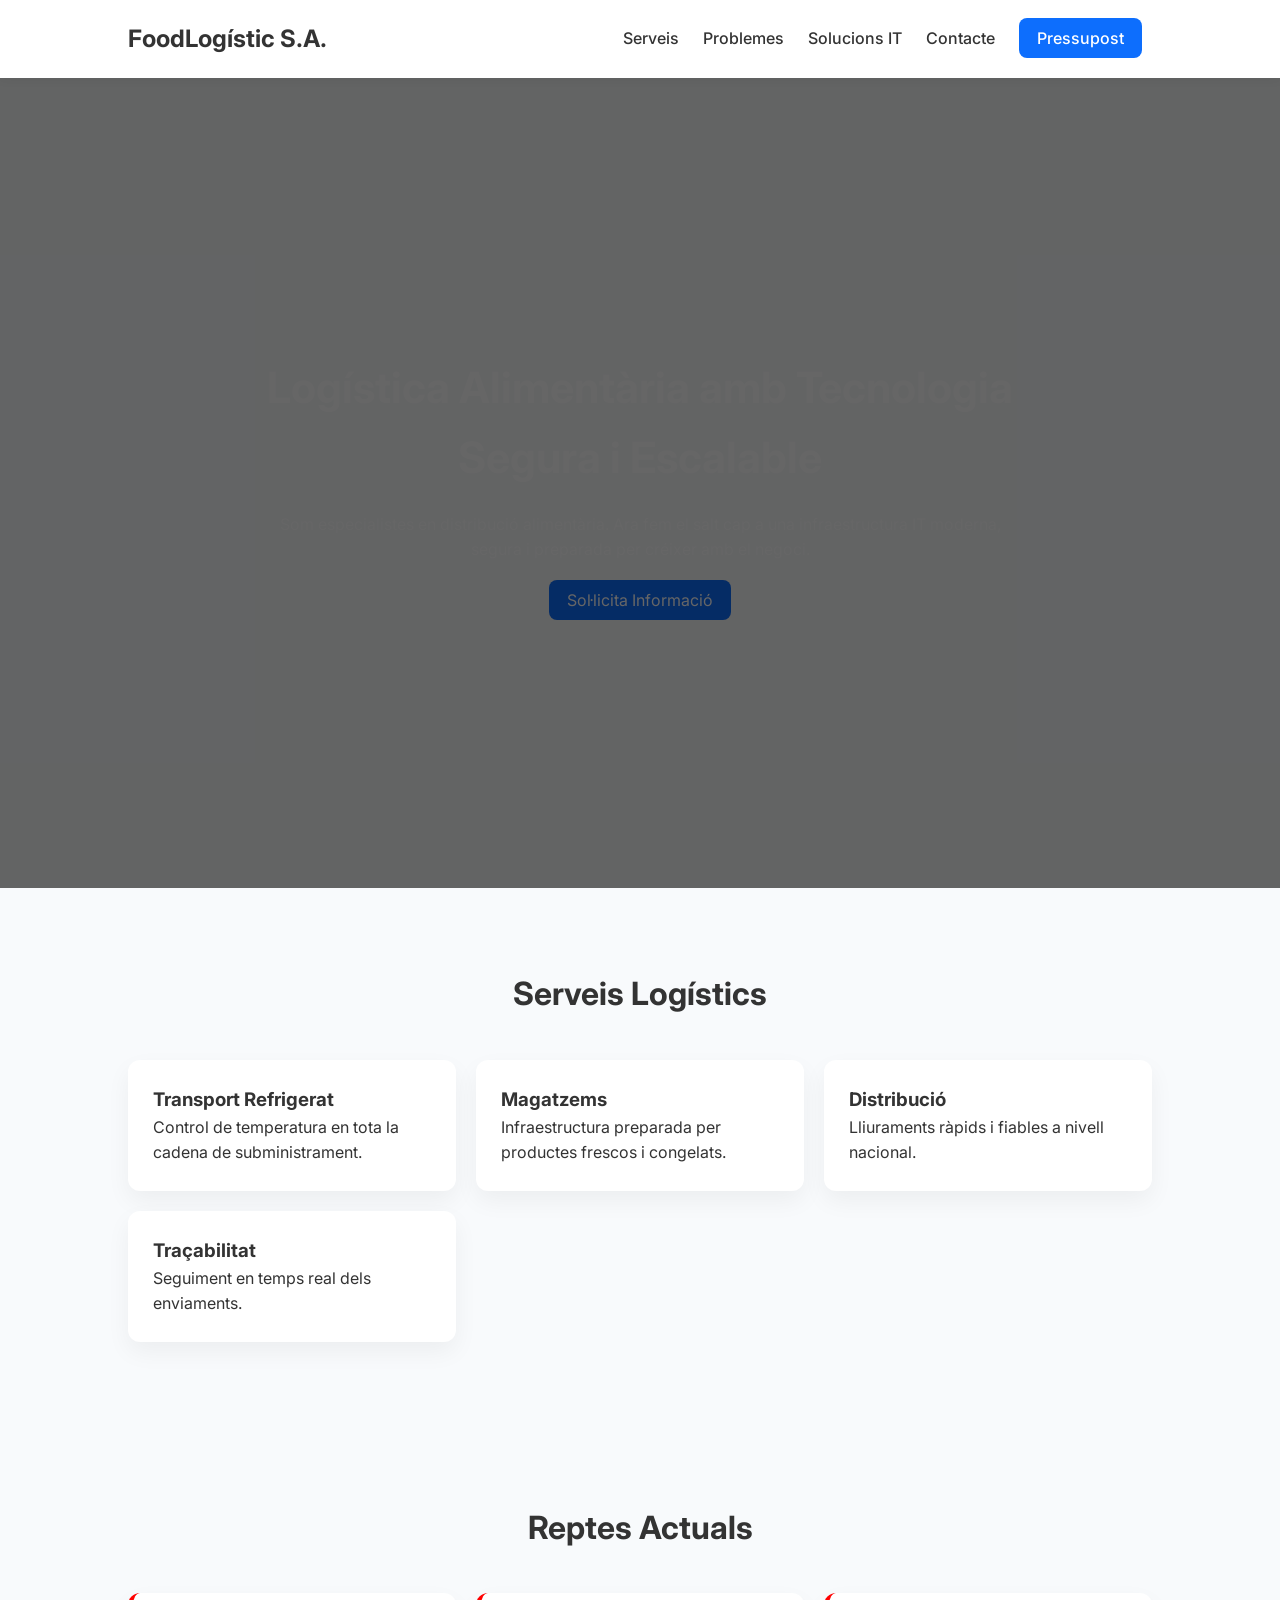
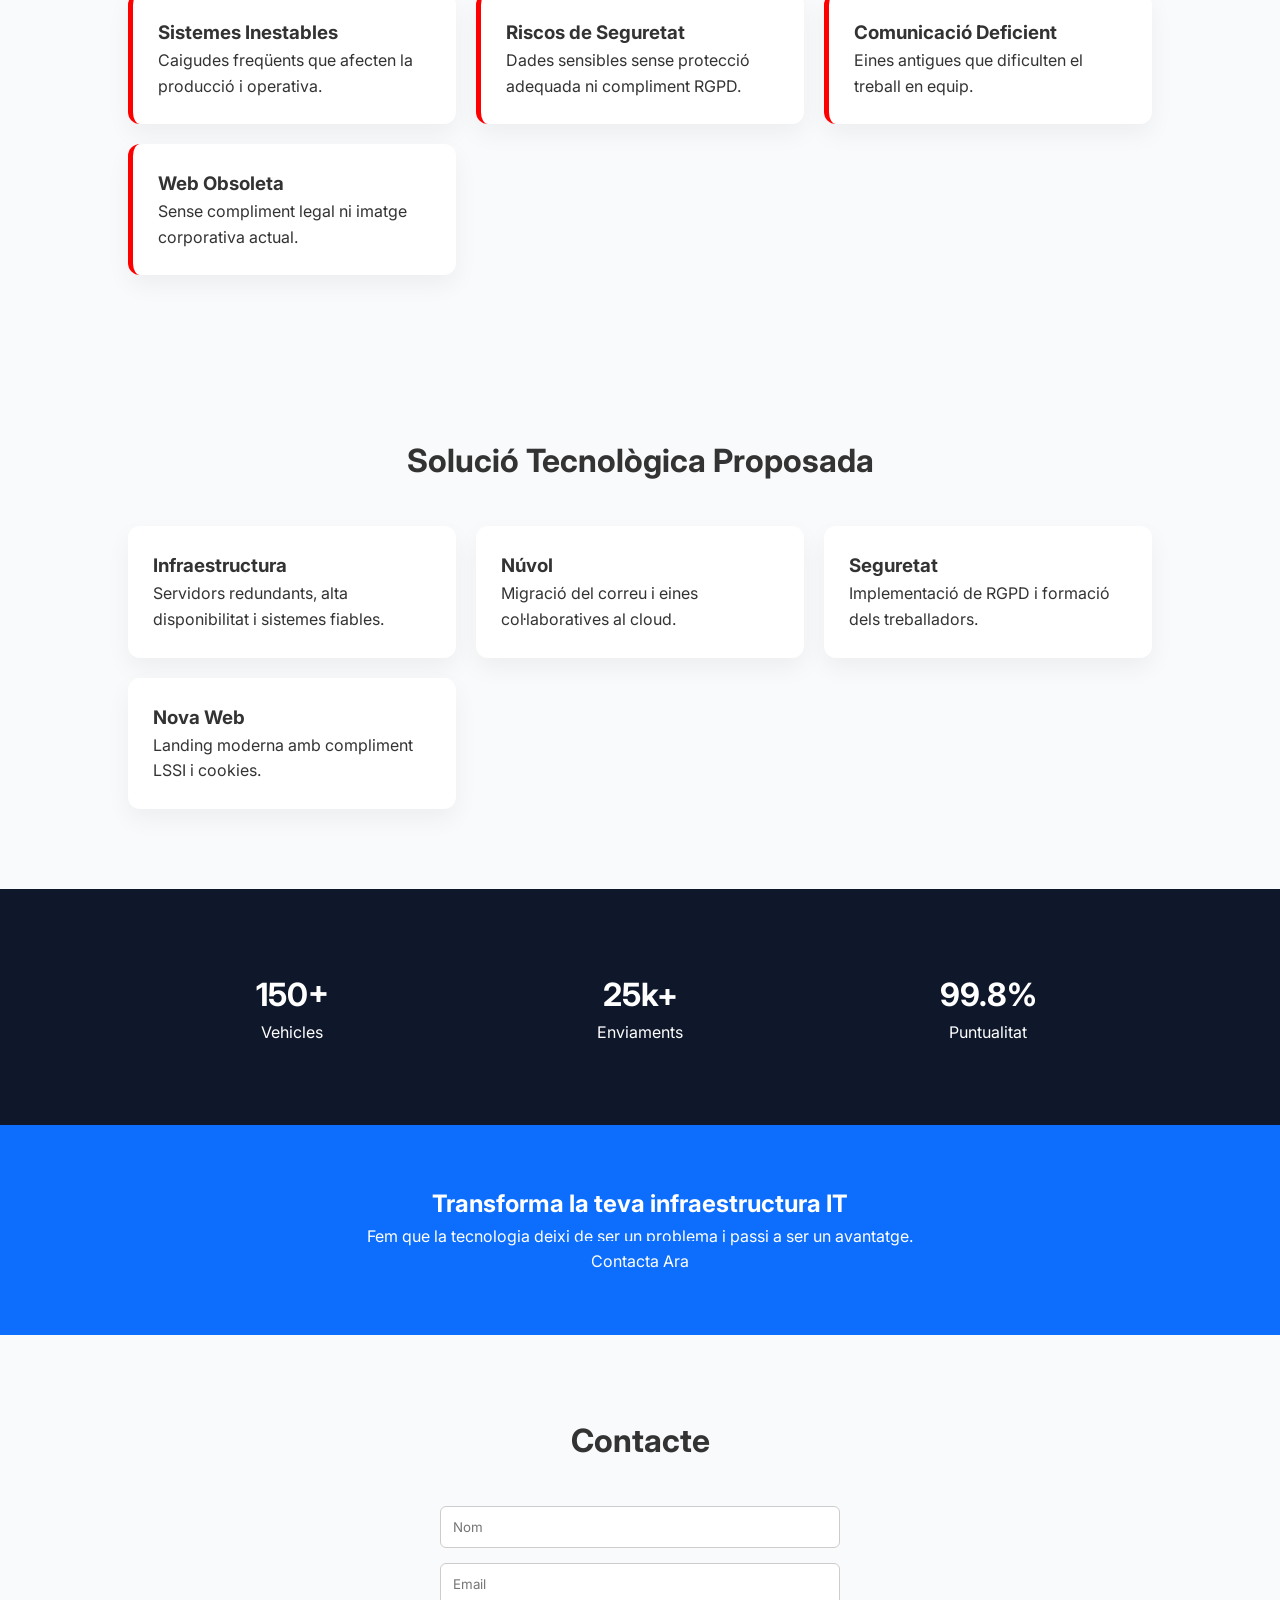
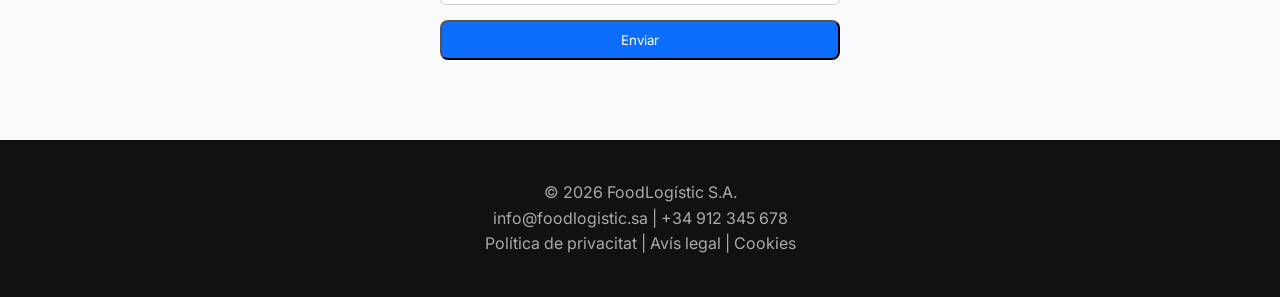
==== commit fe7758f1: "Update index.html for improved content, styling, and layout" ====
--- a/docs/index.html
+++ b/docs/index.html
@@ -3,7 +3,7 @@
 <head>
 <meta charset="UTF-8">
 <meta name="viewport" content="width=device-width, initial-scale=1.0">
-<title>FoodLogistic S.A.</title>
+<title>FoodLogístic S.A.</title>
 
 <link href="https://fonts.googleapis.com/css2?family=Inter:wght@300;400;600;700&display=swap" rel="stylesheet">
 
@@ -68,7 +68,7 @@
 /* HERO */
 .hero{
   height:90vh;
-  background:url("https://images.pexels.com/photos/27099094/pexels-photo-27099094.jpeg") center/cover no-repeat;
+  background:url("https://images.pexels.com/photos/6169668/pexels-photo-6169668.jpeg") center/cover no-repeat;
   display:flex;
   align-items:center;
   justify-content:center;
@@ -86,11 +86,11 @@
 
 .hero-content{
   position:relative;
-  max-width:700px;
+  max-width:750px;
 }
 
 .hero h1{
-  font-size:2.5rem;
+  font-size:2.7rem;
   margin-bottom:20px;
 }
 
@@ -109,7 +109,7 @@
   font-size:2rem;
 }
 
-/* SERVICES */
+/* GRID */
 .grid{
   display:grid;
   grid-template-columns:repeat(auto-fit,minmax(250px,1fr));
@@ -128,13 +128,15 @@
   transform:translateY(-5px);
 }
 
+/* PROBLEMS */
+.problem{
+  border-left:5px solid red;
+}
+
 /* STATS */
 .stats{
   background:var(--dark);
   color:white;
-}
-
-.stats .grid{
   text-align:center;
 }
 
@@ -156,6 +158,8 @@
   display:flex;
   flex-direction:column;
   gap:15px;
+  max-width:400px;
+  margin:auto;
 }
 
 input{
@@ -172,22 +176,18 @@
   text-align:center;
 }
 
-footer a{
-  color:#ccc;
-  text-decoration:none;
-}
 </style>
-
 </head>
 
 <body>
 
 <!-- NAV -->
 <nav>
-  <h1>FoodLogistic S.A.</h1>
+  <h1>FoodLogístic S.A.</h1>
   <div>
     <a href="#services">Serveis</a>
-    <a href="#about">Qui Som</a>
+    <a href="#problems">Problemes</a>
+    <a href="#solutions">Solucions IT</a>
     <a href="#contact">Contacte</a>
     <a class="btn" href="#contact">Pressupost</a>
   </div>
@@ -196,99 +196,137 @@
 <!-- HERO -->
 <section class="hero">
   <div class="hero-content">
-    <h1>Excel·lència en Logística Alimentària B2B</h1>
-    <p>Solucions especialitzades de transport refrigerat, magatzem i distribució nacional adaptades a la indústria alimentària.</p>
-    <a href="#contact" class="btn">Sol·licita Pressupost</a>
+    <h1>Logística Alimentària amb Tecnologia Segura i Escalable</h1>
+    <p>Som especialistes en distribució alimentària. Ara fem el salt cap a una infraestructura IT moderna, segura i preparada per créixer amb el negoci.</p>
+    <a href="#contact" class="btn">Sol·licita Informació</a>
   </div>
 </section>
 
 <!-- SERVICES -->
 <section id="services">
-  <h2 class="section-title">Els Nostres Serveis Especialitzats</h2>
+  <h2 class="section-title">Serveis Logístics</h2>
   <div class="grid">
     <div class="card">
       <h3>Transport Refrigerat</h3>
-      <p>Flota multi-temperatura que garanteix que els vostres productes es mantinguin frescos.</p>
-    </div>
-
-    <div class="card">
-      <h3>Magatzem</h3>
-      <p>Instal·lacions d'emmagatzematge en fred d'última generació.</p>
-    </div>
-
-    <div class="card">
-      <h3>Preparació de Comandes</h3>
-      <p>Gestió d'inventari precisa i processos eficients.</p>
-    </div>
-
-    <div class="card">
-      <h3>Distribució Nacional</h3>
-      <p>Lliuraments puntuals a tot el país.</p>
-    </div>
-  </div>
-</section>
-
-<!-- WHY -->
-<section>
-  <h2 class="section-title">Per Què Triar FoodLogistic</h2>
+      <p>Control de temperatura en tota la cadena de subministrament.</p>
+    </div>
+
+    <div class="card">
+      <h3>Magatzems</h3>
+      <p>Infraestructura preparada per productes frescos i congelats.</p>
+    </div>
+
+    <div class="card">
+      <h3>Distribució</h3>
+      <p>Lliuraments ràpids i fiables a nivell nacional.</p>
+    </div>
+
+    <div class="card">
+      <h3>Traçabilitat</h3>
+      <p>Seguiment en temps real dels enviaments.</p>
+    </div>
+  </div>
+</section>
+
+<!-- PROBLEMS -->
+<section id="problems">
+  <h2 class="section-title">Reptes Actuals</h2>
   <div class="grid">
-    <div class="card">
-      <h3>Reliability</h3>
-      <p>99,8% de lliuraments puntuals.</p>
-    </div>
-    <div class="card">
-      <h3>Traçabilitat</h3>
-      <p>Monitoratge en temps real.</p>
-    </div>
-    <div class="card">
-      <h3>Seguretat Alimentària</h3>
-      <p>Protocols APPCC estrictes.</p>
-    </div>
-  </div>
-</section>
-
-<!-- PROCESS -->
-<section>
-  <h2 class="section-title">El Nostre Procés</h2>
+    <div class="card problem">
+      <h3>Sistemes Inestables</h3>
+      <p>Caigudes freqüents que afecten la producció i operativa.</p>
+    </div>
+
+    <div class="card problem">
+      <h3>Riscos de Seguretat</h3>
+      <p>Dades sensibles sense protecció adequada ni compliment RGPD.</p>
+    </div>
+
+    <div class="card problem">
+      <h3>Comunicació Deficient</h3>
+      <p>Eines antigues que dificulten el treball en equip.</p>
+    </div>
+
+    <div class="card problem">
+      <h3>Web Obsoleta</h3>
+      <p>Sense compliment legal ni imatge corporativa actual.</p>
+    </div>
+  </div>
+</section>
+
+<!-- SOLUTIONS -->
+<section id="solutions">
+  <h2 class="section-title">Solució Tecnològica Proposada</h2>
   <div class="grid">
-    <div class="card"><h3>01 Reserva</h3></div>
-    <div class="card"><h3>02 Transport</h3></div>
-    <div class="card"><h3>03 Lliurament</h3></div>
+    <div class="card">
+      <h3>Infraestructura</h3>
+      <p>Servidors redundants, alta disponibilitat i sistemes fiables.</p>
+    </div>
+
+    <div class="card">
+      <h3>Núvol</h3>
+      <p>Migració del correu i eines col·laboratives al cloud.</p>
+    </div>
+
+    <div class="card">
+      <h3>Seguretat</h3>
+      <p>Implementació de RGPD i formació dels treballadors.</p>
+    </div>
+
+    <div class="card">
+      <h3>Nova Web</h3>
+      <p>Landing moderna amb compliment LSSI i cookies.</p>
+    </div>
   </div>
 </section>
 
 <!-- STATS -->
 <section class="stats">
   <div class="grid">
-    <div><div class="stat">150+</div><p>Flota</p></div>
+    <div><div class="stat">150+</div><p>Vehicles</p></div>
     <div><div class="stat">25k+</div><p>Enviaments</p></div>
-    <div><div class="stat">12k m²</div><p>Magatzem</p></div>
     <div><div class="stat">99.8%</div><p>Puntualitat</p></div>
   </div>
 </section>
 
 <!-- CTA -->
 <section class="cta">
-  <h2>Preparat per Optimitzar la Teva Cadena?</h2>
-  <p>Uneix-te a centenars de socis B2B.</p>
-  <a href="#contact" class="btn">Sol·licita Pressupost</a>
+  <h2>Transforma la teva infraestructura IT</h2>
+  <p>Fem que la tecnologia deixi de ser un problema i passi a ser un avantatge.</p>
+  <a href="#contact" class="btn">Contacta Ara</a>
 </section>
 
 <!-- CONTACT -->
 <section id="contact">
-  <h2 class="section-title">Contacta amb Nosaltres</h2>
+  <h2 class="section-title">Contacte</h2>
   <form>
-    <input type="text" placeholder="Nom Complet" required>
+    <input type="text" placeholder="Nom" required>
     <input type="email" placeholder="Email" required>
-    <button class="btn">Començar</button>
+    <button class="btn">Enviar</button>
   </form>
 </section>
 
 <!-- FOOTER -->
 <footer>
-  <p>© 2026 FoodLogistic S.A.</p>
+  <p>© 2026 FoodLogístic S.A.</p>
   <p>info@foodlogistic.sa | +34 912 345 678</p>
+  <p>Política de privacitat | Avís legal | Cookies</p>
 </footer>
 
+<!-- Default Statcounter code for FoodLogistic
+https://marcmele184.github.io/web/ -->
+<script type="text/javascript">
+var sc_project=13221914; 
+var sc_invisible=1; 
+var sc_security="81c5e875"; 
+</script>
+<script type="text/javascript"
+src="https://www.statcounter.com/counter/counter.js" async></script>
+<noscript><div class="statcounter"><a title="Web Analytics"
+href="https://statcounter.com/" target="_blank"><img class="statcounter"
+src="https://c.statcounter.com/13221914/0/81c5e875/1/" alt="Web Analytics"
+referrerPolicy="no-referrer-when-downgrade"></a></div></noscript>
+<!-- End of Statcounter Code -->
+ 
 </body>
 </html>
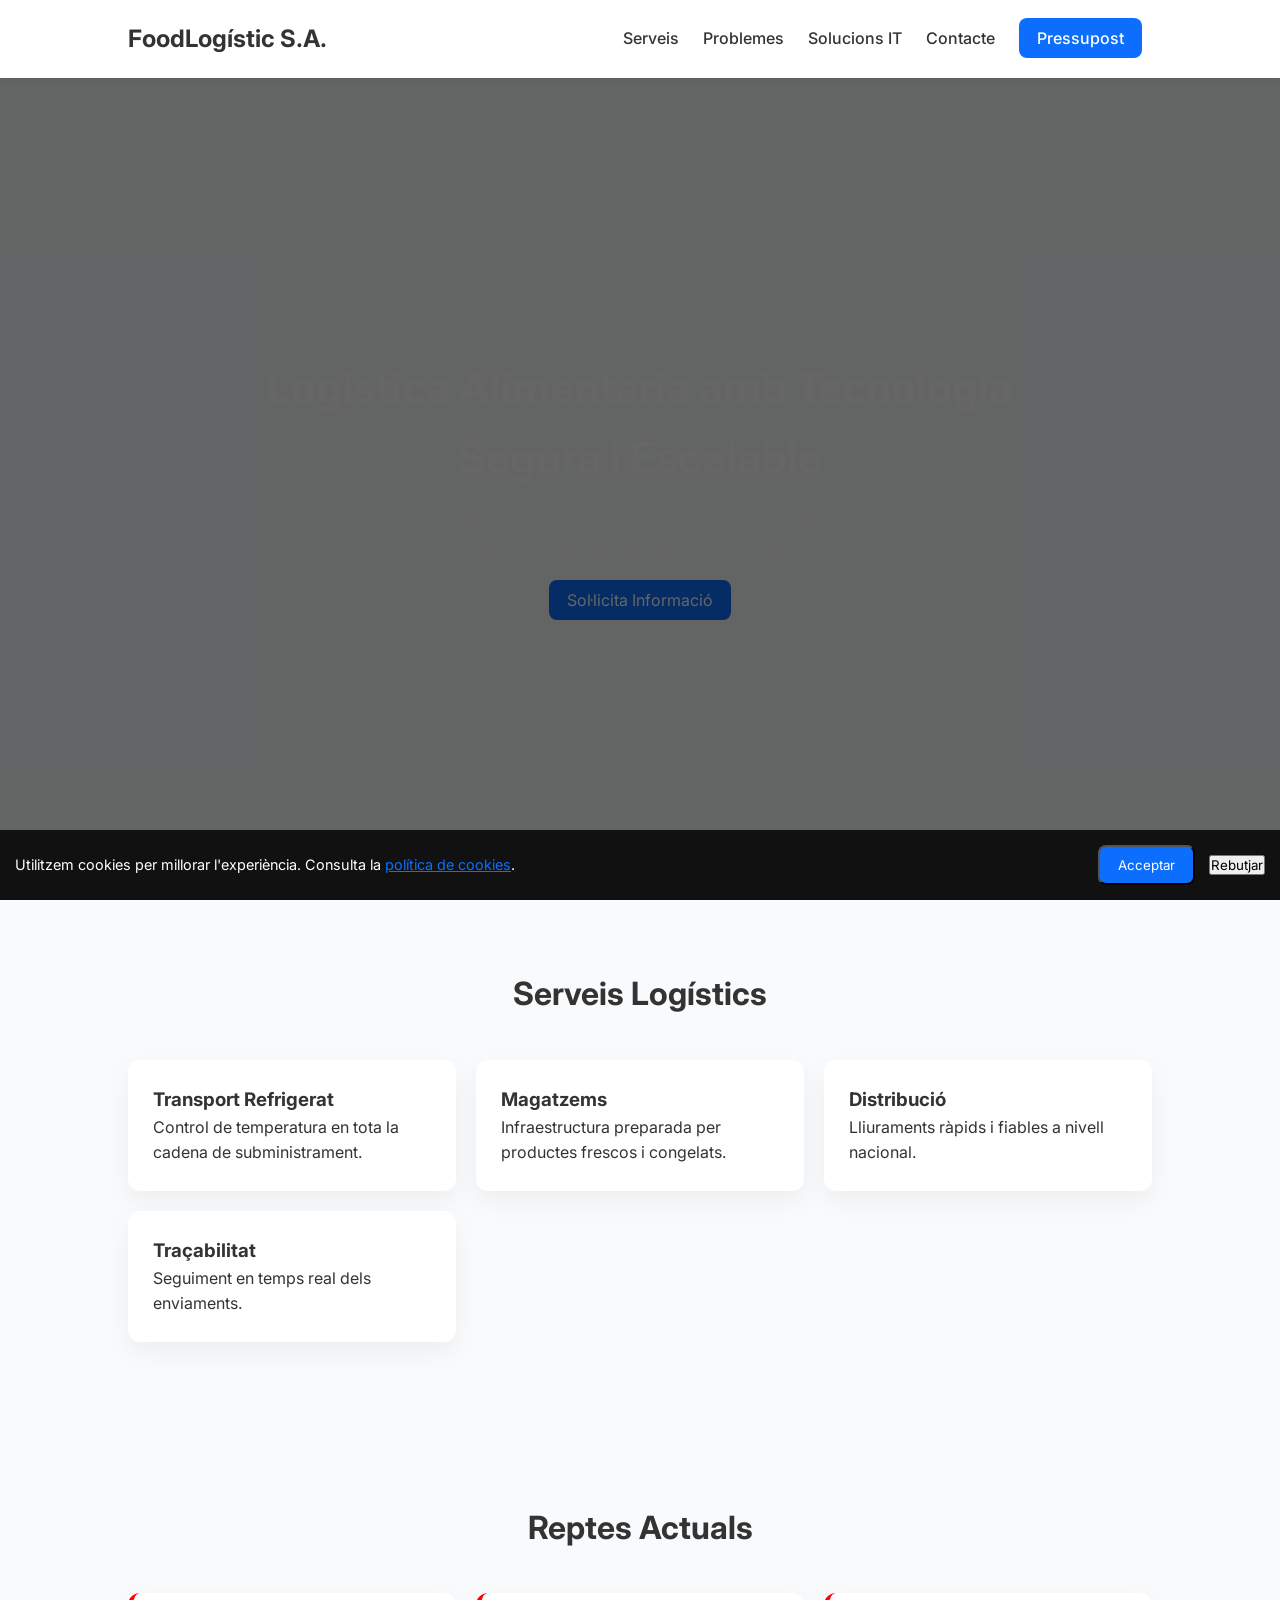
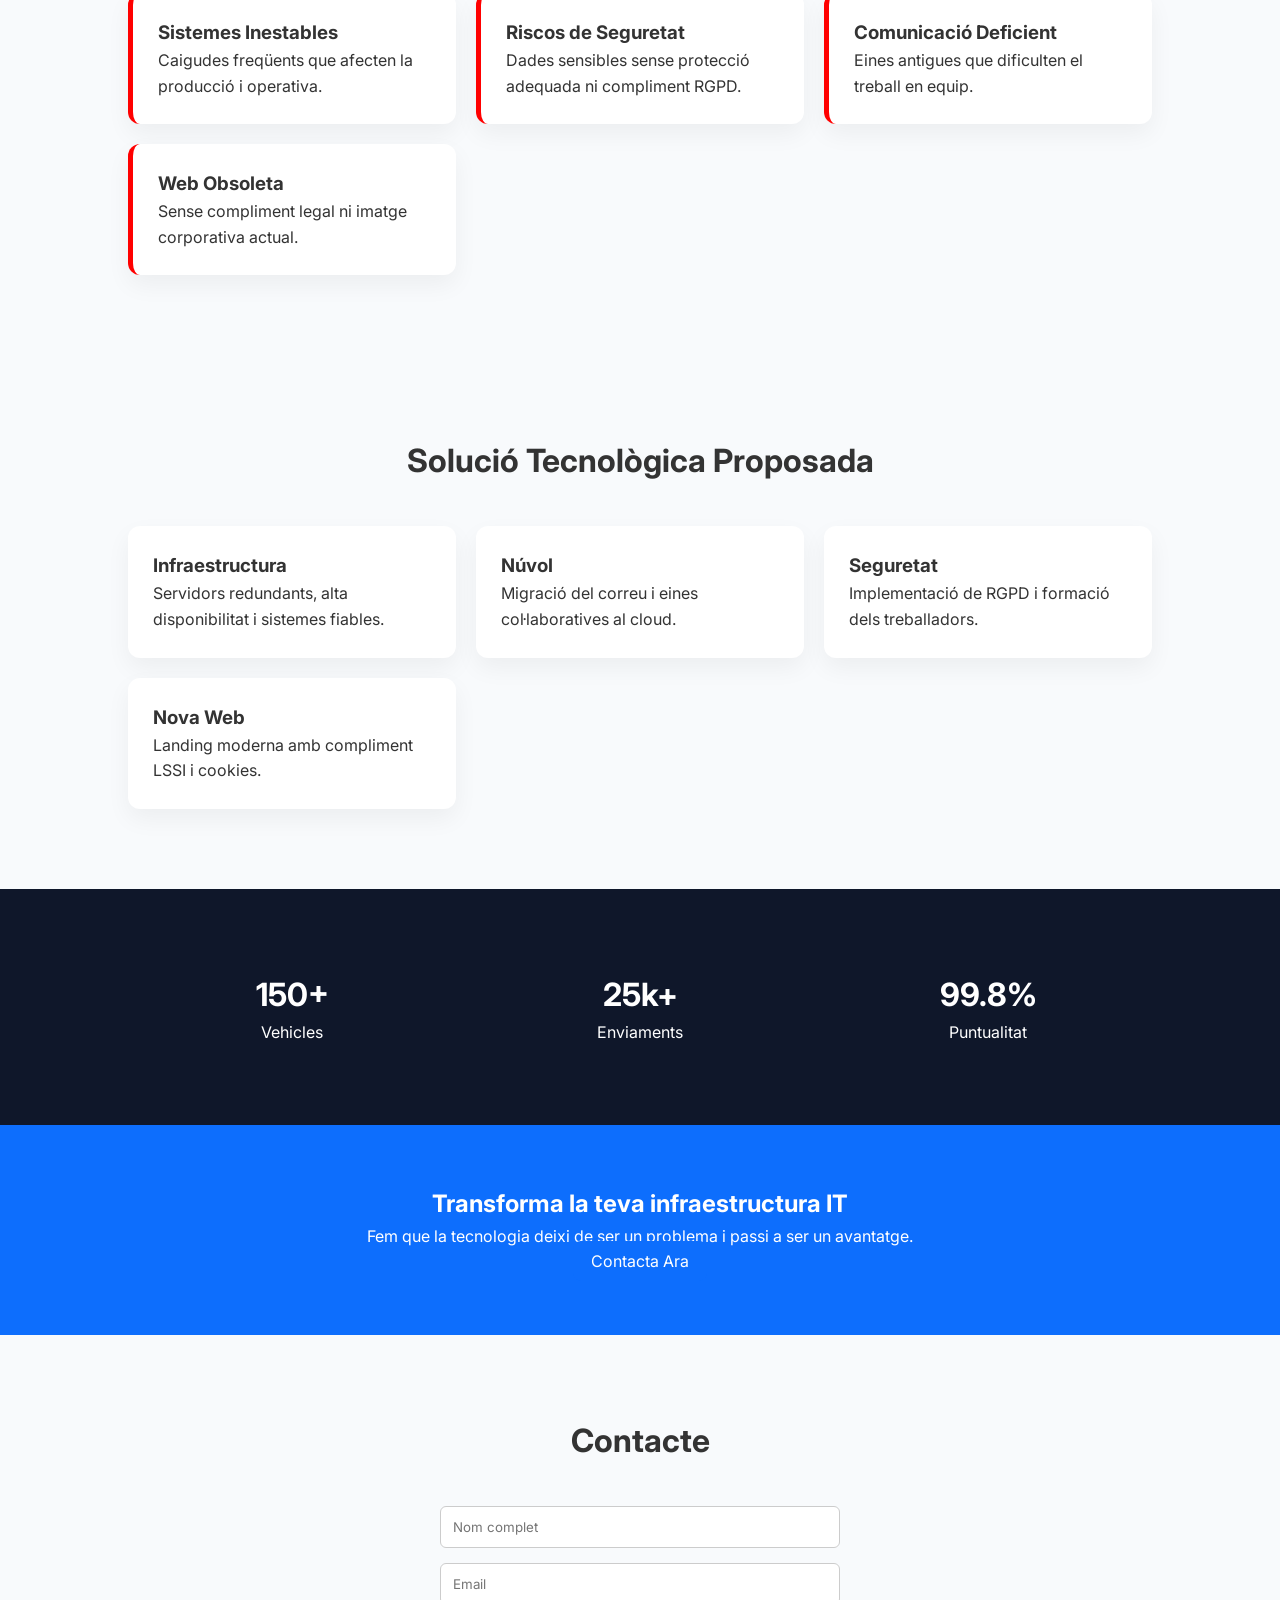
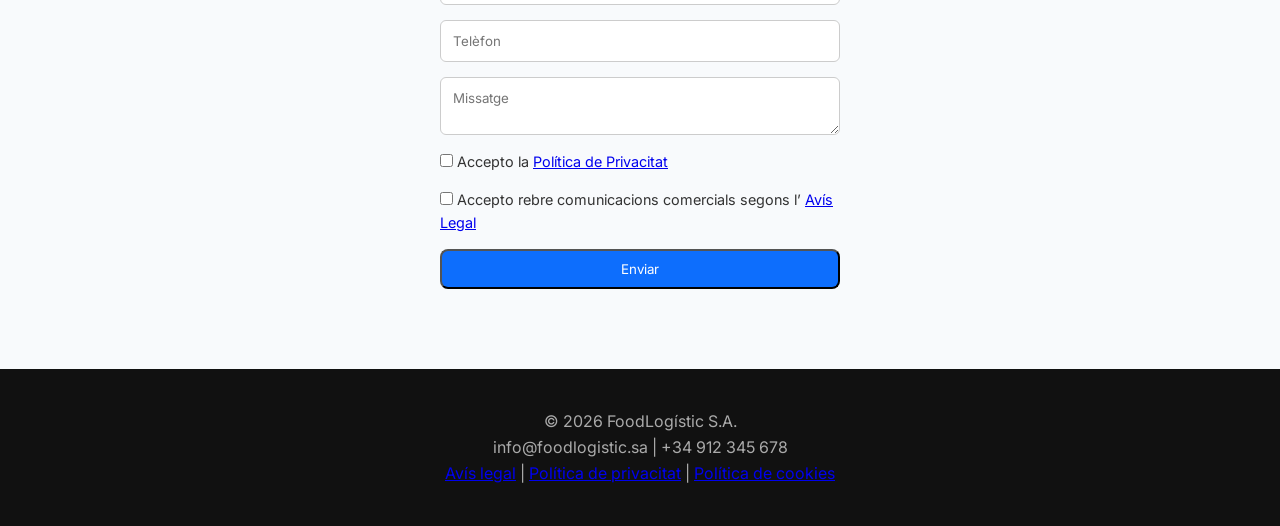
==== commit 709a65e6: "Add legal documents: Avis Legal, Política de Cookies, and Política de Privacitat" ====
--- a/docs/index.html
+++ b/docs/index.html
@@ -299,9 +299,25 @@
 <!-- CONTACT -->
 <section id="contact">
   <h2 class="section-title">Contacte</h2>
-  <form>
-    <input type="text" placeholder="Nom" required>
+    <form>
+    <input type="text" placeholder="Nom complet" required>
     <input type="email" placeholder="Email" required>
+    <input type="tel" placeholder="Telèfon" required>
+    <textarea placeholder="Missatge" required style="padding:12px;border-radius:6px;border:1px solid #ccc;"></textarea>
+
+    <!-- CONSENTIMENT DADES -->
+    <label style="font-size:0.9rem;">
+      <input type="checkbox" required>
+      Accepto la <a href="privacitat.html" target="_blank">Política de Privacitat</a>
+    </label>
+
+    <!-- COMUNICACIONS -->
+    <label style="font-size:0.9rem;">
+      <input type="checkbox">
+      Accepto rebre comunicacions comercials segons l’
+      <a href="avis-legal.html" target="_blank">Avís Legal</a>
+    </label>
+
     <button class="btn">Enviar</button>
   </form>
 </section>
@@ -310,7 +326,11 @@
 <footer>
   <p>© 2026 FoodLogístic S.A.</p>
   <p>info@foodlogistic.sa | +34 912 345 678</p>
-  <p>Política de privacitat | Avís legal | Cookies</p>
+  <p>
+  <a href="avis-legal.html">Avís legal</a> |
+  <a href="privacitat.html">Política de privacitat</a> |
+  <a href="cookies.html">Política de cookies</a>
+</p>
 </footer>
 
 <!-- Default Statcounter code for FoodLogistic
@@ -327,6 +347,44 @@
 src="https://c.statcounter.com/13221914/0/81c5e875/1/" alt="Web Analytics"
 referrerPolicy="no-referrer-when-downgrade"></a></div></noscript>
 <!-- End of Statcounter Code -->
- 
+
+<div id="cookie-banner" style="
+position:fixed;
+bottom:0;
+width:100%;
+background:#111;
+color:white;
+padding:15px;
+display:flex;
+justify-content:space-between;
+align-items:center;
+z-index:9999;
+">
+  <p style="font-size:0.9rem;">
+    Utilitzem cookies per millorar l'experiència. Consulta la
+    <a href="cookies.html" style="color:#0d6efd;">política de cookies</a>.
+  </p>
+  <div>
+    <button onclick="acceptCookies()" class="btn">Acceptar</button>
+    <button onclick="rejectCookies()" style="margin-left:10px;">Rebutjar</button>
+  </div>
+</div>
+
+<script>
+function acceptCookies(){
+  localStorage.setItem("cookies","accepted");
+  document.getElementById("cookie-banner").style.display="none";
+}
+
+function rejectCookies(){
+  localStorage.setItem("cookies","rejected");
+  document.getElementById("cookie-banner").style.display="none";
+}
+
+if(localStorage.getItem("cookies")){
+  document.getElementById("cookie-banner").style.display="none";
+}
+</script>
+
 </body>
 </html>
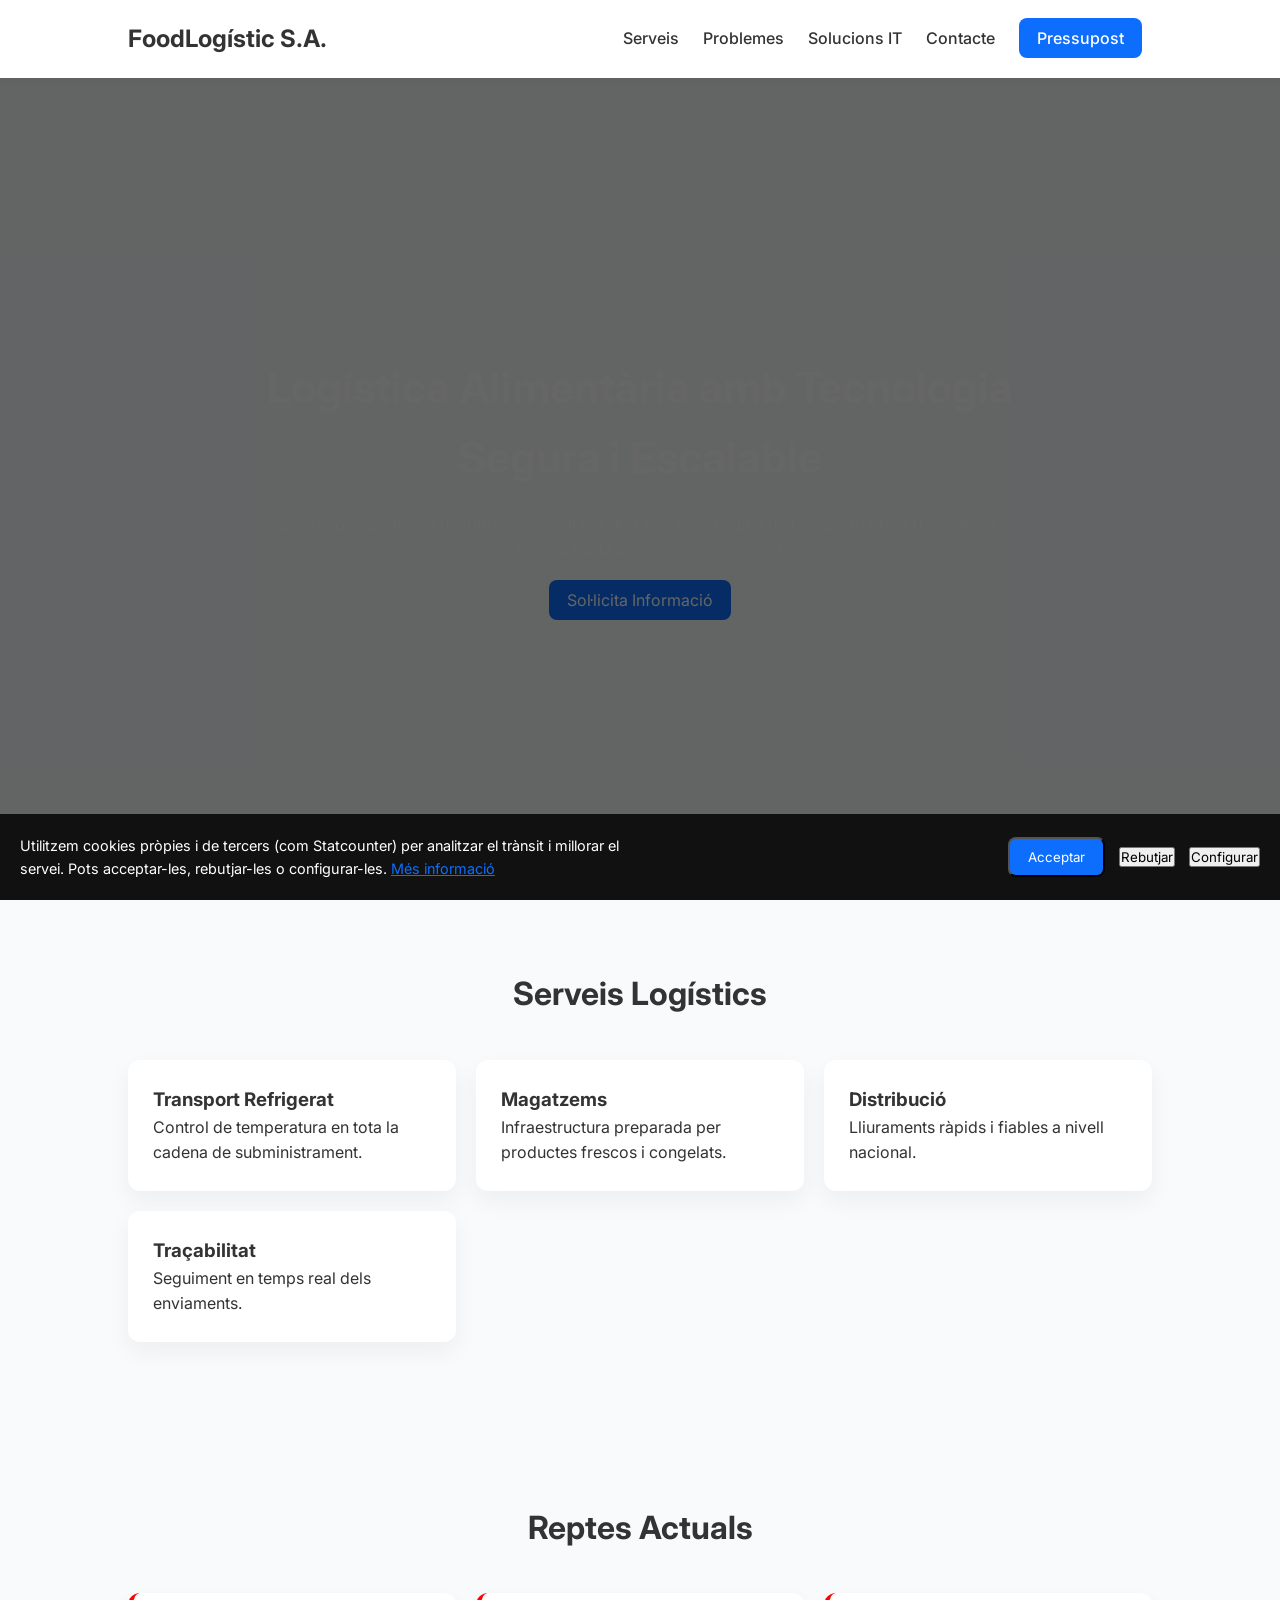
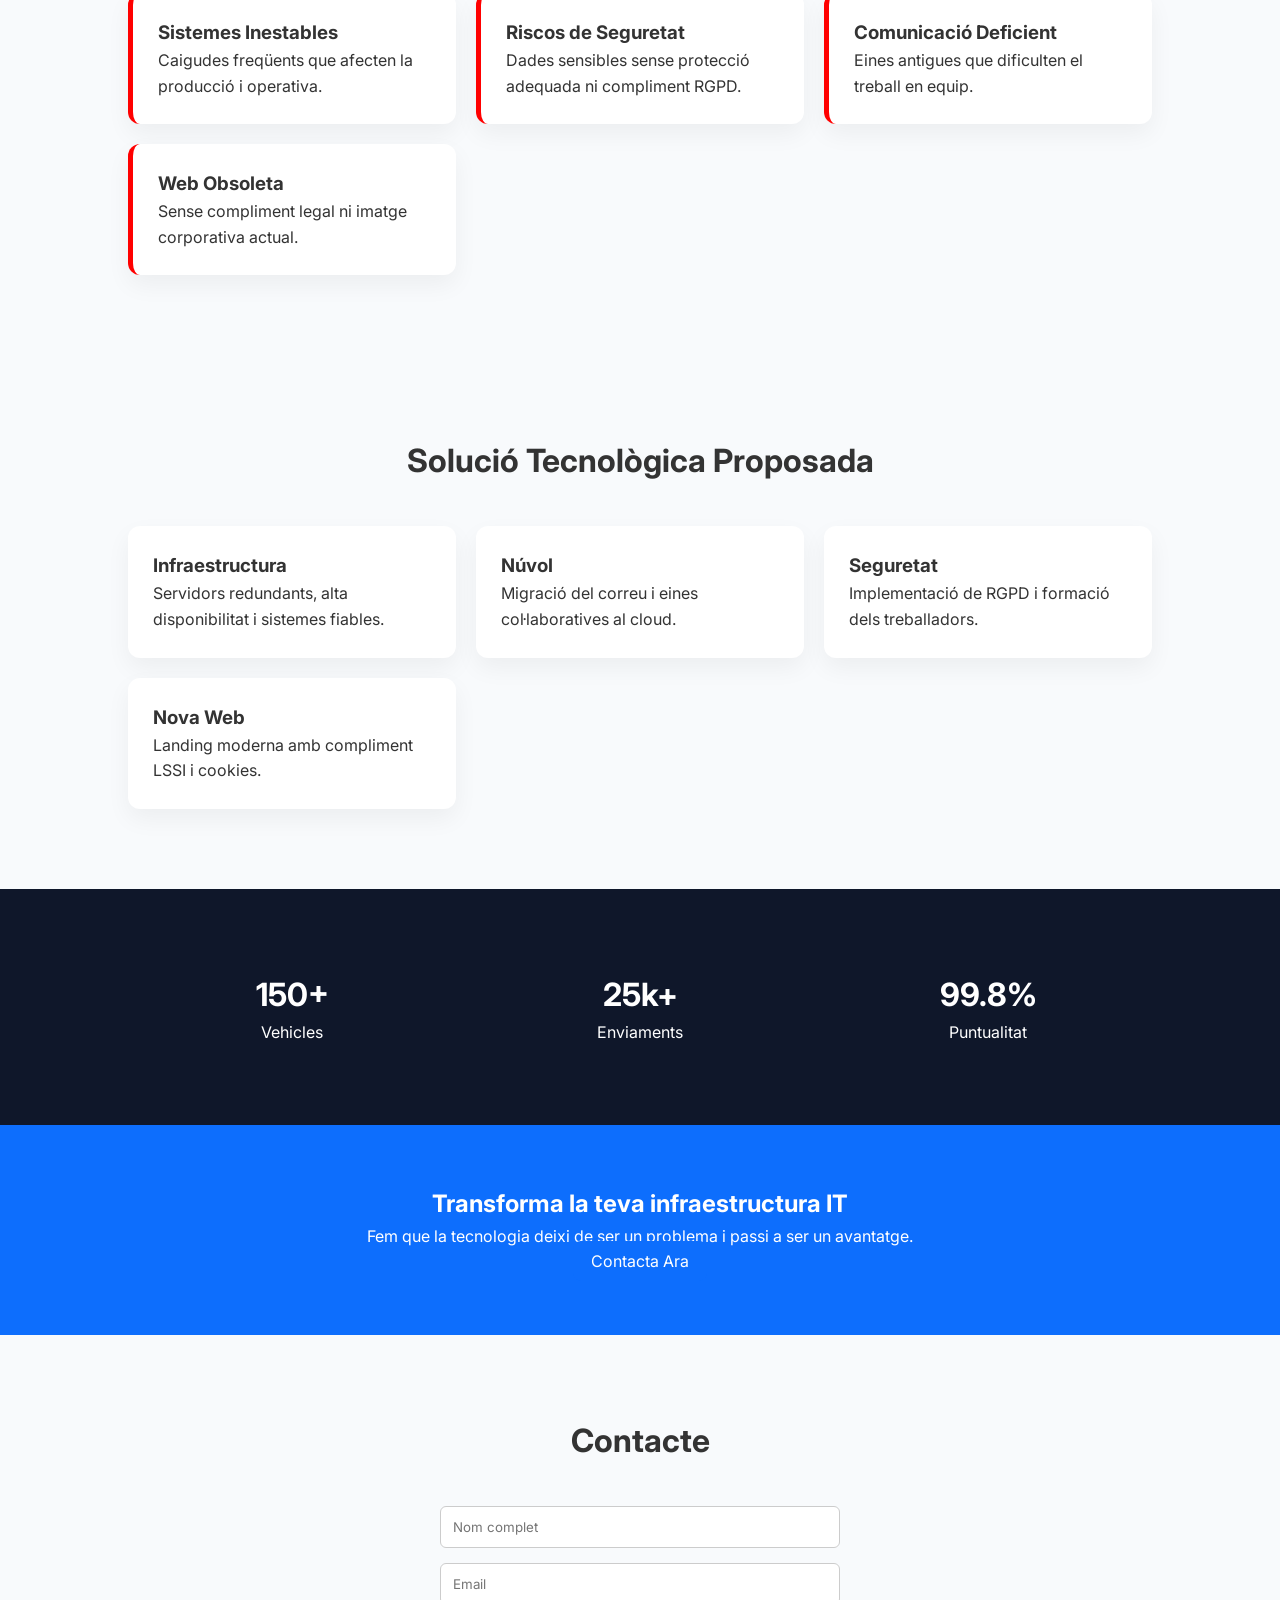
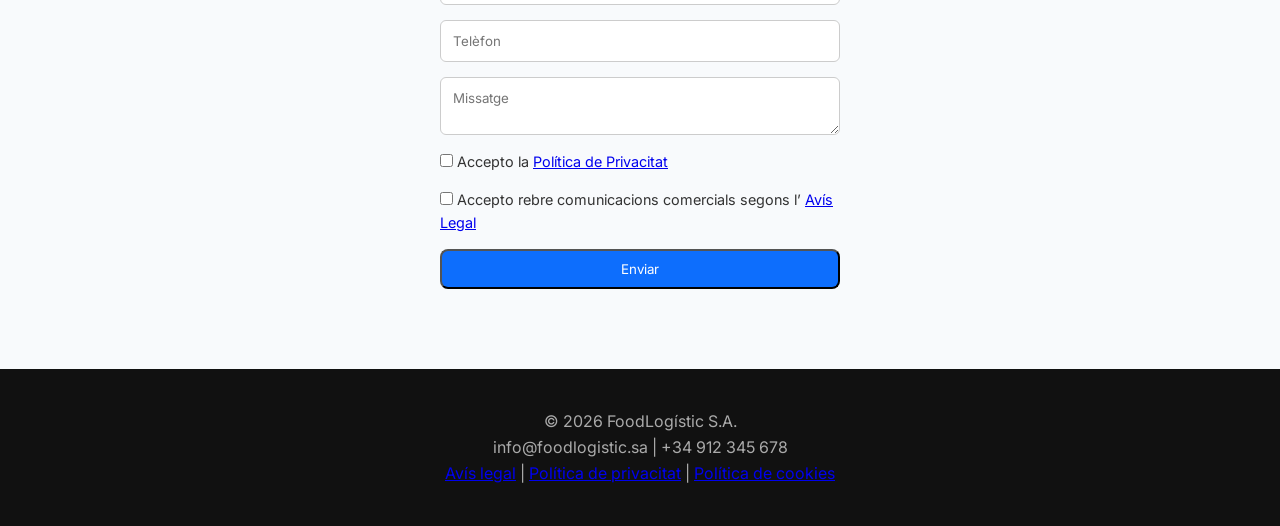
==== commit 1594800c: "Add cookie consent banner with configuration options and Statcounter integration" ====
--- a/docs/index.html
+++ b/docs/index.html
@@ -348,41 +348,127 @@
 referrerPolicy="no-referrer-when-downgrade"></a></div></noscript>
 <!-- End of Statcounter Code -->
 
+<!-- COOKIE BANNER PRO -->
 <div id="cookie-banner" style="
 position:fixed;
 bottom:0;
 width:100%;
 background:#111;
 color:white;
-padding:15px;
+padding:20px;
 display:flex;
 justify-content:space-between;
 align-items:center;
 z-index:9999;
+flex-wrap:wrap;
+gap:10px;
 ">
-  <p style="font-size:0.9rem;">
-    Utilitzem cookies per millorar l'experiència. Consulta la
-    <a href="cookies.html" style="color:#0d6efd;">política de cookies</a>.
+
+  <p style="font-size:0.9rem; max-width:600px;">
+    Utilitzem cookies pròpies i de tercers (com Statcounter) per analitzar el trànsit i millorar el servei.
+    Pots acceptar-les, rebutjar-les o configurar-les.
+    <a href="cookies.html" style="color:#0d6efd;">Més informació</a>
   </p>
+
   <div>
-    <button onclick="acceptCookies()" class="btn">Acceptar</button>
-    <button onclick="rejectCookies()" style="margin-left:10px;">Rebutjar</button>
+    <button onclick="acceptAllCookies()" class="btn">Acceptar</button>
+    <button onclick="rejectAllCookies()" style="margin-left:10px;">Rebutjar</button>
+    <button onclick="openConfig()" style="margin-left:10px;">Configurar</button>
   </div>
 </div>
 
+<!-- PANEL CONFIGURACIÓ -->
+<div id="cookie-config" style="
+display:none;
+position:fixed;
+bottom:0;
+width:100%;
+background:white;
+color:#333;
+padding:20px;
+z-index:10000;
+box-shadow:0 -5px 20px rgba(0,0,0,0.2);
+">
+
+  <h3>Configuració de cookies</h3>
+
+  <label>
+    <input type="checkbox" checked disabled>
+    Cookies tècniques (necessàries)
+  </label><br><br>
+
+  <label>
+    <input type="checkbox" id="analyticsCookies">
+    Cookies analítiques (Statcounter)
+  </label><br><br>
+
+  <button onclick="savePreferences()" class="btn">Guardar preferències</button>
+</div>
+
+<!-- STATCOUNTER BLOQUEJAT -->
+<script type="text/plain" id="statcounter-script">
+var sc_project=13221914; 
+var sc_invisible=1; 
+var sc_security="81c5e875"; 
+</script>
+
+<script type="text/plain" id="statcounter-load">
+(function(){
+  var s=document.createElement("script");
+  s.src="https://www.statcounter.com/counter/counter.js";
+  s.async=true;
+  document.body.appendChild(s);
+})();
+</script>
+
 <script>
-function acceptCookies(){
-  localStorage.setItem("cookies","accepted");
+function loadStatcounter(){
+  const script1 = document.getElementById("statcounter-script");
+  const script2 = document.getElementById("statcounter-load");
+
+  eval(script1.textContent);
+  eval(script2.textContent);
+}
+
+// ACCIONS
+function acceptAllCookies(){
+  localStorage.setItem("cookies","all");
   document.getElementById("cookie-banner").style.display="none";
-}
-
-function rejectCookies(){
-  localStorage.setItem("cookies","rejected");
+  loadStatcounter();
+}
+
+function rejectAllCookies(){
+  localStorage.setItem("cookies","none");
   document.getElementById("cookie-banner").style.display="none";
 }
 
-if(localStorage.getItem("cookies")){
+function openConfig(){
+  document.getElementById("cookie-config").style.display="block";
+}
+
+function savePreferences(){
+  const analytics = document.getElementById("analyticsCookies").checked;
+
+  if(analytics){
+    localStorage.setItem("cookies","custom-analytics");
+    loadStatcounter();
+  } else {
+    localStorage.setItem("cookies","custom-none");
+  }
+
   document.getElementById("cookie-banner").style.display="none";
+  document.getElementById("cookie-config").style.display="none";
+}
+
+// INICIALITZACIÓ
+const consent = localStorage.getItem("cookies");
+
+if(consent){
+  document.getElementById("cookie-banner").style.display="none";
+
+  if(consent === "all" || consent === "custom-analytics"){
+    loadStatcounter();
+  }
 }
 </script>
 
